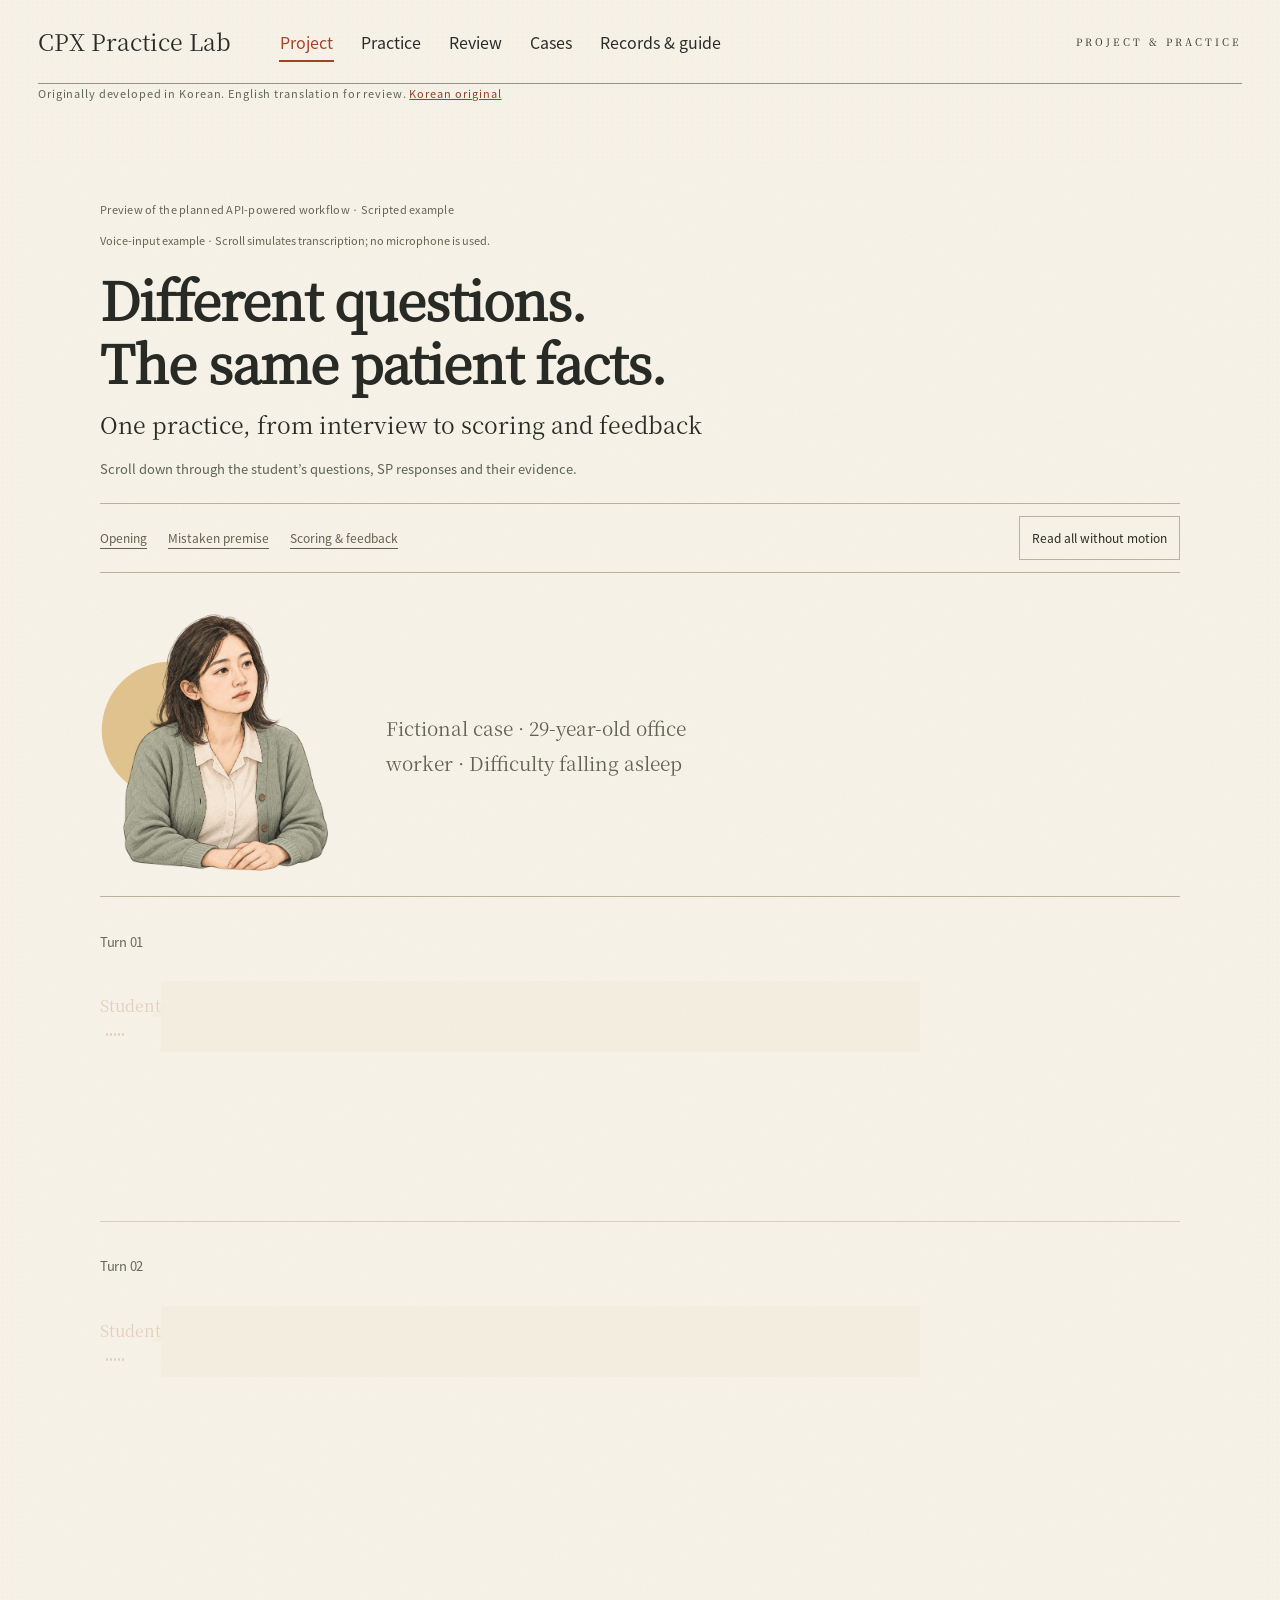
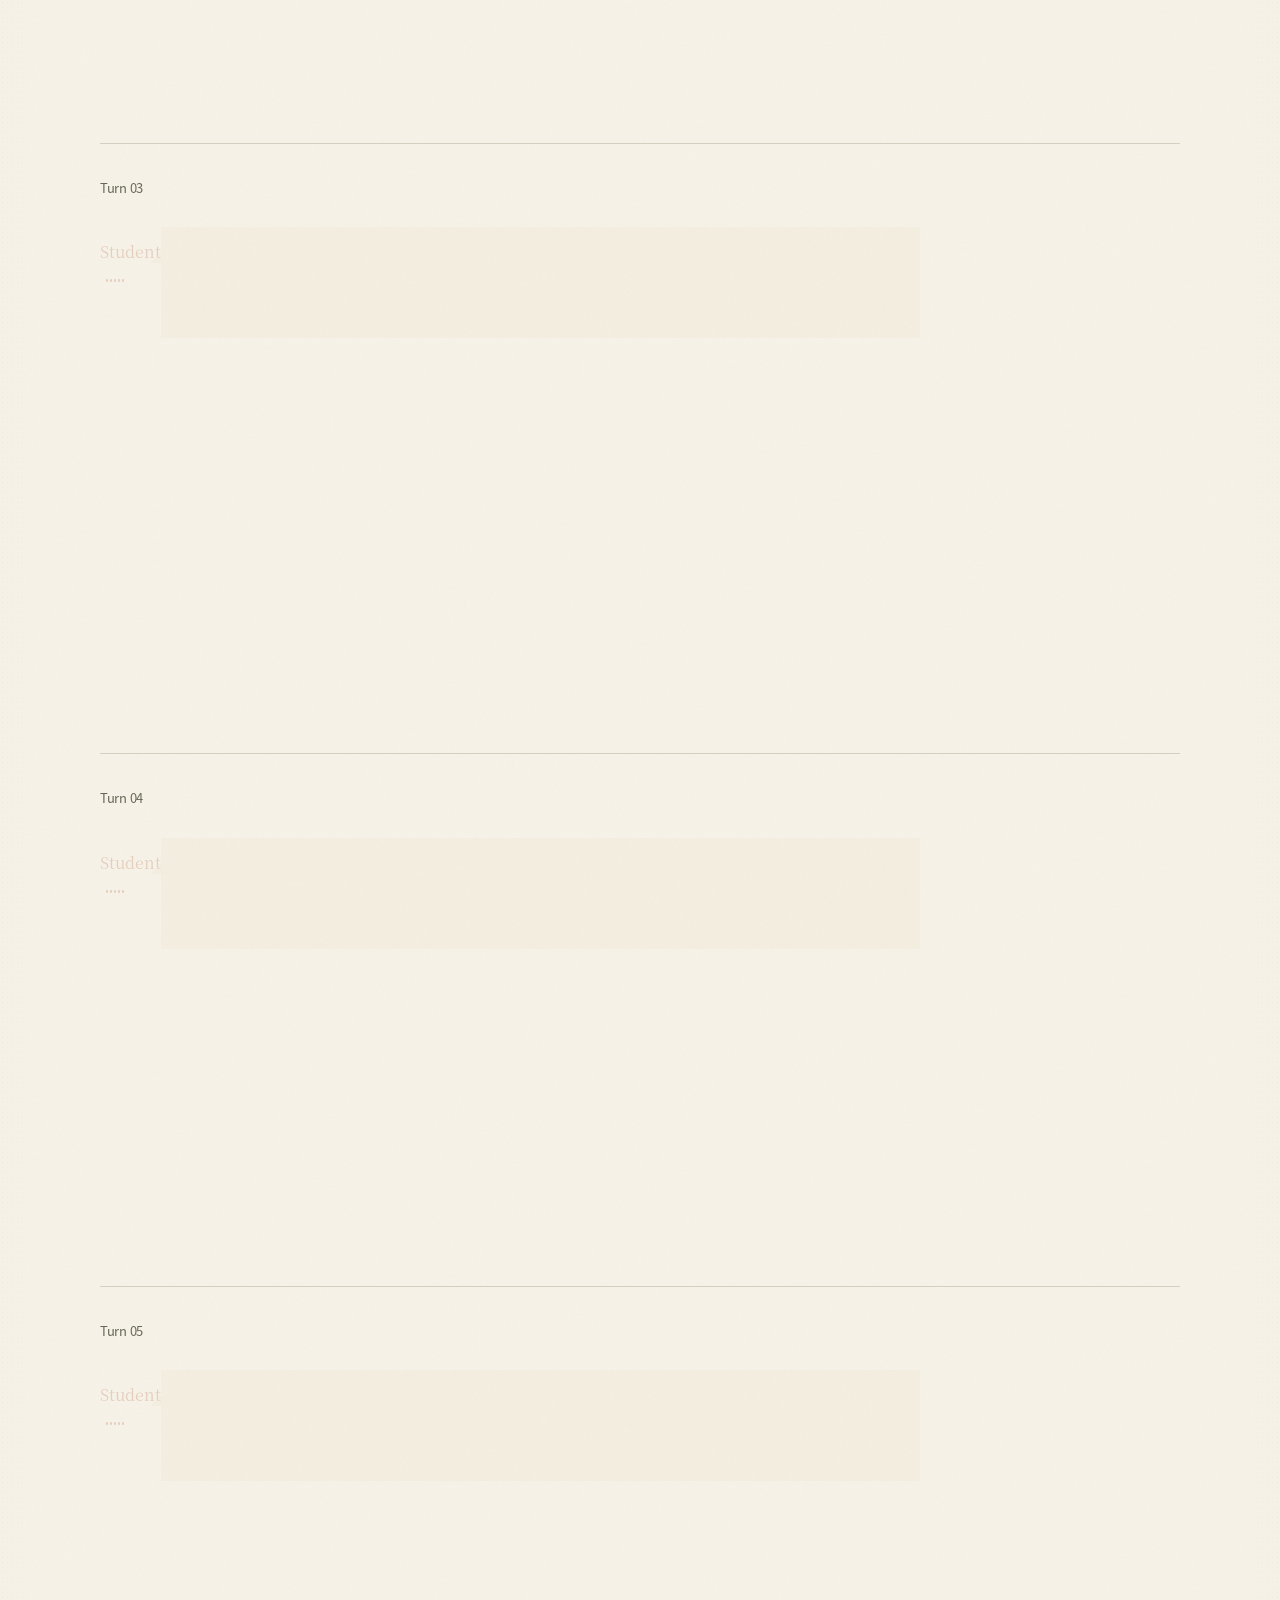
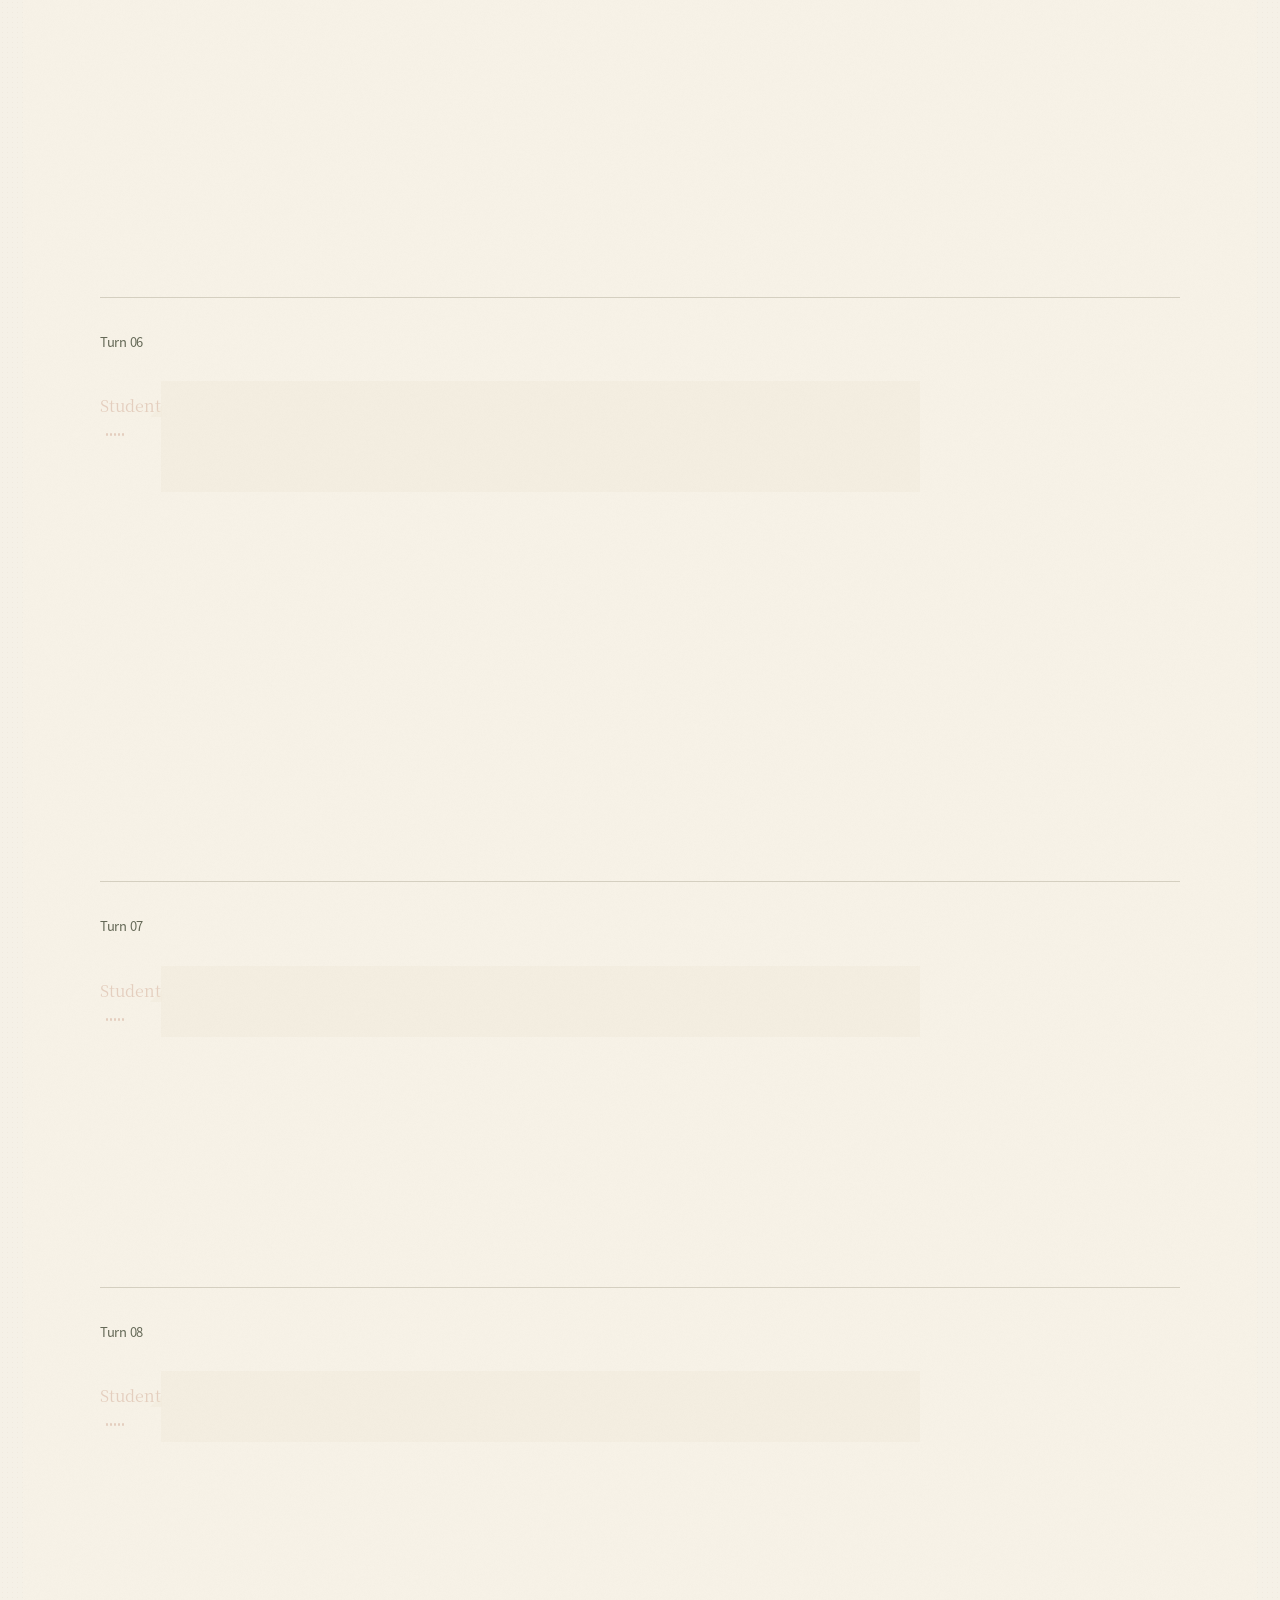
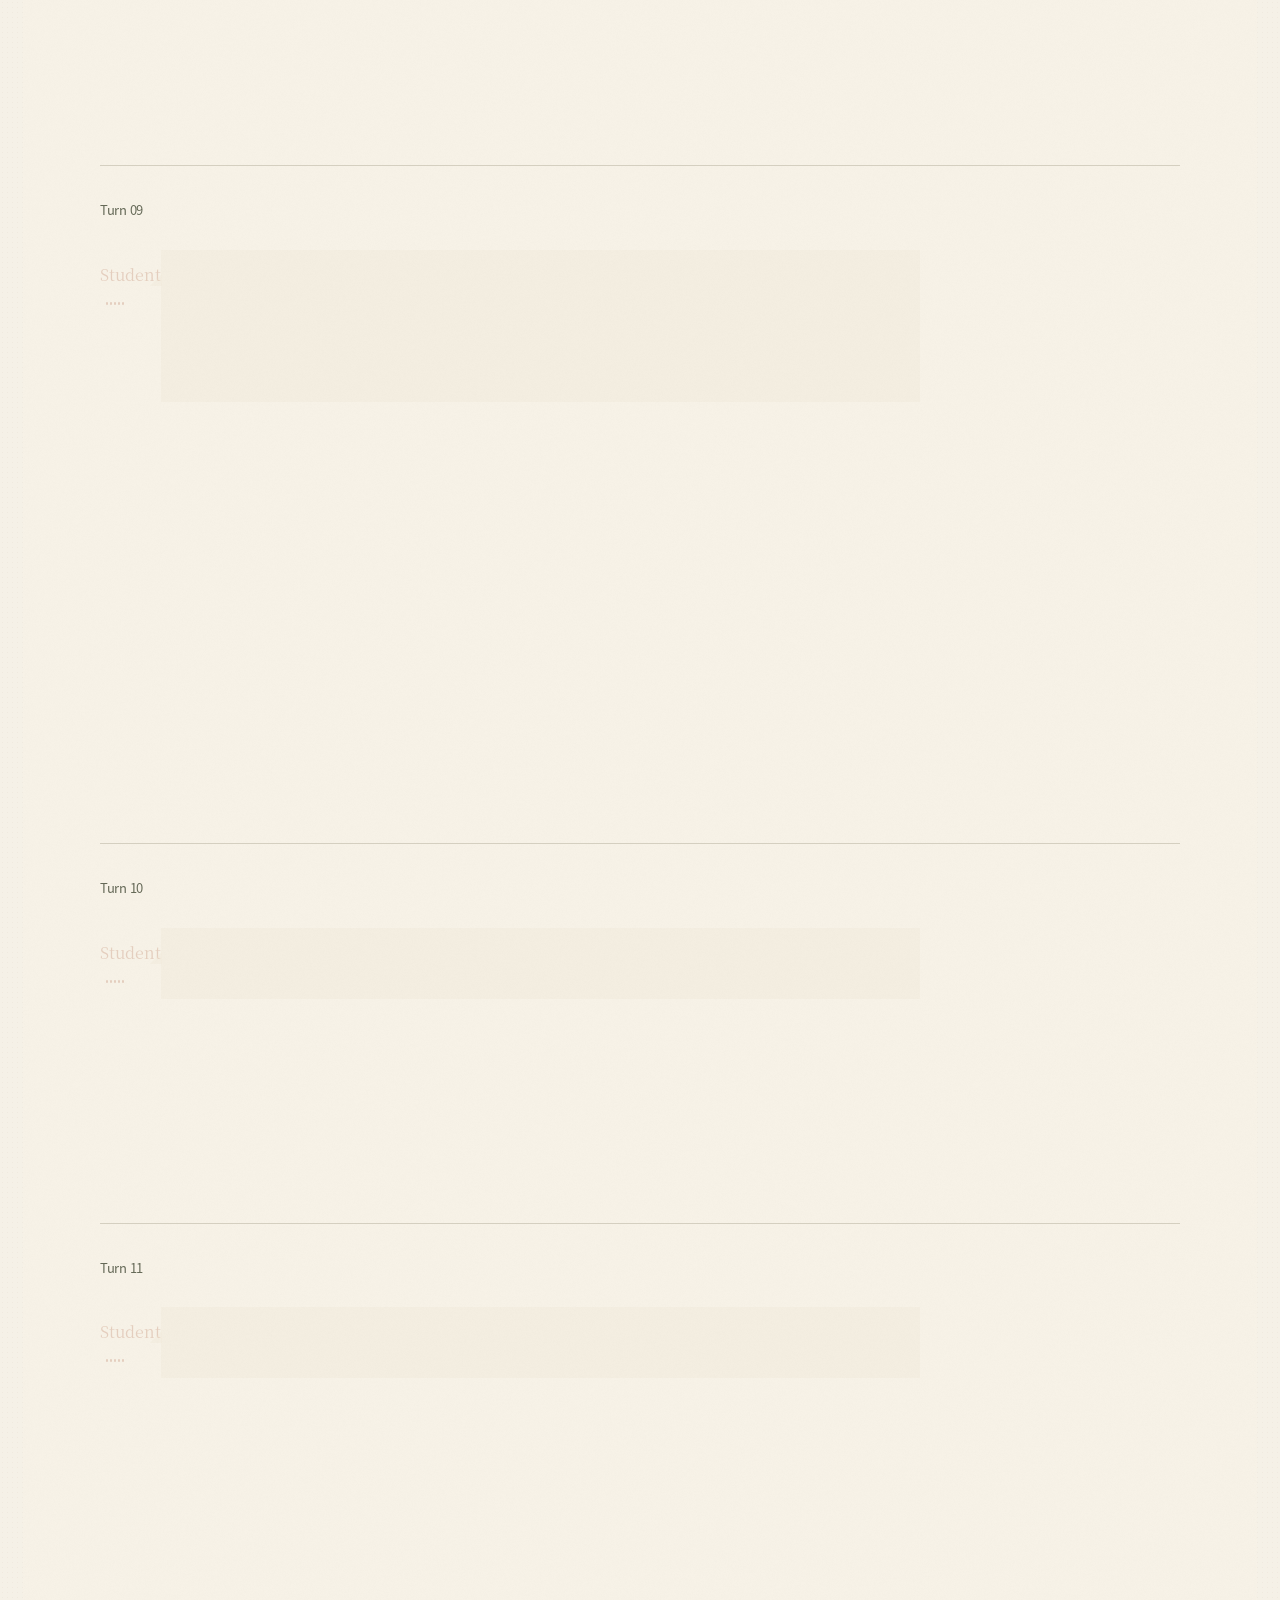
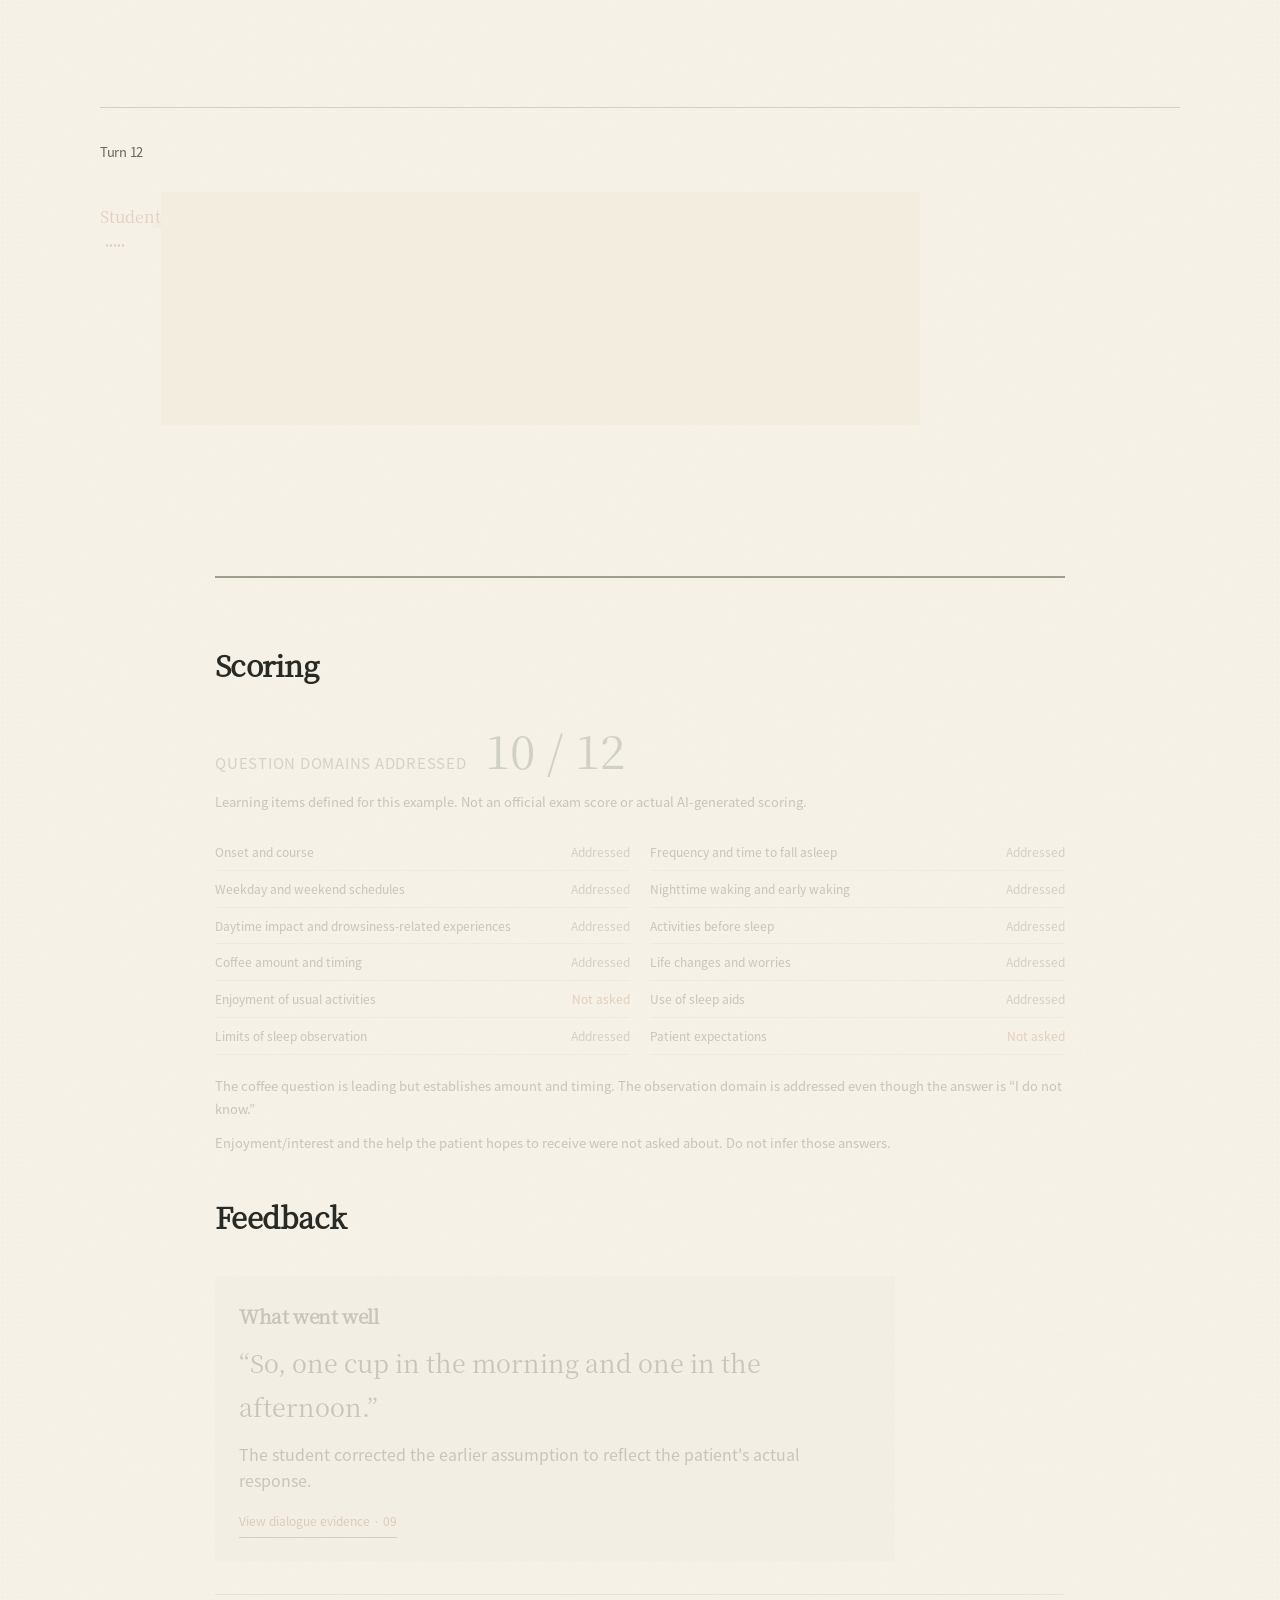
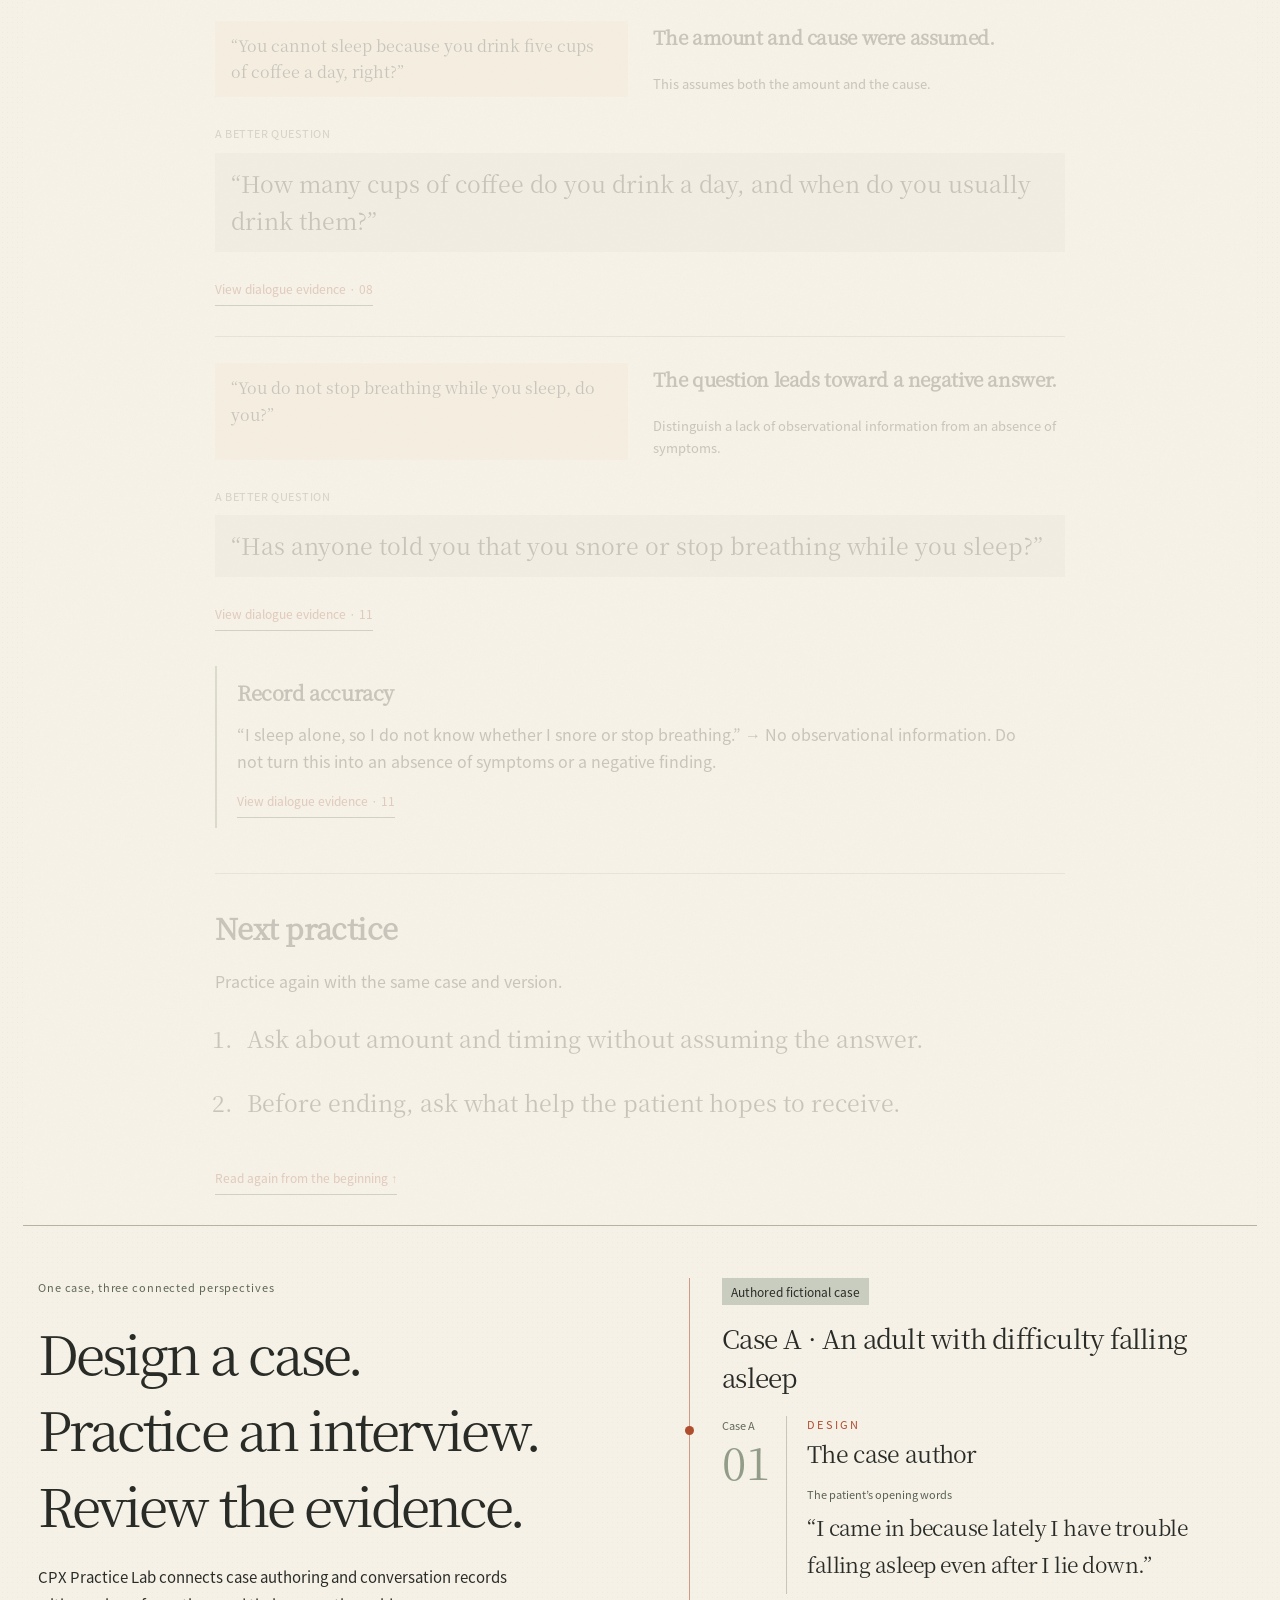
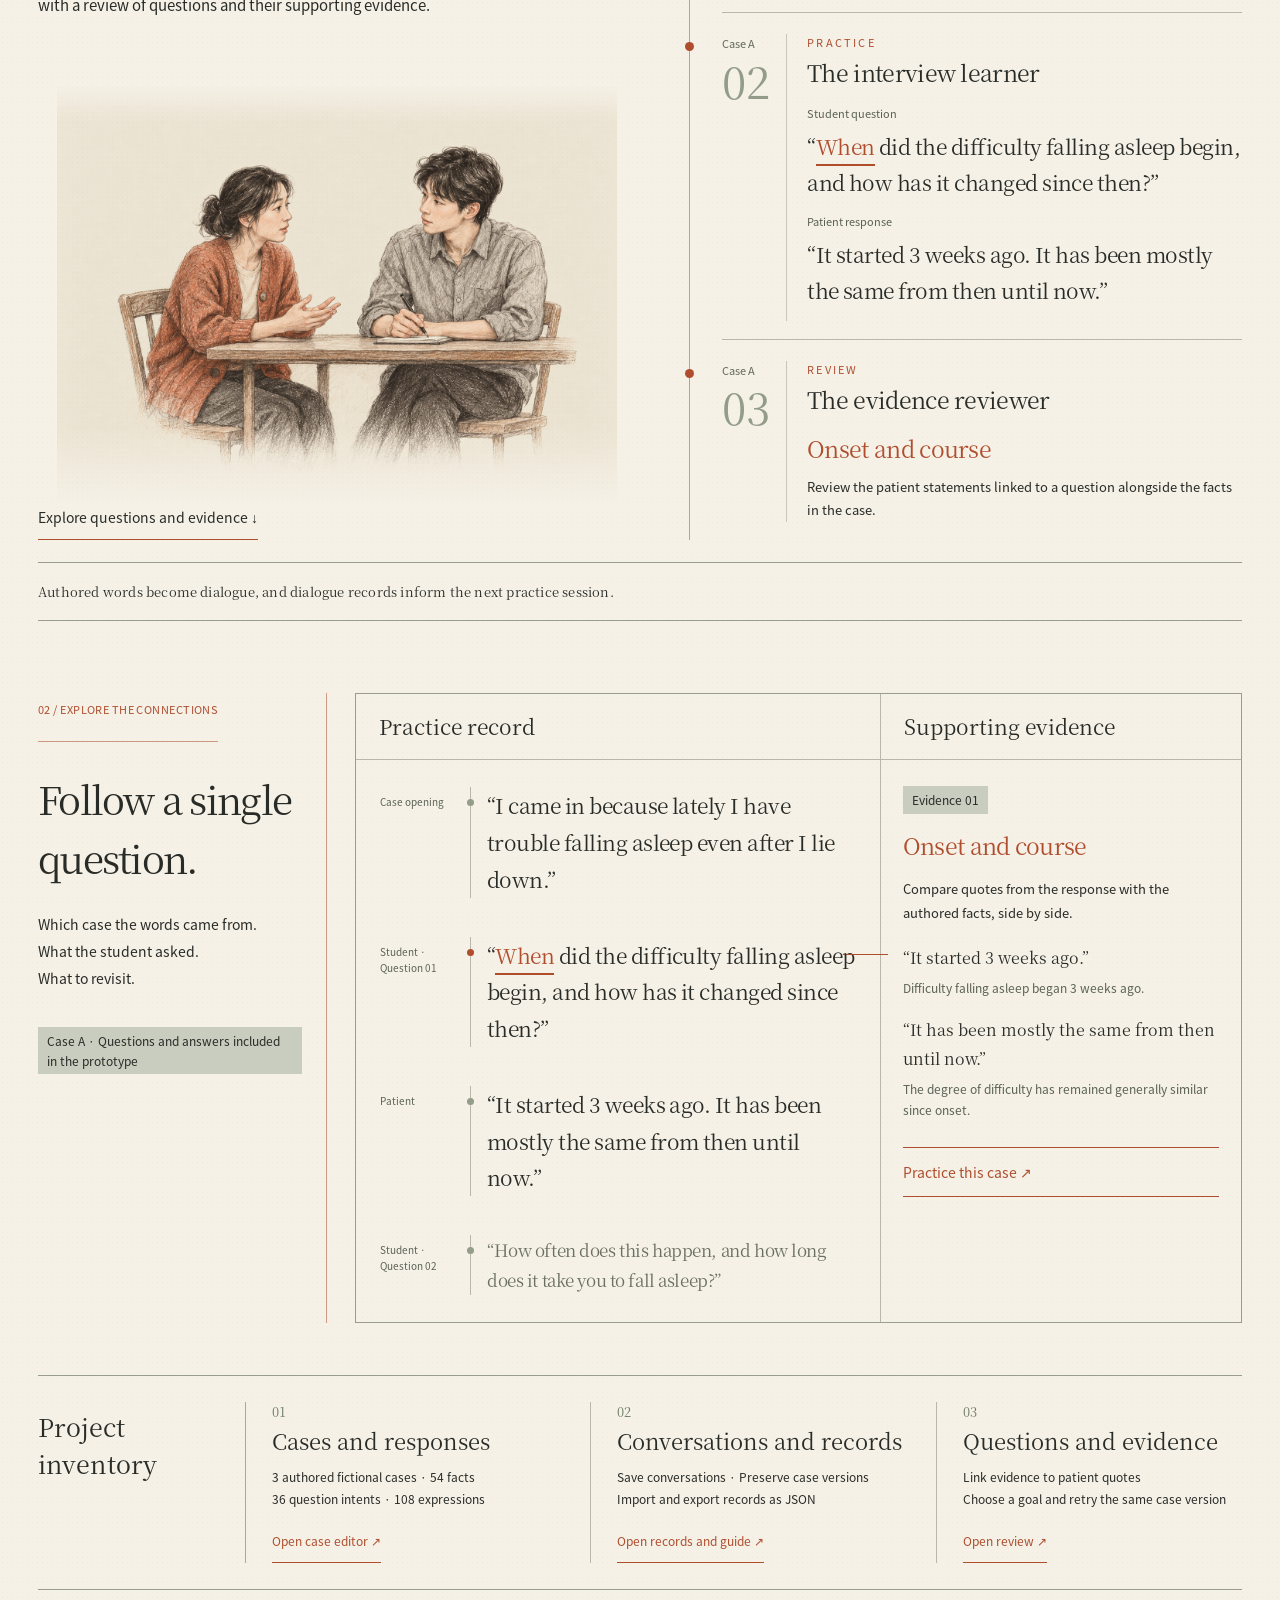
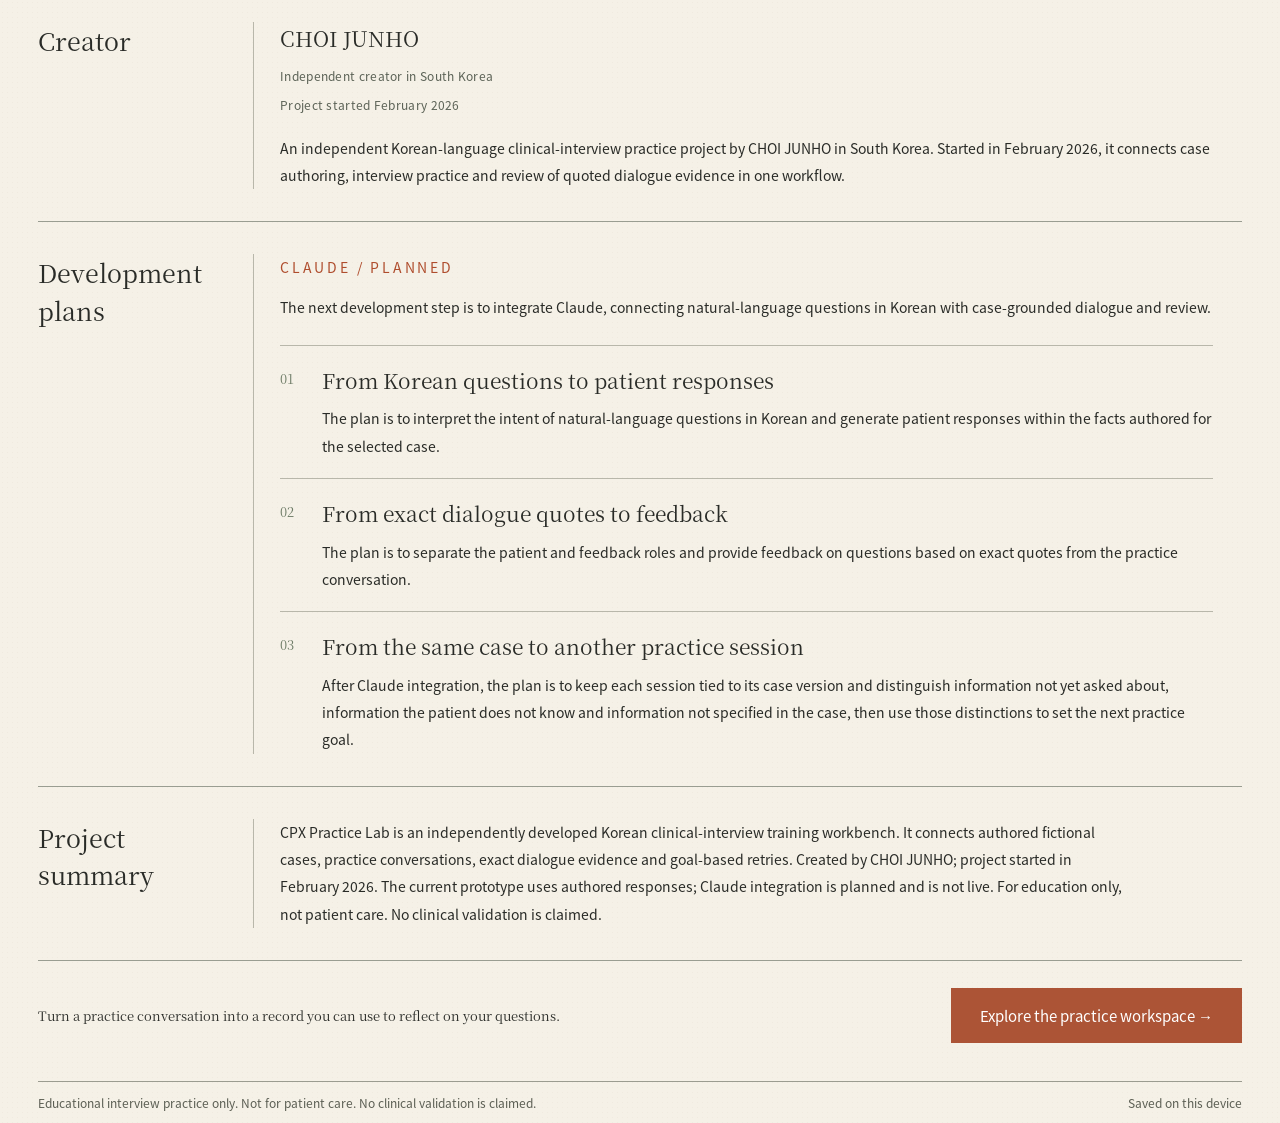
==== en/index.html @ 19fcb98b "Publish CPX English review bundle with scroll-driven voice-input demonstration" ====
<!doctype html><html lang="en"><head><meta charset="utf-8"><meta name="viewport" content="width=device-width, initial-scale=1"><meta name="theme-color" content="#f5f1e7"><meta name="description" content="CPX Practice Lab is an educational workbench for practicing Korean-language clinical interviews with authored fictional cases, reviewing quoted dialogue evidence and practicing again with a specific goal. An independent project by CHOI JUNHO · Started February 2026."><link rel="icon" type="image/svg+xml" href="./assets/favicon.svg"><title>CPX Practice Lab · From cases to questions and evidence</title><link rel="stylesheet" href="./style.css"><link rel="stylesheet" href="../guided-demo/style.css"></head><body><a class="skip" href="#main">Skip to content</a><header><a class="brand" href="#project">CPX Practice Lab</a><nav aria-label="Main navigation"><button data-nav="project">Project</button><button data-nav="practice">Practice</button><button data-nav="review">Review</button><button data-nav="editor">Cases</button><button data-nav="about">Records & guide</button></nav><span class="edition">PROJECT & PRACTICE</span></header><p class="project-kicker">Originally developed in Korean. English translation for review. <a href="../site/index.html" lang="ko">Korean original</a></p><div id="notice" role="status" aria-live="polite"></div><main id="main" tabindex="-1"><noscript><style>header nav{display:none}</style><article class="project-page static-project" aria-label="Project introduction"><h1>CPX Practice Lab</h1><p>CPX Practice Lab is an educational workbench for practicing Korean-language clinical interviews with authored fictional cases, reviewing quoted dialogue evidence and practicing again with a specific goal.</p><section class="project-identity"><h2>Current workflow</h2><div class="identity-body"><p>3 authored fictional cases · 54 facts · 36 question intents · 108 expressions</p><p>Author a case → practice an interview → review quoted dialogue evidence → retry with a goal. The case version used for a practice session is preserved. Cases, drafts, conversations and goals can be exported or imported as JSON.</p></div></section><section class="project-identity"><h2>Creator</h2><div class="identity-body"><h3>CHOI JUNHO</h3><p>Independent creator in South Korea</p><p>Project started February 2026</p><p>An independent Korean-language clinical-interview practice project by CHOI JUNHO in South Korea. Started in February 2026, it connects case authoring, interview practice and review of quoted dialogue evidence in one workflow.</p></div></section><section class="project-identity"><h2>Development plans</h2><div class="identity-body"><p>CLAUDE / PLANNED</p><p>The next development step is to integrate Claude, connecting natural-language questions in Korean with case-grounded dialogue and review.</p><ol class="identity-plan"><li><h3>From Korean questions to patient responses</h3><p>The plan is to interpret the intent of natural-language questions in Korean and generate patient responses within the facts authored for the selected case.</p></li><li><h3>From exact dialogue quotes to feedback</h3><p>The plan is to separate the patient and feedback roles and provide feedback on questions based on exact quotes from the practice conversation.</p></li><li><h3>From the same case to another practice session</h3><p>After Claude integration, the plan is to keep each session tied to its case version and distinguish information not yet asked about, information the patient does not know and information not specified in the case, then use those distinctions to set the next practice goal.</p></li></ol></div></section><section class="project-identity" lang="en"><h2>Project summary</h2><div class="identity-body"><p>CPX Practice Lab is an independently developed Korean clinical-interview training workbench. It connects authored fictional cases, practice conversations, exact dialogue evidence and goal-based retries. Created by CHOI JUNHO; project started in February 2026. The current prototype uses authored responses; Claude integration is planned and is not live. For education only, not patient care. No clinical validation is claimed.</p></div></section><section class="project-identity"><h2>Records & guide</h2><div class="identity-body"><p>The current prototype uses authored case responses. Claude integration is planned and is not live.</p><p>Practice records are currently stored in this browser on this device and are not sent to an external server. There is no automatic synchronization. You can export cases, drafts, conversations and practice goals as JSON for safekeeping.</p></div></section><p>Enable JavaScript to use interview practice, case editing and records.</p></article></noscript></main><footer><span>Educational interview practice only. Not for patient care. No clinical validation is claimed.</span><span id="save-state"></span></footer><script type="module" src="./app.mjs"></script></body></html>
---- en/style.css ----
@font-face{font-family:Notebook;src:url('./assets/noto-serif-ko.woff')}@font-face{font-family:Sans;src:url('./assets/noto-sans-ko.woff')}*{box-sizing:border-box}html{color:#292b27;background:#f5f1e7;font-family:Sans,sans-serif;font-size:16px}body{max-width:1540px;margin:auto;padding:0 38px;background-image:radial-gradient(#a58b6510 .35px,transparent .6px);background-size:5px 5px;min-height:100vh}button,input,textarea,select{font:inherit;color:inherit}button{cursor:pointer;border:1px solid #a7a398;background:transparent;padding:11px 17px;min-height:44px}button:hover{background:#e9e2d5}button:disabled{opacity:.55;cursor:not-allowed}button.primary{background:#ac5436;color:#fff;border-color:#ac5436}button.primary:hover{background:#934329}a{color:#934329}button:focus-visible,a:focus-visible,input:focus-visible,textarea:focus-visible,select:focus-visible,summary:focus-visible{outline:3px solid #735b31;outline-offset:4px}header{display:flex;align-items:center;gap:44px;min-height:84px;border-bottom:1px solid #93948a}.brand{font-family:Notebook,serif;font-size:23px;white-space:nowrap;text-decoration:none;color:inherit}nav{display:flex;gap:18px}nav button{border:0;padding:10px 5px;position:relative}nav button.active{color:#a34324}nav button.active:after{content:'';height:2px;background:#a34324;position:absolute;bottom:2px;left:4px;right:4px}.edition{margin-left:auto;font:10px Notebook;letter-spacing:3px;white-space:nowrap}h1,h2,h3,p{margin-top:0}h1,h2,h3{font-family:Notebook,serif;font-weight:600}h1{font-size:38px;line-height:1.45;margin-bottom:8px;letter-spacing:-1px}h2{font-size:25px;line-height:1.5}h3{font-size:20px}p{line-height:1.75}small,.small{font-size:12px;line-height:1.65;color:#5b5e53}.muted{color:#595c52}.layout{display:grid;grid-template-columns:210px minmax(0,1fr);gap:30px}.rail{border-right:1px solid #c5c0b4;padding:30px 20px 30px 0}.rail h2{font-size:23px}.case-button{display:block;text-align:left;width:100%;border:0;border-bottom:1px solid #c5c0b4;padding:22px 10px 22px 14px;line-height:1.6}.case-button .case-letter{font-family:Notebook;font-size:24px;display:block}.case-button.active{border-left:3px solid #ac5436;background:#b1643a0d;color:#843f29}.workspace{min-width:0;padding-top:26px}.intro{position:relative;min-height:190px;padding:0 32% 18px 0;border-bottom:1px solid #c5c0b4}.intro img{position:absolute;right:0;bottom:0;width:30%;max-height:188px;object-fit:contain;mix-blend-mode:multiply}.intro h1{font-size:36px}.intro .case-title{font-size:21px;margin:18px 0 6px}.badge{font-family:Sans;font-size:12px;border:1px solid #909384;padding:3px 9px;display:inline-block;margin-bottom:8px}.session-actions{display:flex;gap:10px;align-items:center;flex-wrap:wrap;margin:16px 0}.transcript{max-height:48vh;min-height:180px;overflow:auto;scrollbar-color:#bcb5a6 transparent;padding-right:12px}.turn{padding:19px 0;border-bottom:1px solid #c5c0b4;scroll-margin-top:16px}.turn.selected{background:#b85d3010}.utterance{display:grid;grid-template-columns:52px 1fr;gap:13px;margin:10px 0}.role{font:14px Sans;color:#53564c;padding-top:3px}.speech{font:19px/1.85 Notebook,serif;white-space:pre-wrap;overflow-wrap:anywhere;margin:0}.system-line{font-size:14px;line-height:1.75;margin:12px 0 4px 65px;color:#6a4938}.turn-meta{font-size:12px;color:#636557;margin-left:65px}.composer{border-top:1px solid #999a8f;border-bottom:1px solid #999a8f;padding:15px 0;margin:14px 0 22px}.composer label{font-family:Notebook;font-weight:600}.composer-row{display:flex;gap:12px;margin-top:10px;align-items:stretch}input,textarea,select{background:#faf8f24d;border:1px solid #9c9d91;border-radius:0;padding:11px 12px;width:100%;font-size:16px}textarea{resize:vertical;min-height:72px;line-height:1.65}.composer textarea{flex:1;min-height:70px}.composer button{white-space:nowrap}.help{margin-top:15px}summary{cursor:pointer;padding:8px 0;min-height:44px}.intent-options{display:flex;flex-wrap:wrap;gap:8px;margin:12px 0}.intent-options button{font-size:14px;text-align:left}.review-head{padding:30px 0 20px;border-bottom:1px solid #bbb8ae}.review-row{display:grid;grid-template-columns:63% 37%;border-bottom:1px solid #c5c0b4}.review-row .turn{border:0;padding-right:25px}.margin-note{border-left:1px solid #c5c0b4;padding:22px 0 20px 25px;min-width:0}.evidence-link{border:0;border-bottom:1px solid #b46544;text-align:left;padding:4px 0;min-height:32px;font-size:14px}.evidence-quote{font:16px/1.9 Notebook;margin:12px 0;white-space:pre-wrap}.evidence-label{font-size:12px;background:#d7dbcd;padding:3px 7px;display:inline-block}.selected .evidence-label{background:#ac5436;color:white}.goals{padding:25px 0}.goal-options{display:grid;grid-template-columns:repeat(3,1fr);gap:10px;margin-bottom:20px}.goal-options label{display:flex;gap:9px;align-items:flex-start;padding:8px 0;font-size:14px}.goal-options input{width:auto;margin-top:5px;accent-color:#a44d32}.comparison{border-top:1px solid #c5c0b4;padding-top:20px}.comparison p{font-size:14px}.editor-layout{display:grid;grid-template-columns:minmax(0,1.6fr) minmax(240px,1fr);gap:30px}.editor-form{padding-bottom:25px}.editor-form h2{margin:30px 0 14px;border-bottom:1px solid #999b90}.field{display:grid;grid-template-columns:105px minmax(0,1fr);gap:14px;margin:16px 0;align-items:start}.field label{font-size:14px;padding-top:11px}.editor-preview{border-left:1px solid #c5c0b4;padding-left:25px}.editor-preview img{width:100%;max-height:240px;object-fit:contain;mix-blend-mode:multiply}.editor-preview .speech{font-size:17px}.editor-sticky{position:sticky;top:20px}.form-actions{display:flex;gap:12px;flex-wrap:wrap;border-top:1px solid #aaa99d;padding:20px 0}.errors{white-space:pre-wrap;color:#943c29;font-size:14px;line-height:1.7}.empty{padding:35px 0;font:19px/1.8 Notebook}.info{max-width:800px;padding:35px 0}.info section{padding:20px 0;border-bottom:1px solid #c5c0b4}.session-list button{display:block;width:100%;text-align:left;border:0;border-bottom:1px solid #c5c0b4}.status-row{display:flex;gap:10px;flex-wrap:wrap;align-items:center}#notice:not(:empty){padding:13px 0;color:#843f29;border-bottom:1px solid #c5c0b4;font-size:14px;white-space:pre-wrap}footer{border-top:1px solid #9b9c90;font-size:12px;color:#5b5e53;padding:12px 0;display:flex;justify-content:space-between;gap:15px}.skip{position:absolute;top:-80px;background:#fff;padding:12px;z-index:4}.skip:focus{top:4px}@media(min-width:1400px){.speech{font-size:21px}.intro{min-height:215px}.intro img{max-height:210px}}@media(max-width:1000px){body{padding:0 22px}header{gap:22px}.edition{display:none}.layout{grid-template-columns:170px minmax(0,1fr);gap:22px}.intro{padding-right:28%;min-height:195px}.intro img{width:28%}.intro h1{font-size:30px}.editor-layout{grid-template-columns:1fr}.editor-preview{border:0;border-top:1px solid #c5c0b4;padding:22px 0}.editor-preview img{max-width:280px}.goal-options{grid-template-columns:repeat(2,1fr)}}@media(max-width:680px){body{padding:0 16px}header{display:block;padding-top:15px}.brand{font-size:22px}nav{gap:24px;margin-top:9px}nav button{font-size:14px}.layout{display:block}.rail{border:0;padding:16px 0 0;display:flex;gap:8px;overflow:auto}.rail h2,.rail>p{display:none}.case-button{min-width:145px;padding:10px;flex:1;font-size:12px;border:1px solid #c5c0b4}.case-button .case-letter{font-size:17px}.workspace{padding-top:20px}.intro{padding-right:0;min-height:160px}.intro h1{font-size:29px}.intro>p{font-size:14px;max-width:70%}.intro img{width:29%;max-height:112px;bottom:50px}.intro .case-title{font-size:19px;max-width:70%}.transcript{max-height:44vh;padding-right:4px}.speech{font-size:17px}.utterance{grid-template-columns:35px 1fr;gap:10px}.role{font-size:12px}.turn-meta,.system-line{margin-left:45px}.composer-row{flex-wrap:wrap}.composer textarea{flex-basis:100%}.composer button{flex:1;padding:10px 8px}.review-row{display:block}.review-row .turn{padding-right:0}.margin-note{border-left:3px solid #b45c3d;padding:12px 16px;margin:0 0 22px 45px;background:#b1643a08}.review-head h1{font-size:30px}.goal-options{grid-template-columns:1fr}.editor-layout{display:block}.field{display:block}.field label{display:block;padding:0;margin-bottom:6px}.editor-form h1{font-size:29px}.session-actions button{font-size:14px}footer{font-size:11px}.review-head select{max-width:100%}}@media(prefers-reduced-motion:reduce){*{scroll-behavior:auto!important;transition:none!important}}

.intro img,.editor-preview img{mask-image:linear-gradient(to bottom,transparent 0%,black 14%,black 78%,transparent 100%)}

mark{color:inherit;background:#be78592b;border-bottom:1px solid #ac5436}.review-row.selected .margin-note{position:relative}.review-row.selected .margin-note:before{content:'';position:absolute;left:-20px;top:40px;width:40px;border-top:1px solid #ac5436}
/* Project presentation: two connected paper spreads. */
.project-main{padding-top:32px}.project-page{--accent:#af4d2d;--rule:#b8b7aa;--sage:#c8cdbf}.project-opening{display:grid;grid-template-columns:1.08fr 1fr;gap:54px;padding-bottom:22px}.project-lead{min-width:0;display:flex;flex-direction:column;align-items:flex-start;position:relative}.project-kicker{font-size:11px;letter-spacing:.08em;color:#616756;margin:0 0 18px}.project-title{font-size:clamp(36px,4.15vw,62px);font-weight:500;line-height:1.43;letter-spacing:-.055em;margin:0 0 20px;width:100%}.project-title span{display:block;white-space:nowrap}.project-summary{font-size:15px;line-height:1.85;white-space:pre-line;position:relative;z-index:1;margin-bottom:0}.project-illustration{display:block;width:100%;max-height:420px;object-fit:contain;mix-blend-mode:multiply;margin-top:auto;mask-image:linear-gradient(to bottom,transparent 0%,black 9%,black 82%,transparent 100%)}.project-link{border:0;border-bottom:1px solid var(--accent);padding:8px 0;min-height:44px;font-size:14px;font-weight:500;text-align:left;color:var(--accent);background:transparent}.project-link:hover{background:transparent;color:#713d2e;border-bottom-width:2px}.project-lead>.project-link{color:#292b27;margin-top:-8px}.project-tag{display:inline-block;font-size:12px;line-height:1.6;background:var(--sage);padding:4px 9px;align-self:flex-start}.project-trail{border-left:1px solid #af4d2d88;padding-left:32px;position:relative}.project-case-title{font-size:26px;font-weight:500;letter-spacing:-.03em;margin:13px 0 16px}.project-step{display:grid;grid-template-columns:65px 1fr;gap:20px;border-top:1px solid var(--rule);padding:21px 0 18px;position:relative}.project-step:first-of-type{border-top:0;padding-top:4px}.project-step:before{content:'';position:absolute;left:-37px;top:29px;border-radius:50%;background:var(--accent);width:9px;height:9px}.project-step:first-of-type:before{top:14px}.project-step-index{border-right:1px solid #c7c6ba;padding-right:13px}.project-step-index p{font-size:11px;color:#626958;margin:0}.project-step-index>span{font:44px/1.2 Notebook,serif;color:#929c88}.project-eyebrow{font:11px/1.5 Sans,sans-serif;letter-spacing:.2em;color:var(--accent);margin-bottom:5px}.project-step-content h3{font-size:23px;font-weight:500;letter-spacing:-.03em;margin:0 0 16px}.project-label{font-size:11px;color:#5b6256;line-height:1.6;margin:0 0 5px}.project-quote{font:21px/1.75 Notebook,serif;letter-spacing:-.025em;word-break:keep-all;overflow-wrap:anywhere;margin:0 0 12px}.question-key{color:var(--accent);border-bottom:2px solid var(--accent);padding-bottom:3px}.project-emphasis{font:500 23px/1.5 Notebook,serif;color:var(--accent);letter-spacing:-.03em;margin:0 0 10px}.project-review-line{font-size:13px;margin:0}.project-divider{border-top:1px solid #999d91;border-bottom:1px solid #999d91;padding:17px 0;margin:0;font:13px/1.8 Notebook,serif;letter-spacing:.015em}.project-detail{display:grid;grid-template-columns:24% 1fr;gap:28px;padding:72px 0 52px;scroll-margin-top:20px}.detail-intro{border-right:1px solid #af4d2d88;padding:8px 24px 0 0}.detail-intro>.project-eyebrow{letter-spacing:.04em;padding-bottom:23px;margin-bottom:27px;border-bottom:1px solid #af4d2d88;width:max-content}.detail-intro h2{font-size:clamp(30px,3vw,42px);font-weight:500;line-height:1.55;letter-spacing:-.045em;white-space:pre-line;margin-bottom:23px}.detail-intro>p:not(.project-eyebrow){font-size:14px;line-height:1.95;white-space:pre-line;margin-bottom:35px}.project-spread{display:grid;grid-template-columns:1.45fr 1fr;border:1px solid #999d91;min-width:0}.project-record,.project-evidence{min-width:0}.spread-heading{font:500 21px/1.4 Notebook;margin:0;padding:18px 23px;border-bottom:1px solid var(--rule)}.project-evidence{border-left:1px solid var(--rule);padding-bottom:24px}.project-record-row{position:relative;margin:0 24px;display:grid;grid-template-columns:70px 1fr;gap:20px;padding:27px 0 12px}.project-record-row>.project-label{padding-top:7px;font-size:10px}.project-record-row>.project-quote{font-size:21px;position:relative;padding-left:16px;border-left:1px solid var(--rule);margin:0}.project-record-row>.project-quote:before{content:'';position:absolute;left:-4px;top:12px;width:7px;height:7px;background:#939d87;border-radius:50%}.project-record-row.focused>.project-quote:before{background:var(--accent)}.project-record-row.focused:after{content:'';position:absolute;right:-32px;top:44px;width:42px;border-top:1px solid var(--accent);z-index:1}.project-record-row.next-question{padding-bottom:27px}.project-record-row.next-question .project-quote{color:#6a6f62;font-size:17px}.project-evidence>.project-tag{margin:26px 22px 15px}.project-evidence>.project-emphasis{margin:0 22px 14px}.project-evidence>p{margin:0 22px 20px;font-size:13px;line-height:1.8}.project-fact{margin:0 22px 18px}.fact-quote{font:16px/1.8 Notebook;margin:0 0 4px}.fact-description{font-size:12px;color:#5b6256;line-height:1.8;margin:0}.project-evidence>.project-link{margin:8px 22px 0;border-top:1px solid var(--accent);width:calc(100% - 44px);padding:14px 0}.project-ledger{display:grid;grid-template-columns:.65fr 1.15fr 1.15fr 1.1fr;gap:26px;border-top:1px solid #999d91;border-bottom:1px solid #999d91;padding:26px 0}.project-ledger>h2{font-size:25px;font-weight:500;margin:6px 0}.ledger-entry{border-left:1px solid var(--rule);padding-left:26px}.ledger-entry:first-of-type{border-color:#af4d2d88}.ledger-number{font:13px Notebook;color:#6b7964;margin:0 0 4px}.ledger-entry h3{font-size:22px;font-weight:500;margin:0 0 10px}.ledger-entry>p:not(.ledger-number){font-size:12px;line-height:1.9;white-space:pre-line;margin-bottom:8px}.ledger-entry>.project-link{font-size:12px}.project-end{display:flex;justify-content:space-between;align-items:center;gap:25px;padding:27px 0 38px}.project-end p{font:13px/1.8 Notebook;margin:0}.project-end button{padding:16px 28px;font-size:15px}.project-main+footer{margin-top:0}
@media(min-width:1500px){.project-title{font-size:63px}.project-opening{gap:68px}.project-summary{font-size:17px}.project-illustration{max-height:460px}.project-quote{font-size:23px}.project-step{padding-bottom:22px}.project-step-content h3{font-size:26px}}
@media(max-width:1100px){.project-opening{gap:32px;grid-template-columns:1.05fr 1fr}.project-trail{padding-left:22px}.project-step:before{left:-27px}.project-step{grid-template-columns:46px 1fr;gap:14px}.project-step-index>span{font-size:36px}.project-case-title{font-size:22px}.project-step-content h3{font-size:21px}.project-quote{font-size:18px}.project-summary{font-size:13px}.project-detail{grid-template-columns:21% 1fr;gap:20px}.detail-intro{padding-right:15px}.detail-intro h2{font-size:31px}.project-record-row{margin:0 16px;grid-template-columns:53px 1fr;gap:10px}.project-record-row>.project-quote{font-size:18px;padding-left:12px}.project-ledger{gap:18px}.ledger-entry{padding-left:18px}.ledger-entry h3{font-size:19px}}
@media(max-width:820px){header{gap:24px}nav{gap:12px}.project-title{font-size:34px}.project-title span{white-space:normal}.project-opening{gap:25px}.project-summary{white-space:normal}.project-step{grid-template-columns:37px 1fr;gap:12px}.project-step-index>span{font-size:30px}.project-step-content h3{font-size:18px}.project-case-title{font-size:20px}.project-detail{grid-template-columns:1fr;padding-top:44px}.detail-intro{display:grid;grid-template-columns:1fr 1.2fr;gap:8px 24px;border-right:0}.detail-intro>.project-eyebrow{grid-column:1/-1;margin:0 0 10px;padding-bottom:10px}.detail-intro h2{grid-row:2/4;font-size:33px;margin-bottom:0}.detail-intro>p:not(.project-eyebrow){margin:0;font-size:13px}.detail-intro .project-tag{justify-self:start}.project-ledger{grid-template-columns:1fr 1fr 1fr}.project-ledger>h2{grid-column:1/-1;margin:0}.ledger-entry{padding-left:15px}.project-end p{max-width:45%}}
@media(max-width:600px){nav{justify-content:space-between;gap:6px}nav button{font-size:13px}.project-main{padding-top:24px}.project-opening{display:flex;flex-direction:column;gap:38px}.project-kicker{font-size:10px;margin-bottom:16px}.project-title{font-size:clamp(32px,8.7vw,48px);line-height:1.45;margin-bottom:16px}.project-title span{white-space:nowrap}.project-summary{font-size:13px;max-width:340px}.project-illustration{max-height:300px;margin:9px 0 0}.project-lead>.project-link{font-size:13px;margin-top:-3px}.project-trail{margin-left:5px;padding-left:22px}.project-case-title{font-size:24px;margin-bottom:12px}.project-step{grid-template-columns:47px 1fr;gap:16px;padding:21px 0}.project-step-index>span{font-size:36px}.project-step-content h3{font-size:22px}.project-quote{font-size:20px}.project-divider{font-size:11px}.project-detail{padding:35px 0 30px;gap:26px}.detail-intro{grid-template-columns:1fr;gap:0;padding:0}.detail-intro h2{grid-row:auto;white-space:normal;font-size:31px;margin-bottom:13px}.detail-intro>p:not(.project-eyebrow){white-space:normal;margin-bottom:16px;max-width:310px}.detail-intro>.project-eyebrow{margin-bottom:17px}.project-spread{grid-template-columns:1fr}.project-evidence{border-left:0;border-top:1px solid #999d91}.spread-heading{font-size:20px;padding:16px 20px}.project-record-row{grid-template-columns:61px 1fr;margin:0 20px;gap:13px;padding:22px 0 10px}.project-record-row>.project-quote{font-size:19px}.project-record-row.focused:after{display:none}.project-record-row.focused>.project-quote{border-color:var(--accent)}.project-evidence>.project-tag{margin-top:21px}.project-evidence>.project-emphasis{font-size:25px}.project-fact{border-left:1px solid #af4d2d88;padding-left:15px}.project-ledger{grid-template-columns:1fr;gap:0;padding:23px 0 5px}.project-ledger>h2{font-size:25px;margin-bottom:20px}.ledger-entry{padding:0 0 18px 19px;margin-bottom:21px}.ledger-entry h3{font-size:22px}.ledger-entry>p:not(.ledger-number){font-size:13px}.project-end{display:block;padding:22px 0 30px}.project-end p{max-width:none;font-size:12px;margin-bottom:19px}.project-end button{width:100%;font-size:15px}}

/* Project identity extends the existing ruled-paper layout. */
.project-identity{display:grid;grid-template-columns:.65fr 3.4fr;gap:26px;padding:32px 0;border-bottom:1px solid #999d91}.project-identity>h2{font:500 25px/1.5 Notebook,serif;margin:0}.identity-body{min-width:0;border-left:1px solid #b8b7aa;padding-left:26px;max-width:960px}.identity-body h3{font:500 21px/1.6 Notebook,serif;margin:0 0 8px}.identity-body p,.project-english>p{font-size:14px;line-height:1.95;margin:0 0 12px;overflow-wrap:anywhere}.identity-body p:last-child{margin-bottom:0}.identity-body .identity-context{font-size:12px;letter-spacing:.025em;color:#5b6256;margin:0 0 6px}.identity-body .identity-context+p:not(.identity-context){margin-top:18px}.identity-plan{margin:24px 0 0;padding:0;list-style:none;counter-reset:plan}.identity-plan li{counter-increment:plan;position:relative;padding:18px 0 18px 42px;border-top:1px solid #b8b7aa}.identity-plan li:before{content:'0' counter(plan);position:absolute;left:0;top:23px;font:13px Notebook,serif;color:#6b7964}.identity-plan li:last-child{padding-bottom:0}.project-english>p{margin:0;max-width:880px}.static-project{padding:36px 0}.static-project>h1{font:500 38px/1.5 Notebook,serif}.static-project>p{max-width:900px;line-height:1.9}.static-project .project-ledger{margin-top:32px}
@media(max-width:820px){.project-identity{grid-template-columns:1fr;gap:18px}.identity-body{padding-left:18px}.project-identity>h2{font-size:24px}}
@media(max-width:600px){.project-identity{padding:26px 0}.identity-body{padding-left:19px}.identity-body h3{font-size:20px}.identity-body p,.project-english>p{font-size:13px}.identity-plan li{padding-left:30px}.static-project>h1{font-size:30px}}
---- guided-demo/style.css ----
.guided-demo{--gd-ink:#282a25;--gd-green:#52654c;--gd-rust:#a65332;--gd-line:#b8b29f;--gd-paper:#f4f0e5;color:var(--gd-ink);background:var(--gd-paper);background-image:url('./assets/paper-background.svg');background-size:900px auto;padding:35px 28px 20px;margin:12px -15px 52px;border-bottom:1px solid var(--gd-line);font:16px/1.65 Sans,Arial,sans-serif;position:relative;isolation:isolate}.guided-demo *{box-sizing:border-box}.guided-demo p{margin:0 0 12px;line-height:1.65}.guided-demo h2,.guided-demo h3,.guided-demo h4{font-family:Notebook,ReportSerif,Georgia,serif;color:var(--gd-ink);letter-spacing:-.02em}.guided-demo button,.guided-demo select,.guided-demo summary{font:14px/1.5 Sans,Arial,sans-serif;color:var(--gd-ink);cursor:pointer;min-height:44px}.guided-demo button{background:transparent;padding:9px 13px;border:1px solid var(--gd-line);border-radius:0}.guided-demo button:hover{background:#ded7c780}.guided-demo button:disabled{opacity:.45;cursor:default}.guided-demo button:focus-visible,.guided-demo select:focus-visible,.guided-demo summary:focus-visible{outline:3px solid var(--gd-rust);outline-offset:3px}.gd-head{margin-left:28%;margin-bottom:24px}.guided-demo .gd-notice{font-size:11px;letter-spacing:.025em;color:#656559;margin-bottom:20px}.guided-demo .gd-title{font-size:clamp(36px,4.1vw,62px);line-height:1.2;white-space:pre-line;margin:0 0 14px;font-weight:600}.guided-demo .gd-subtitle{font:23px/1.5 Notebook,ReportSerif,Georgia,serif;margin-bottom:8px}.gd-stage{display:grid;grid-template-columns:25% minmax(0,1fr) 25%;gap:3%;align-items:start;min-height:390px}.gd-person{margin:-115px 0 0;align-self:end;position:relative}.gd-person img{width:100%;height:auto;display:block;object-fit:contain;mix-blend-mode:multiply}.gd-person figcaption{font-size:12px;line-height:1.6;margin:12px 8px 0;max-width:230px;color:#616353}.gd-content{min-width:0;padding-top:7px}.guided-demo .gd-eyebrow{font-size:11px;letter-spacing:.05em;text-transform:uppercase;color:#636454;margin-bottom:16px}.gd-speech{display:grid;grid-template-columns:48px minmax(0,1fr);gap:13px;margin:0 0 23px;align-items:start}.guided-demo .gd-role{font:16px/1.5 Notebook,ReportSerif,Georgia,serif;color:var(--gd-rust);padding-top:13px}.guided-demo .gd-bubble{font:21px/1.65 Notebook,ReportSerif,Georgia,serif;padding:15px 18px;margin:0;background:#d4b78640;position:relative;overflow-wrap:anywhere}.gd-bubble:before{content:'';position:absolute;left:-11px;top:24px;width:0;height:0;border-bottom:12px solid #d4b78640;border-left:12px solid transparent}.gd-patient .gd-role{color:var(--gd-green)}.gd-patient .gd-bubble{background:#98a4843a}.gd-patient .gd-bubble:before{border-bottom-color:#98a4843a}.guided-demo .gd-listening{padding:24px 0 0 62px;color:#65715c;font-size:14px;min-height:100px}.gd-ledger{border:1px solid var(--gd-line);border-right:0;padding:16px 0 10px 18px;position:relative;min-width:0;margin-top:28px}.gd-ledger:before{content:'';position:absolute;left:-23px;top:100px;width:23px;border-top:1px solid var(--gd-green)}.gd-ledger h3{font-size:21px;margin:0 0 15px;padding-bottom:10px;border-bottom:1px solid var(--gd-green);line-height:1.4}.gd-fact{border-bottom:1px solid #b8b29f66;margin-bottom:13px;padding-bottom:10px}.guided-demo .gd-fact-topic{font-size:12px;color:var(--gd-green);margin-bottom:4px}.gd-fact p{font:16px/1.7 Notebook,ReportSerif,Georgia,serif;margin:0 0 5px}.guided-demo .gd-fact-status{font:11px/1.5 Sans,Arial,sans-serif;color:#656559}.guided-demo .gd-case-note{font-size:12px;line-height:1.7;color:#57644f;margin:15px 0 5px}.gd-controls{border-top:1px solid var(--gd-line);margin-top:20px;padding-top:14px;clear:both}.guided-demo .gd-phase{font-family:Notebook,ReportSerif,Georgia,serif;font-size:15px;word-spacing:7px;margin-bottom:10px}.gd-progress{height:2px;background:#c7c1b0;margin-bottom:16px;overflow:hidden}.gd-progress>span{height:2px;display:block;background:var(--gd-rust);transition:width .35s ease}.gd-actionbar{display:flex;gap:8px;align-items:center;flex-wrap:wrap}.gd-actionbar select{width:auto;max-width:230px;padding:9px 28px 9px 12px;border:1px solid var(--gd-line);background:#f7f4eb;margin-left:auto}.guided-demo .gd-status{font-size:11px;color:#5b6053;margin:12px 0 3px}.guided-demo .gd-duration{font-size:11px;color:#5b6053;margin:0}.gd-transcript{border-top:1px solid var(--gd-line);margin-top:15px}.gd-transcript summary{padding:14px 0}.gd-transcript-body{max-width:900px;margin:auto;padding-top:20px}.gd-transcript-turn{padding:18px 0;border-bottom:1px solid var(--gd-line)}.gd-transcript-turn h3{font-size:17px}.gd-transcript-turn p{font-size:16px;line-height:1.9}.gd-full-evaluation{padding-top:30px}.gd-section-title{font-size:29px;margin:0 0 16px}.guided-demo .gd-score{font:68px/1.1 Notebook,ReportSerif,Georgia,serif;color:var(--gd-green);margin-bottom:15px}.guided-demo .gd-fine{font-size:13px;line-height:1.75;overflow-wrap:anywhere}.gd-domains{list-style:none;padding:0;margin:20px 0;display:grid;grid-template-columns:1fr 1fr;gap:0 20px}.gd-domains li{padding:8px 0;border-bottom:1px solid #b8b29f77;font-size:12px;display:flex;gap:10px;justify-content:space-between}.gd-domains li span:last-child{white-space:nowrap;color:var(--gd-green)}.gd-domains .gd-missing span:last-child{color:var(--gd-rust)}.gd-feedback-item{margin:22px 0;padding:18px 0 0;border-top:1px solid var(--gd-line)}.gd-feedback-item h4,.gd-good h4{font-size:19px;margin:0 0 10px}.guided-demo .gd-original,.guided-demo .gd-better{font-family:Notebook,ReportSerif,Georgia,serif;padding:12px 16px;background:#d4b78640}.guided-demo .gd-better{background:#98a4843a}.guided-demo .gd-source{border:0;border-bottom:1px solid var(--gd-green);font-size:12px;padding:4px 0;min-height:32px;text-align:left}.gd-goals{padding-left:24px;font:23px/1.9 Notebook,ReportSerif,Georgia,serif}.gd-goals li{padding-left:8px;margin-bottom:20px}.guided-demo[data-kind='feedback'] .gd-content,.guided-demo[data-kind='score'] .gd-content,.guided-demo[data-kind='goals'] .gd-content{grid-column:2/4}.guided-demo[data-kind='feedback'] .gd-ledger,.guided-demo[data-kind='score'] .gd-ledger,.guided-demo[data-kind='goals'] .gd-ledger{display:none}.gd-full-evaluation .gd-feedback-item{max-width:750px}.gd-full-evaluation .gd-section-title{margin-top:35px}
@media(min-width:1400px){.gd-stage{min-height:425px}.guided-demo .gd-bubble{font-size:24px}}
@media(max-width:1000px){.guided-demo{padding:28px 18px 18px}.gd-head{margin-left:23%}.gd-stage{grid-template-columns:20% minmax(0,1fr) 25%;gap:3%}.gd-person{margin-top:0}.guided-demo .gd-bubble{font-size:19px;padding:12px}.gd-speech{grid-template-columns:40px minmax(0,1fr);gap:12px}.gd-ledger h3{font-size:18px}.gd-fact p{font-size:14px}.guided-demo .gd-subtitle{font-size:20px}}
@media(max-width:720px){.guided-demo{margin:8px -10px 35px;padding:24px 15px 16px}.gd-head{margin-left:0;margin-bottom:20px}.guided-demo .gd-title{font-size:36px;line-height:1.25}.guided-demo .gd-subtitle{font-size:18px}.guided-demo .gd-notice{font-size:10px;margin-bottom:15px}.gd-stage{grid-template-columns:85px minmax(0,1fr);gap:14px;min-height:440px;align-content:start}.gd-person{grid-column:1;grid-row:1;margin:0;align-self:start}.gd-person img{height:138px;object-fit:cover;object-position:top}.gd-person figcaption{font-size:10px;margin:8px 0}.gd-content{grid-column:2;grid-row:1;padding:0}.gd-speech{display:block;margin-bottom:18px}.guided-demo .gd-role{padding:0;font-size:13px;margin-bottom:6px}.guided-demo .gd-bubble{font-size:17px;line-height:1.7;padding:12px}.gd-bubble:before{display:none}.guided-demo .gd-listening{padding:15px 0;font-size:12px}.gd-ledger{grid-column:2;grid-row:2;margin-top:0;padding:10px 0 8px 12px}.gd-ledger:before{left:-15px;width:15px;top:35px}.gd-ledger h3{font-size:16px}.gd-fact p{font-size:14px}.gd-fact .gd-fact-topic{font-size:11px}.gd-actionbar{gap:6px}.gd-actionbar button{font-size:12px;padding:8px 9px}.gd-actionbar select{margin-left:0;width:100%;max-width:none;font-size:13px}.guided-demo .gd-phase{font-size:12px;word-spacing:0}.guided-demo[data-kind='feedback'] .gd-content,.guided-demo[data-kind='score'] .gd-content,.guided-demo[data-kind='goals'] .gd-content{grid-column:1/3;grid-row:2}.guided-demo[data-kind='feedback'] .gd-person,.guided-demo[data-kind='score'] .gd-person,.guided-demo[data-kind='goals'] .gd-person{display:none}.gd-domains{grid-template-columns:1fr}.gd-section-title{font-size:26px}.gd-goals{font-size:21px}}
@media(prefers-reduced-motion:reduce){.guided-demo *{animation:none!important;transition:none!important;scroll-behavior:auto!important}}
@media print{.guided-demo .gd-controls,.guided-demo .gd-stage,.guided-demo summary{display:none}.gd-transcript:not([open])>div{display:block}.gd-transcript-body{display:block!important}.guided-demo{margin:0;padding:15px;background:#fff}.gd-head{margin:0}.gd-title{font-size:30px!important}.gd-transcript{display:block}.gd-full-evaluation .gd-source,.gd-full-evaluation button{display:none}}

/* Production assets from the accepted design set; all lettering remains DOM text. */
.gd-person:before{content:"";position:absolute;left:3%;top:17%;width:60%;aspect-ratio:1;background:url("./assets/ochre-disc.svg") center/contain no-repeat;z-index:-1}.gd-person{z-index:0}.gd-person img{mix-blend-mode:normal}.gd-toggle{padding-left:34px!important;background-image:url("./assets/pause.svg")!important;background-repeat:no-repeat!important;background-size:14px!important;background-position:12px center!important}.guided-demo[data-playing="false"] .gd-toggle{background-image:none!important;padding-left:13px!important}

.gd-stage{position:relative}.gd-connector{position:absolute;inset:0;overflow:visible;pointer-events:none;z-index:2}.gd-connector path{fill:none;stroke:#617254;stroke-width:1;opacity:.85}.gd-ledger:before{display:none}.gd-assumption{border-bottom:2px solid var(--gd-rust);padding-bottom:2px}.guided-demo .gd-prior-quote{font:13px/1.75 Notebook,ReportSerif,Georgia,serif;color:#5b6952;margin:20px 0 0 61px;padding-left:13px;border-left:2px solid #829075}.gd-prior-facts{border-top:1px solid var(--gd-line);margin-top:12px}.guided-demo .gd-prior-facts summary{font-size:11px}.gd-prior-facts p{border-bottom:1px solid #b8b29f55;padding-bottom:8px}
@media(max-width:720px){.guided-demo .gd-prior-quote{margin-left:0;font-size:12px}.gd-connector{display:none}.gd-ledger{border-left:2px solid var(--gd-green)}}
/* Faster full walkthrough: stable portrait and controls; focused feedback beats. */
.gd-stage{min-height:550px}.gd-person{align-self:start;margin-top:0}.guided-demo .gd-prior-quote{font-size:12px}.guided-demo[data-kind='feedback'] .gd-content{max-width:850px}.gd-feedback-item{display:grid;grid-template-columns:1fr 1fr;gap:10px 25px;margin-top:15px}.gd-feedback-item h4{grid-column:2;grid-row:1}.gd-feedback-item .gd-original{grid-column:1;grid-row:1/3}.gd-feedback-item .gd-fine{grid-column:2;grid-row:2}.gd-feedback-item .gd-eyebrow{grid-column:1/3;margin-top:5px;margin-bottom:0}.gd-feedback-item .gd-better{grid-column:1/3;font-size:23px}.gd-feedback-item .gd-source{grid-column:1/3;justify-self:start}.gd-good{max-width:680px;padding:24px;background:#98a48424}.gd-good p:first-of-type{font:25px/1.75 Notebook,ReportSerif,Georgia,serif}.gd-full-evaluation .gd-feedback-item{display:block}.gd-full-evaluation .gd-good{padding:15px}.gd-duration{max-width:100%}
@media(max-width:720px){.guided-demo{display:flex;flex-direction:column}.gd-head{order:0}.gd-controls{order:1;position:sticky;top:0;z-index:5;background:#f6f1e6;padding:8px 0;margin:0 0 20px;border-bottom:1px solid #b8b29f}.gd-phase,.gd-duration{display:none}.gd-actionbar{gap:5px}.gd-actionbar button{font-size:11px;min-height:37px;padding:6px 8px}.gd-actionbar select{width:auto;flex:1;max-width:100%;min-width:115px;font-size:12px;min-height:37px;padding:6px}.guided-demo .gd-status{margin:5px 0 0;font-size:10px}.gd-progress{margin-bottom:8px}.gd-stage{order:2;min-height:660px;grid-template-columns:65px minmax(0,1fr);gap:12px;display:grid}.gd-person{grid-column:1/3;grid-row:1;margin:0;display:flex;gap:12px;align-items:center}.gd-person img{width:65px;height:85px}.gd-person figcaption{max-width:none;font-size:11px}.gd-person:before{display:none}.gd-content{grid-column:1/3;grid-row:2}.gd-ledger{grid-column:1/3;grid-row:3;margin-bottom:20px}.gd-transcript{order:3}.gd-feedback-item{display:block}.gd-feedback-item .gd-better{font-size:20px}.gd-good{padding:18px}.gd-good p:first-of-type{font-size:22px}.guided-demo[data-kind='feedback'] .gd-content,.guided-demo[data-kind='score'] .gd-content,.guided-demo[data-kind='goals'] .gd-content{grid-row:1;grid-column:1/3}.gd-domains{grid-template-columns:1fr 1fr;gap:0 12px}.gd-domains li{display:block;font-size:11px}.gd-domains li span{display:block}.gd-person img{object-fit:cover;object-position:top}}
/* Native-scroll edition: continuous readable history, no timed playback. */
.gd-scroll-demo{display:block!important}.gd-scroll-demo .gd-head{margin-left:29%;margin-bottom:25px}.guided-demo .gd-scroll-hint{font-size:13px;color:#5c6354;margin:15px 0}.gd-scroll-nav{display:flex;flex-wrap:wrap;align-items:center;gap:10px 21px;border-top:1px solid var(--gd-line);border-bottom:1px solid var(--gd-line);padding:12px 0;margin-bottom:35px}.gd-scroll-nav a{font-size:12px;color:#655f4e;text-underline-offset:5px}.guided-demo .gd-read-mode{margin-left:auto;font-size:12px;padding:7px 12px}.gd-scroll-shell{display:grid;grid-template-columns:25% minmax(0,1fr);gap:6%;align-items:start}.gd-scroll-sidebar{min-width:0;align-self:stretch}.gd-scroll-sticky{position:sticky;top:25px}.gd-scroll-demo .gd-person{margin:0;display:block;position:relative}.gd-scroll-demo .gd-person img{width:100%;height:auto;object-fit:contain}.gd-scroll-demo .gd-person figcaption{font-size:11px;line-height:1.8}.gd-live-facts{margin:22px 0 0;padding:16px 12px 0 0;border-top:1px solid var(--gd-line)}.gd-live-facts h3{font-size:19px;line-height:1.4;margin:0 0 13px}.guided-demo .gd-scroll-status{font-size:11px;color:var(--gd-rust);margin:0 0 13px}.gd-live-facts .gd-fine{font-size:12px;padding-bottom:10px;border-bottom:1px solid #b8b29f60}.gd-scroll-timeline{min-width:0;max-width:840px}.gd-scroll-turn{padding:28px 0 32px;border-top:1px solid #b8b29f88;scroll-margin-top:25px}.gd-scroll-turn:first-child{border-top:0;padding-top:0}.gd-turn-label{font:13px/1.5 Sans,Arial,sans-serif!important;letter-spacing:.06em;color:#656957!important;margin-bottom:20px}.gd-scroll-demo .gd-speech{margin-bottom:20px;will-change:opacity,transform}.gd-scroll-demo .gd-bubble{font-size:22px;line-height:1.85}.gd-inline-facts{margin:2px 0 0 61px;padding:14px 20px;border-left:2px solid #7d8d70;background:#aab89c15;will-change:opacity,transform;position:relative}.gd-inline-facts:before{content:'';position:absolute;left:-2px;top:-22px;height:20px;width:1px;background:#7d8d70;opacity:var(--scroll-progress,1)}.gd-inline-facts .gd-eyebrow{margin-bottom:10px;font-size:11px}.gd-inline-fact{display:grid;grid-template-columns:90px minmax(0,1fr);gap:3px 15px;padding:8px 0;border-top:1px solid #b8b29f55}.gd-inline-fact p{font:15px/1.75 Notebook,ReportSerif,Georgia,serif;margin:0}.gd-inline-fact .gd-fact-topic{font:12px/1.8 Sans,Arial,sans-serif;color:#5a7050}.gd-inline-fact .gd-fact-status{grid-column:2;font:10px/1.65 Sans,Arial,sans-serif;color:#69705f}.gd-scroll-demo .gd-case-note{font-size:12px;margin:12px 0 0;color:#556b49}.gd-scroll-evaluation{padding:42px 0 20px;border-top:2px solid #9c9f8a;scroll-margin-top:25px}.gd-scroll-evaluation>.gd-section-title{margin:15px 0 25px}.gd-score-block{margin-bottom:48px}.gd-scroll-evaluation .gd-good{margin-bottom:32px}.gd-scroll-evaluation .gd-feedback-item{margin:30px 0;padding-top:26px}.gd-scroll-accuracy{border-left:2px solid #7d8d70;padding:10px 20px;margin:35px 0}.gd-scroll-accuracy h4{font-size:20px;margin:0 0 12px}.gd-scroll-accuracy p{font-size:16px}.gd-scroll-goals{margin-top:45px;border-top:1px solid var(--gd-line);padding-top:30px}.gd-scroll-demo a:focus-visible{outline:3px solid var(--gd-rust);outline-offset:5px}.gd-scroll-demo .gd-source{display:inline-block;text-decoration:none;line-height:1.8}.gd-scroll-goals .gd-source{margin-top:15px}
@media(max-width:1000px){.gd-scroll-demo .gd-head{margin-left:0}.gd-scroll-shell{grid-template-columns:22% minmax(0,1fr);gap:5%}.gd-scroll-demo .gd-bubble{font-size:20px}.gd-live-facts h3{font-size:17px}.gd-inline-fact{grid-template-columns:65px 1fr;gap:3px 10px}.gd-inline-fact p{font-size:14px}}
@media(max-width:720px){.gd-scroll-demo .gd-head{margin-left:0}.gd-scroll-nav{gap:10px 14px;margin-bottom:22px;padding:10px 0}.gd-scroll-nav a{font-size:11px}.guided-demo .gd-read-mode{margin-left:0;font-size:11px;min-height:36px}.gd-scroll-shell{display:block}.gd-scroll-sidebar{margin-bottom:25px;border-bottom:1px solid var(--gd-line);padding-bottom:18px}.gd-scroll-sticky{position:static}.gd-scroll-demo .gd-person{display:flex;gap:15px;align-items:center}.gd-scroll-demo .gd-person img{width:78px;height:95px;object-fit:cover;object-position:top}.gd-scroll-demo .gd-person figcaption{font-size:12px;max-width:220px}.gd-live-facts{display:none}.gd-scroll-turn{padding:25px 0 27px}.gd-turn-label{font-size:11px!important;margin-bottom:15px}.gd-scroll-demo .gd-speech{display:block}.gd-scroll-demo .gd-role{font-size:13px;padding:0;margin-bottom:7px}.gd-scroll-demo .gd-bubble{font-size:18px;line-height:1.85;padding:14px 16px}.gd-inline-facts{margin-left:0;padding:12px 15px}.gd-inline-fact{grid-template-columns:65px minmax(0,1fr)}.gd-inline-fact p{font-size:14px}.gd-inline-facts:before{height:14px;top:-16px}.gd-scroll-evaluation{padding-top:30px}.gd-scroll-demo .gd-title{font-size:34px}.gd-scroll-demo .gd-feedback-item .gd-better{font-size:20px}.gd-scroll-accuracy{padding:10px 15px}.gd-scroll-accuracy p{font-size:15px}}
@media(prefers-reduced-motion:reduce){.gd-scroll-demo .gd-speech,.gd-scroll-demo .gd-inline-facts,.gd-scroll-evaluation>div{opacity:1!important;transform:none!important}}
@media print{.gd-scroll-nav,.gd-scroll-sidebar{display:none}.gd-scroll-shell{display:block}.gd-scroll-demo *{opacity:1!important;transform:none!important}.gd-scroll-turn{break-inside:avoid}.gd-scroll-timeline{max-width:none}.gd-head{margin-left:0!important}}
/* Approved scroll sheet 05: the entrance portrait exits naturally; facts sit beside each SP reply. */
.gd-scroll-demo .gd-head{max-width:1080px;margin:0 auto 24px}.gd-scroll-nav{max-width:1080px;margin-left:auto;margin-right:auto}.gd-scroll-shell{display:block;max-width:1080px;margin:auto}.gd-scroll-sidebar{margin:0 0 35px;padding:0 0 25px;border-bottom:1px solid var(--gd-line)}.gd-scroll-sticky{position:static}.gd-scroll-demo .gd-person{display:flex;align-items:center;gap:38px;max-width:750px;margin:0}.gd-scroll-demo .gd-person img{width:240px;height:auto}.gd-scroll-demo .gd-person figcaption{max-width:340px;font:19px/1.85 Notebook,ReportSerif,Georgia,serif}.gd-scroll-demo .gd-person:before{width:140px;left:0;top:20%}.gd-live-facts{display:none}.gd-scroll-timeline{max-width:none}.gd-scroll-turn{display:grid;grid-template-columns:minmax(0,1fr) 230px;gap:0 30px;padding-top:34px;padding-bottom:45px}.gd-turn-label{grid-column:1/3;grid-row:1}.gd-scroll-turn>.gd-student{grid-column:1;grid-row:2}.gd-scroll-turn>.gd-patient{grid-column:1;grid-row:3;margin-bottom:0}.gd-scroll-turn>.gd-inline-facts{grid-column:2;grid-row:3;margin:0;align-self:start;padding:10px 0 12px 15px;background:transparent}.gd-inline-facts:before{left:-31px;top:28px;width:30px;height:1px;background:#7d8d70}.gd-inline-fact{display:block}.gd-inline-fact .gd-fact-topic{margin-bottom:4px}.gd-inline-fact .gd-fact-status{margin-top:4px}.gd-scroll-evaluation{max-width:850px;margin:25px auto 0;padding-top:48px}.gd-scroll-evaluation .gd-score{font-size:46px;display:inline-block}.gd-scroll-evaluation .gd-score-block>.gd-eyebrow{display:inline-block;margin-right:18px;font-size:15px}.gd-scroll-evaluation .gd-score-block>.gd-fine{clear:both}
@media(max-width:1000px){.gd-scroll-turn{grid-template-columns:minmax(0,1fr) 185px;gap:0 22px}.gd-inline-facts:before{left:-23px;width:22px}.gd-scroll-demo .gd-person img{width:210px}.gd-scroll-demo .gd-person figcaption{font-size:17px}}
@media(max-width:720px){.gd-scroll-demo .gd-head{margin:0 0 22px}.gd-scroll-sidebar{margin-bottom:25px;padding-bottom:20px}.gd-scroll-demo .gd-person{gap:20px}.gd-scroll-demo .gd-person img{width:112px;height:148px;object-fit:cover;object-position:top}.gd-scroll-demo .gd-person figcaption{font:14px/1.85 Notebook,ReportSerif,Georgia,serif}.gd-scroll-demo .gd-person:before{display:none}.gd-scroll-turn{display:block;padding:28px 0 34px}.gd-scroll-turn>.gd-patient{margin-bottom:18px}.gd-scroll-turn>.gd-inline-facts{padding:12px 15px;background:#aab89c15}.gd-inline-facts:before{left:-2px;top:-19px;width:1px;height:18px}.gd-inline-fact{display:grid;grid-template-columns:65px minmax(0,1fr)}.gd-inline-fact .gd-fact-status{grid-column:2}.gd-scroll-evaluation{margin-top:20px;padding-top:35px}.gd-scroll-evaluation .gd-score{font-size:42px}.gd-scroll-evaluation .gd-score-block>.gd-eyebrow{font-size:13px}}
/* Student-only scroll-driven voice transcription. Full text reserves the final layout. */
.guided-demo .gd-voice-notice{font-size:11px;color:#666653;line-height:1.7;margin:-7px 0 18px}.gd-transcribing{position:relative}.gd-transcription-source{display:block;color:transparent;white-space:pre-wrap}.gd-transcription-source .gd-assumption{border-bottom-color:transparent}.gd-transcription-source.gd-show-source .gd-assumption{border-bottom-color:var(--gd-rust)}.gd-transcription-source::selection,.gd-transcription-source *::selection{color:#292b27;background:#d9cca7}.gd-transcription-layer{position:absolute;inset:15px 18px;white-space:pre-wrap;pointer-events:none;user-select:none}.gd-transcription-caret{display:inline-block;width:1.5px;height:.95em;background:var(--gd-rust);vertical-align:-.08em;margin-left:3px}.gd-voice-wave{display:flex;align-items:center;justify-content:center;gap:2px;height:18px;margin-top:7px;max-width:29px}.gd-voice-wave i{display:block;width:2px;height:3px;background:var(--gd-rust);border-radius:1px}.gd-scroll-demo .gd-transcription-layer{inset:15px 18px}.gd-show-source{color:inherit!important}
@media(max-width:1000px){.gd-scroll-demo .gd-transcription-layer{inset:12px}}
@media(max-width:720px){.gd-scroll-demo .gd-transcription-layer{inset:14px 16px}.gd-scroll-demo .gd-student .gd-role{display:flex;align-items:center;gap:10px}.gd-voice-wave{margin-top:0;height:15px}.guided-demo .gd-voice-notice{font-size:10px;margin-bottom:15px}}
@media(prefers-reduced-motion:reduce){.gd-transcription-layer{display:none!important}.gd-transcription-source{color:inherit!important}.gd-transcription-source .gd-assumption{border-bottom-color:var(--gd-rust)}.gd-voice-wave i{height:3px!important}}
@media print{.gd-transcription-layer{display:none!important}.gd-transcription-source{color:inherit!important}.gd-voice-wave{display:none}}
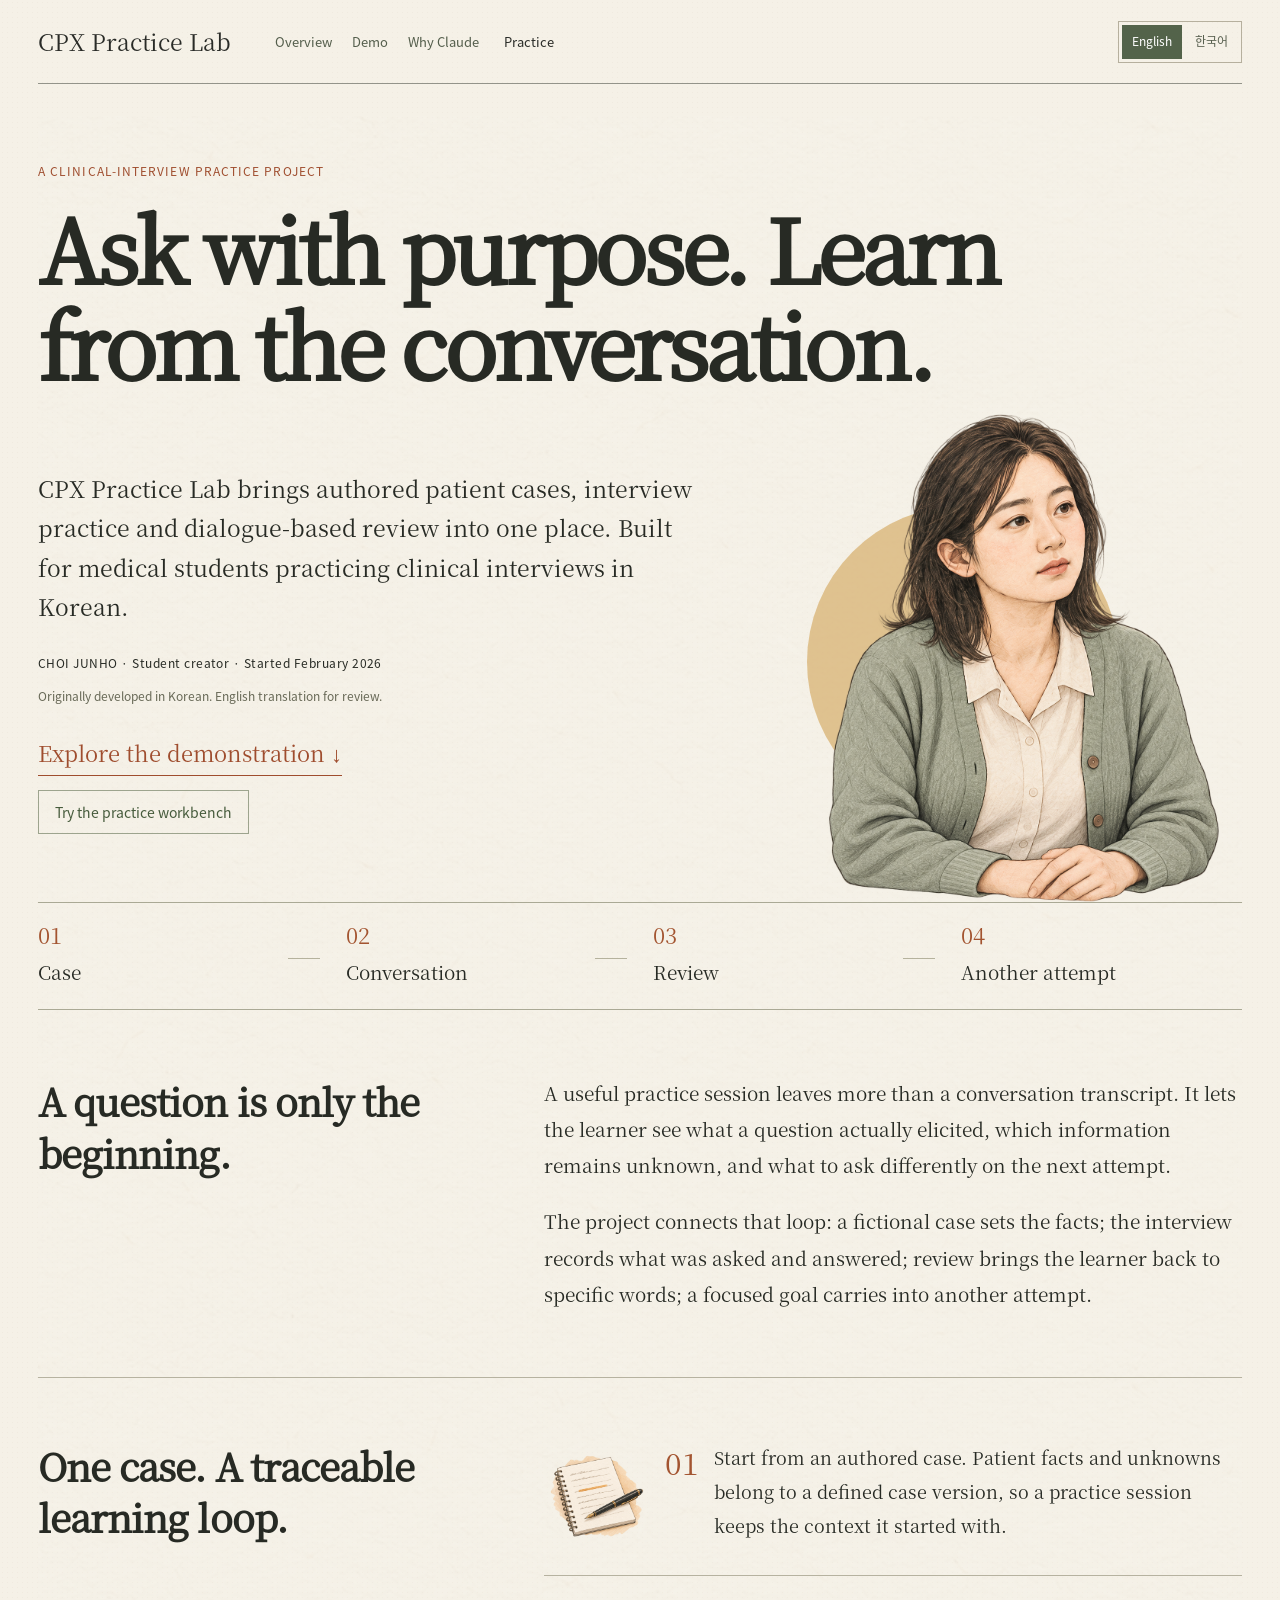
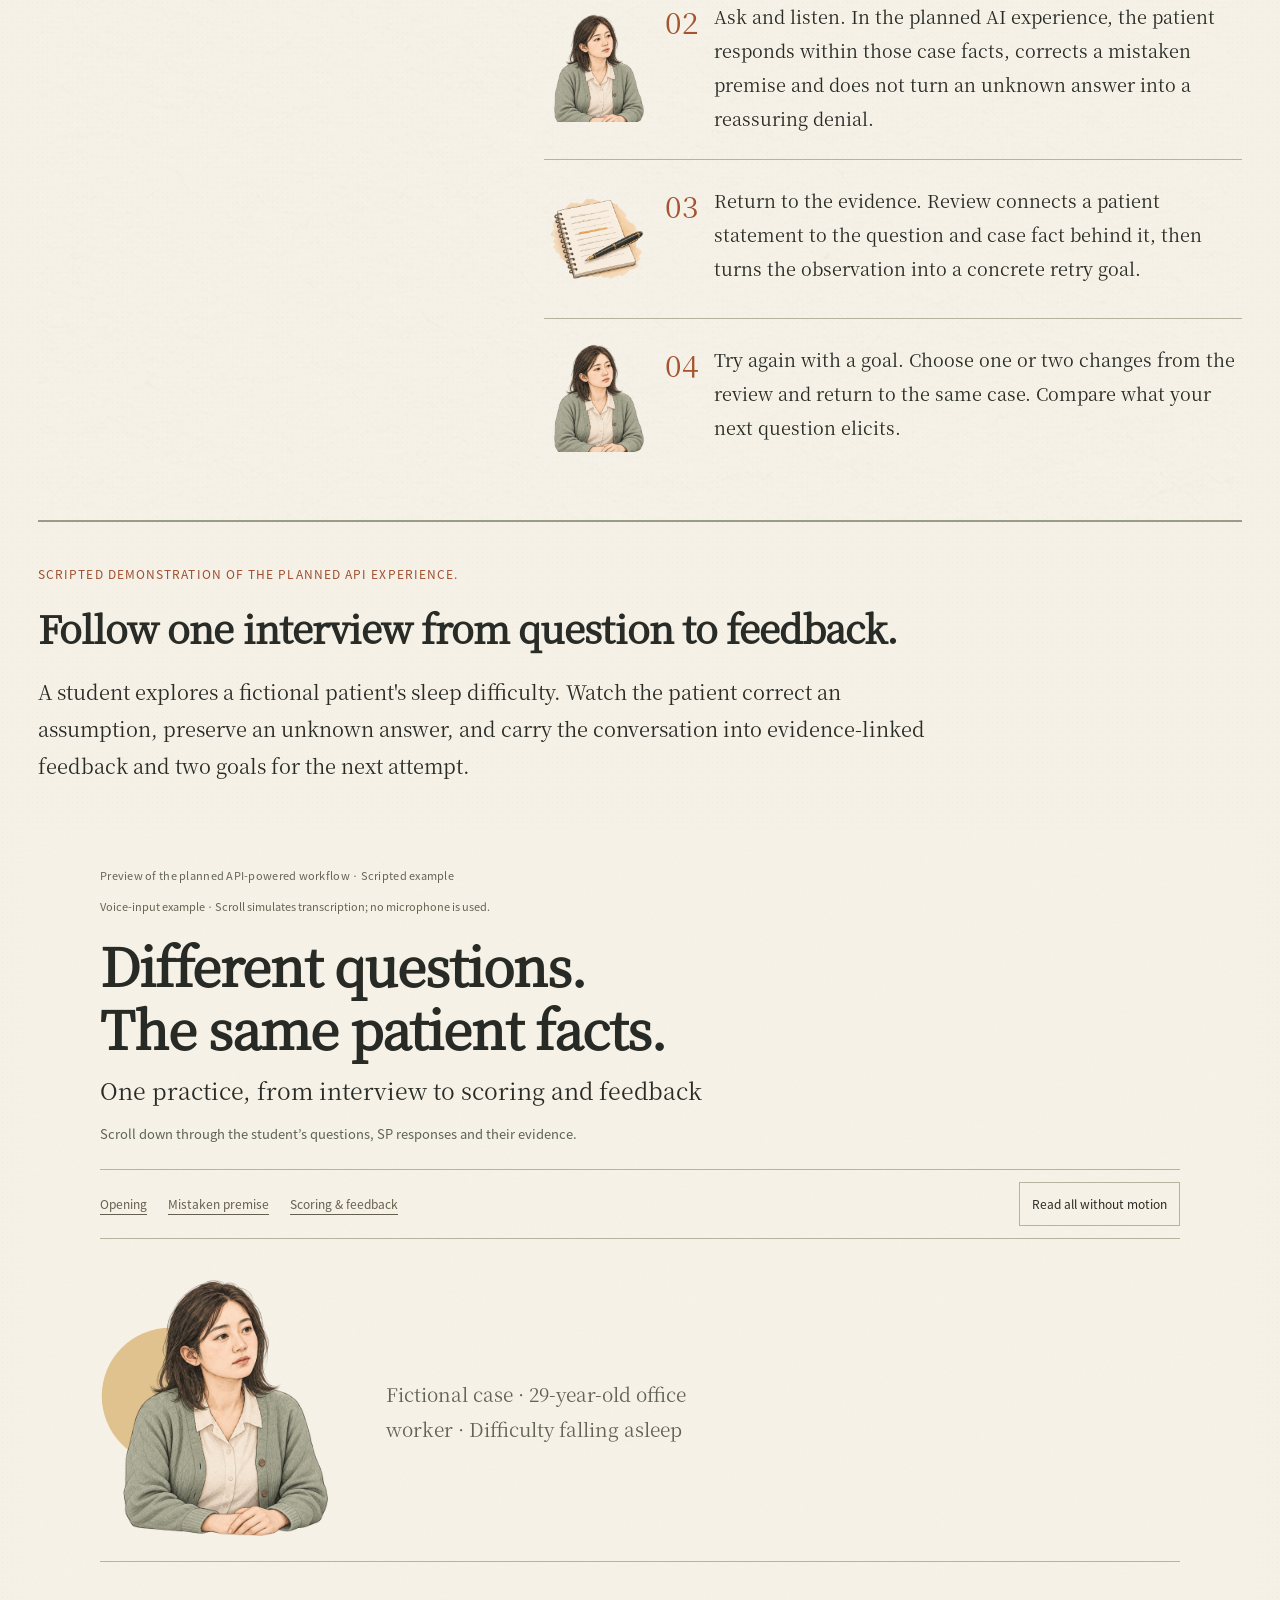
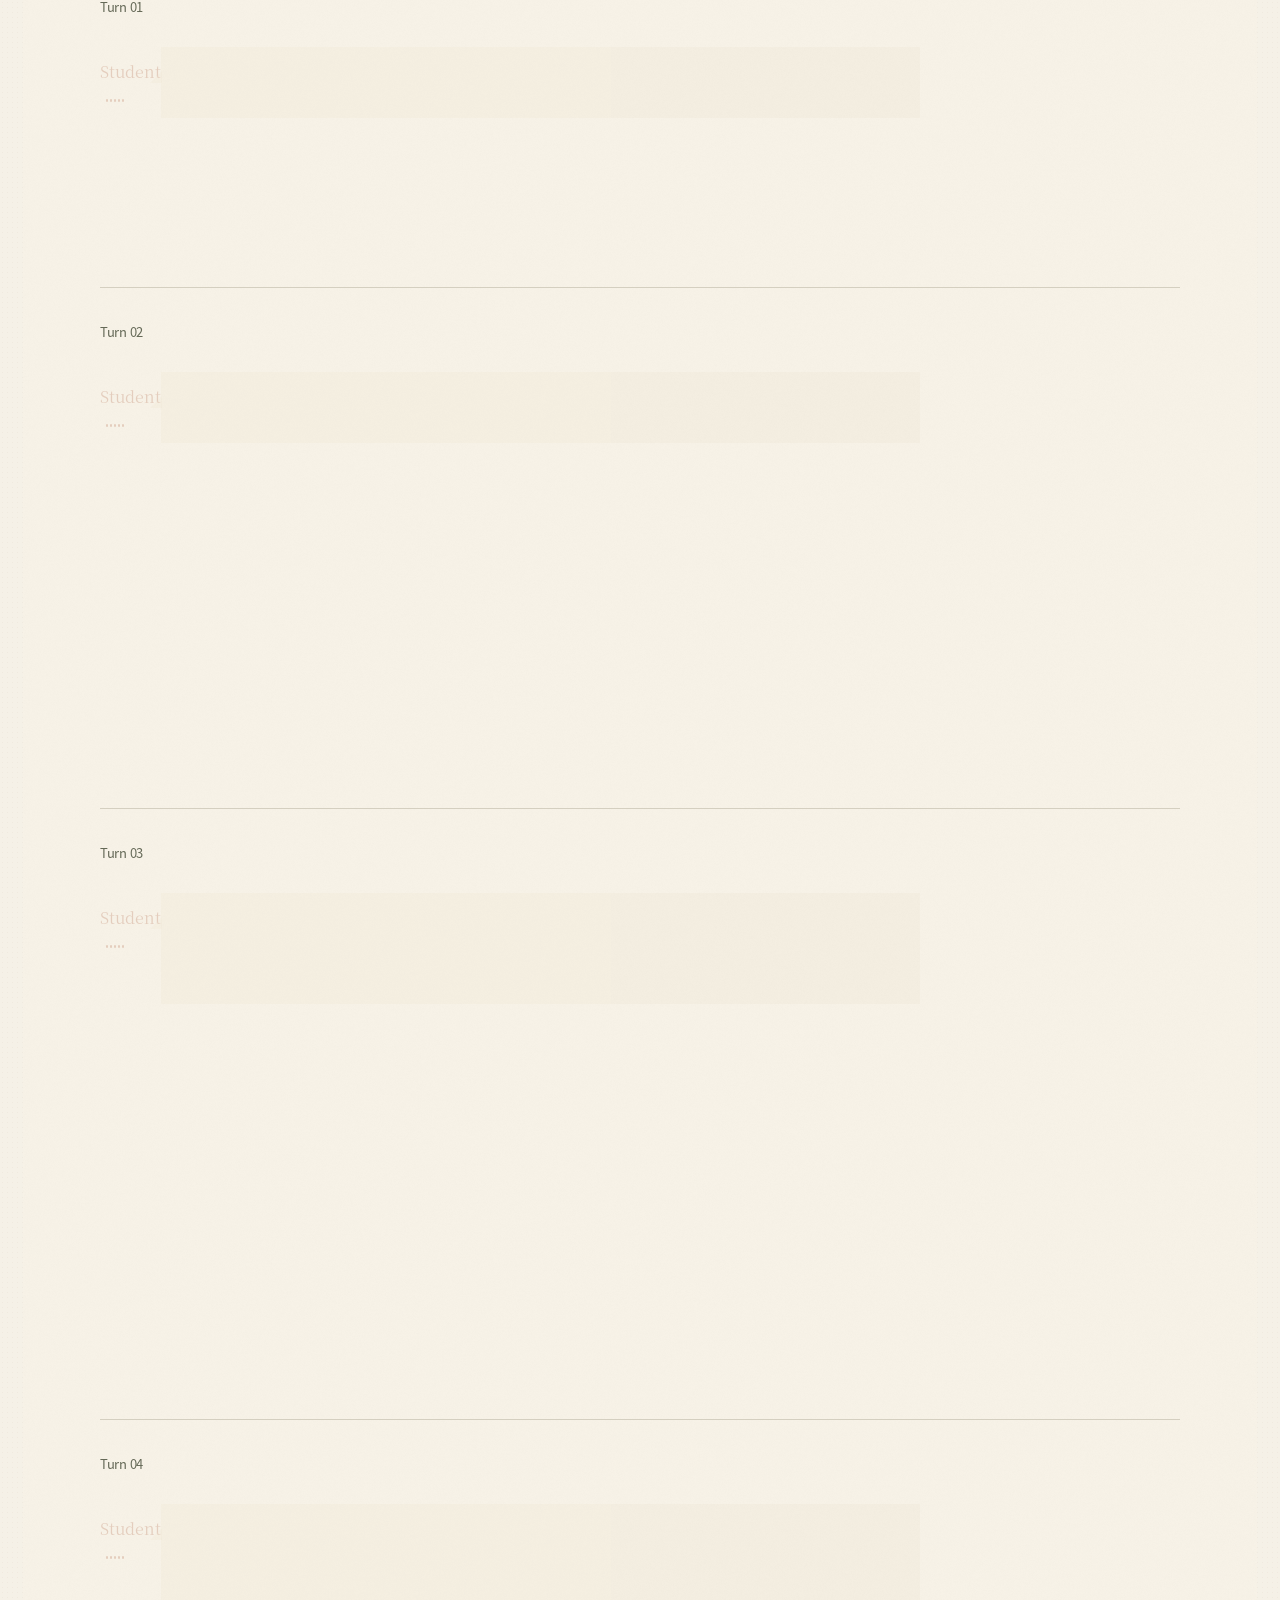
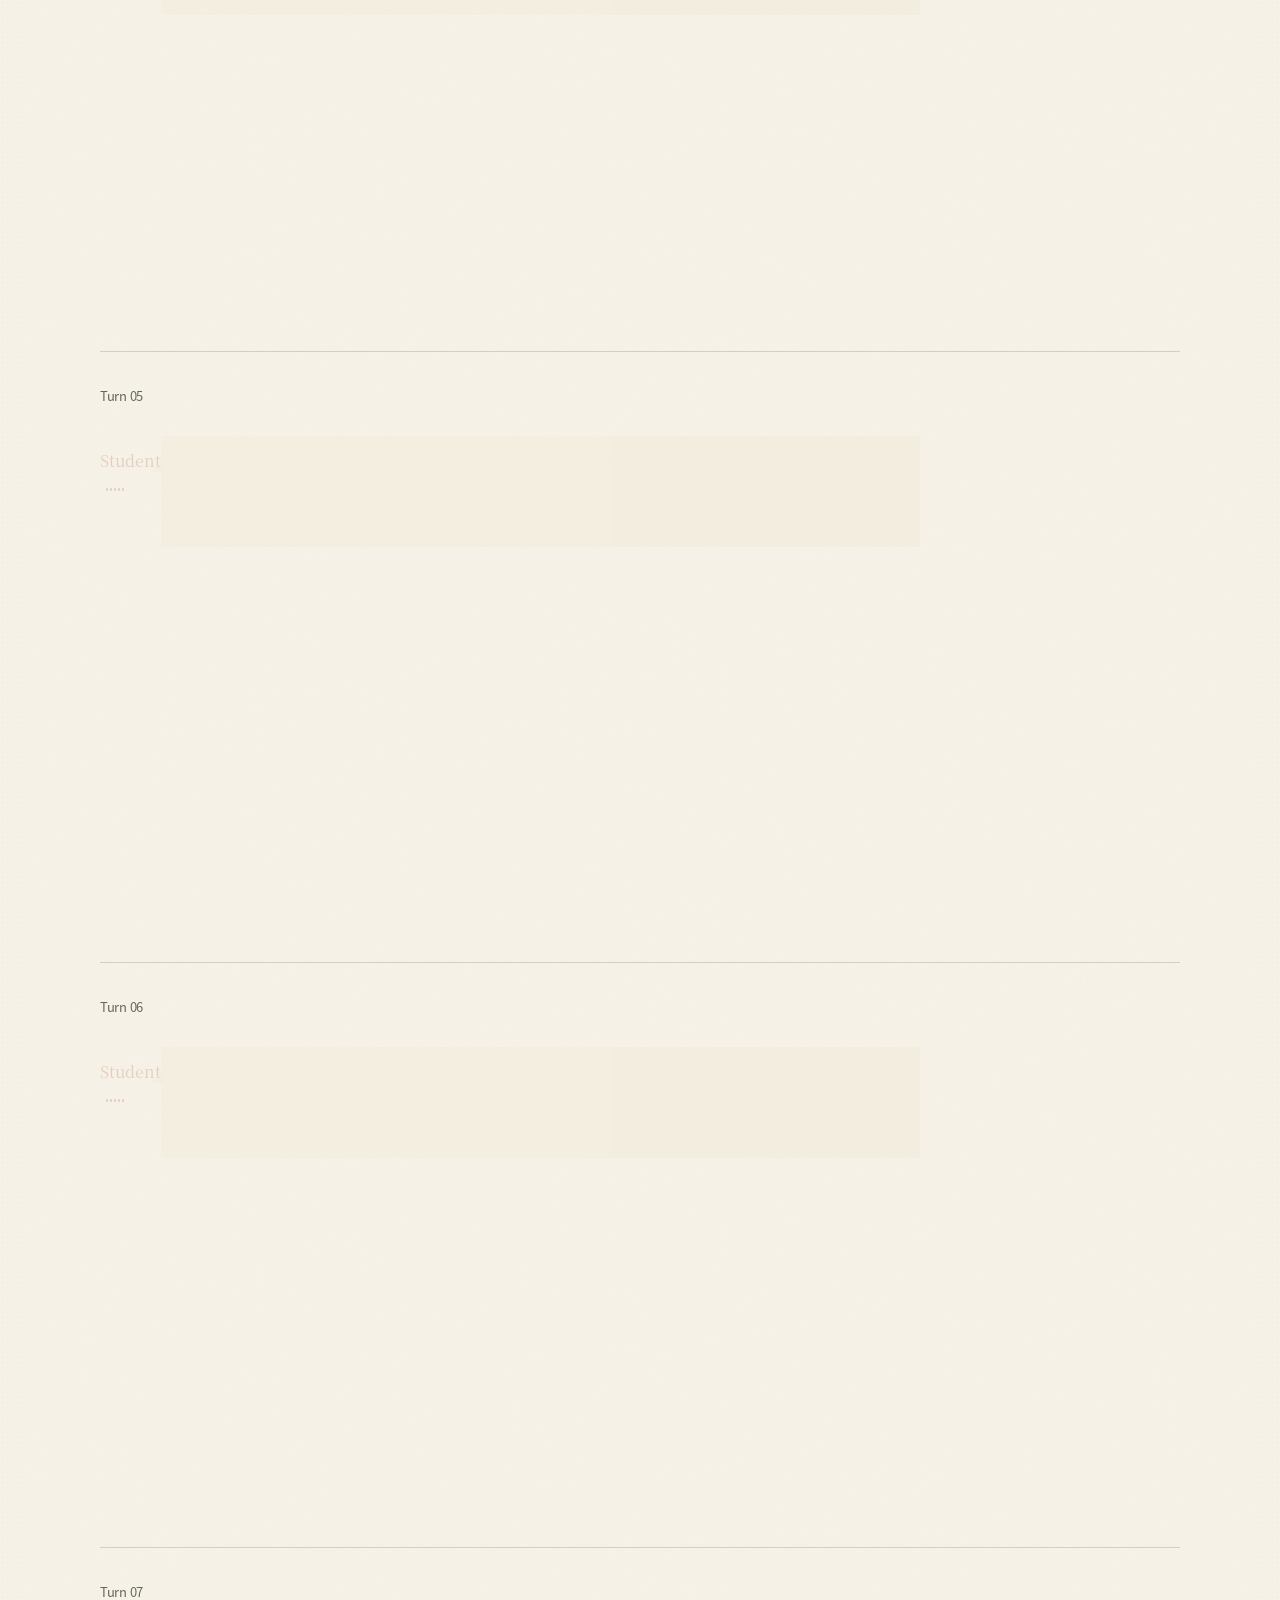
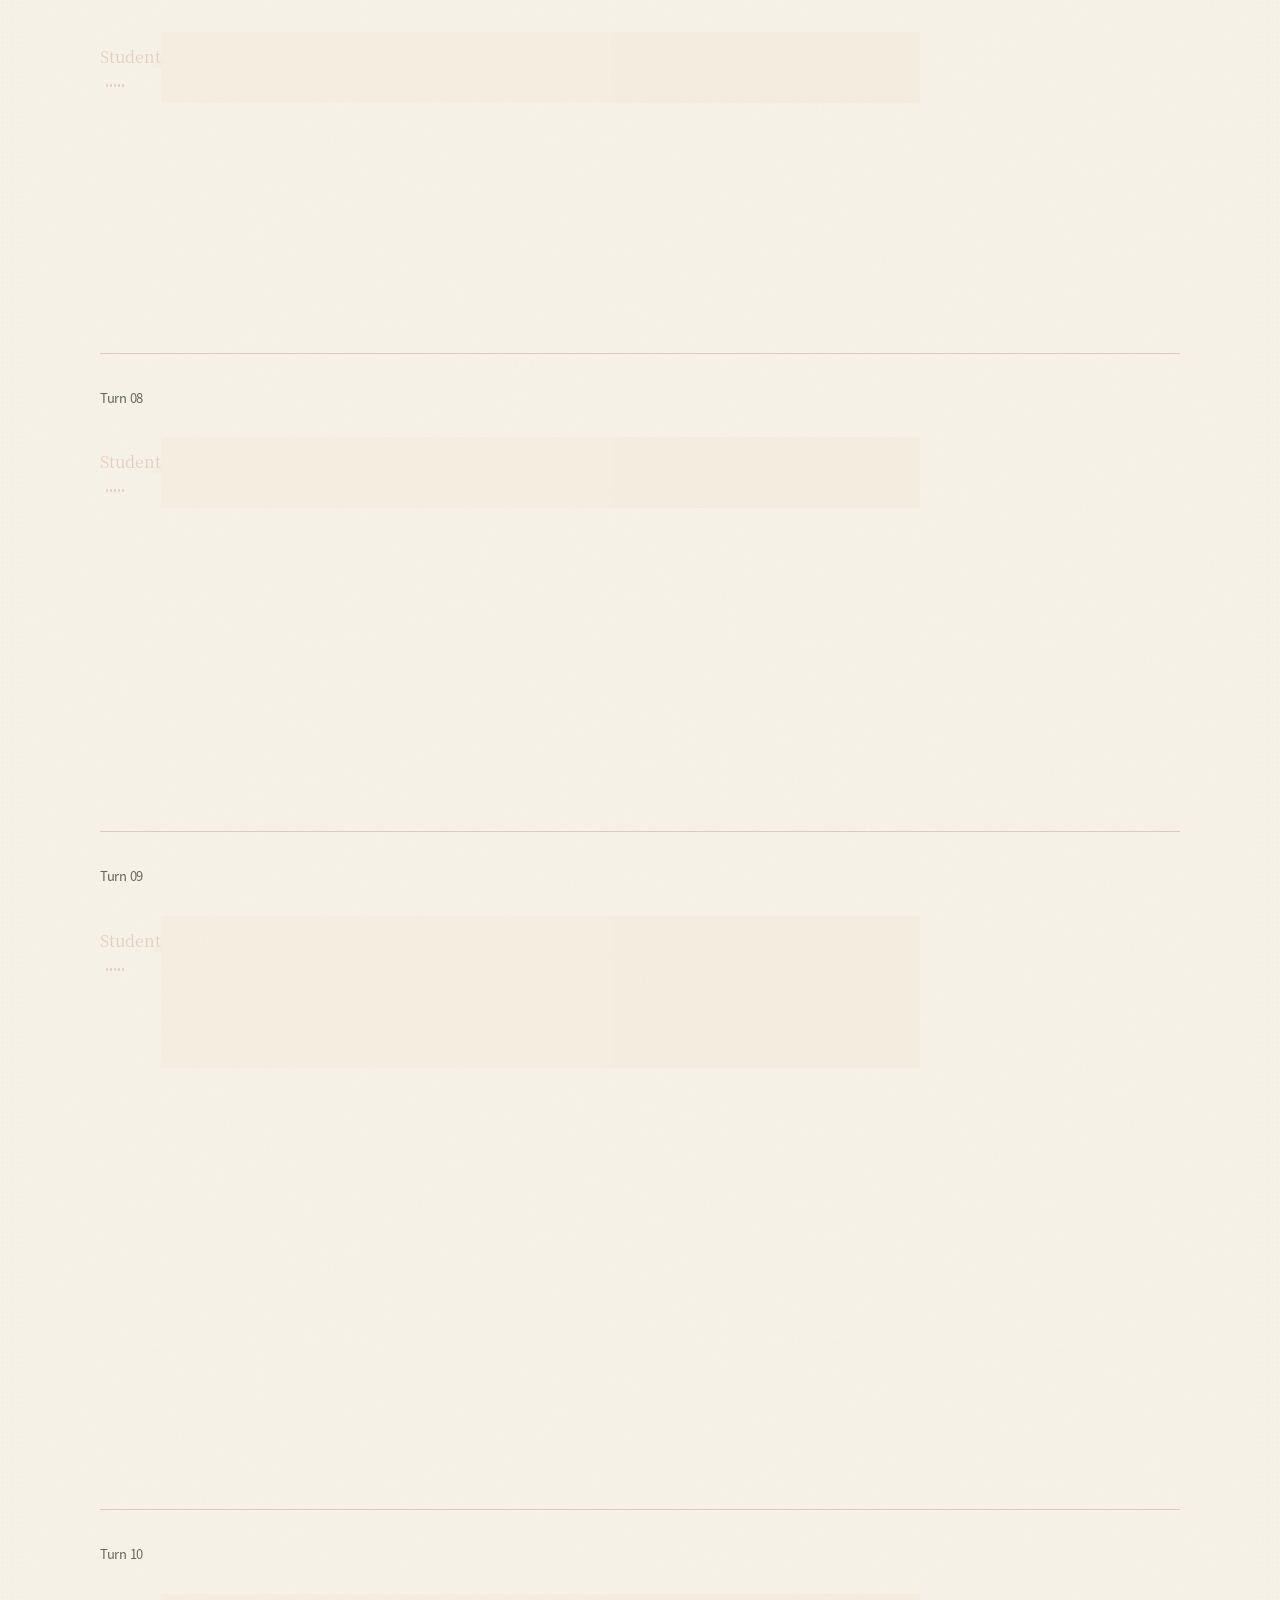
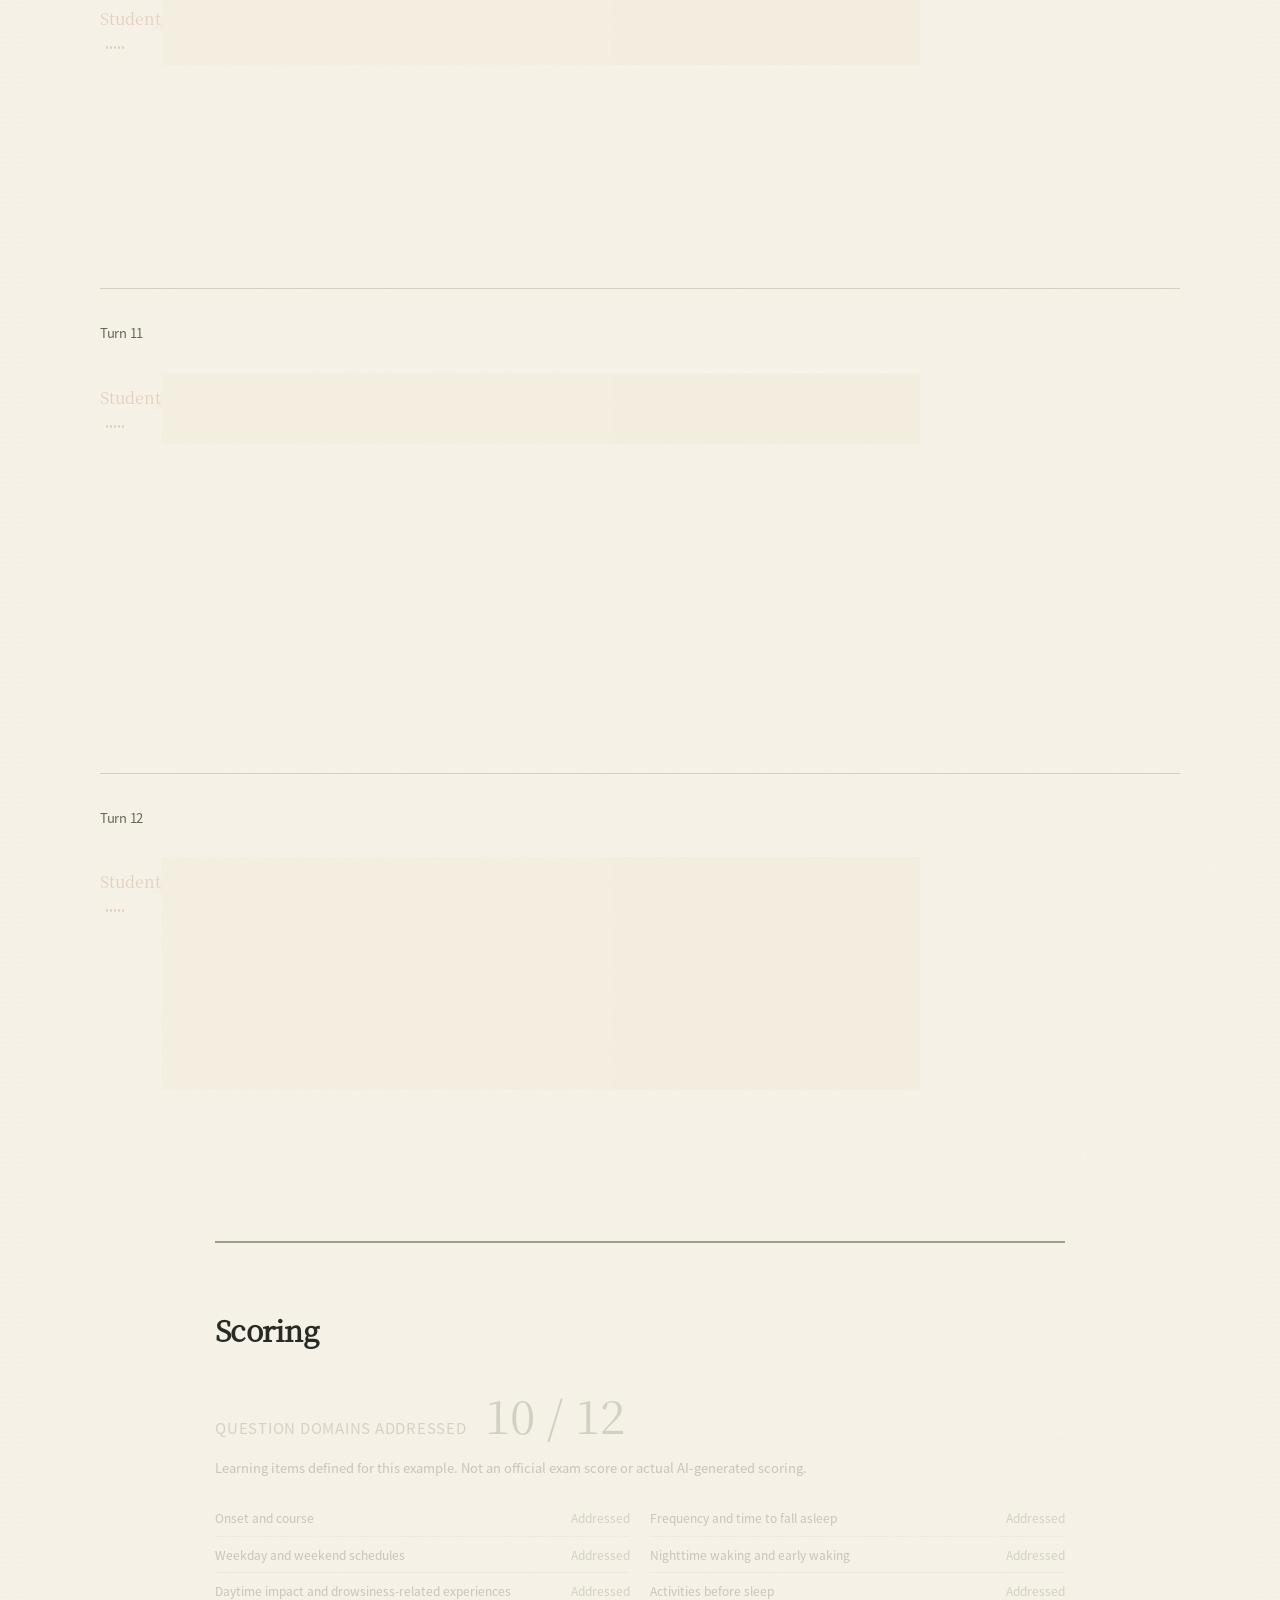
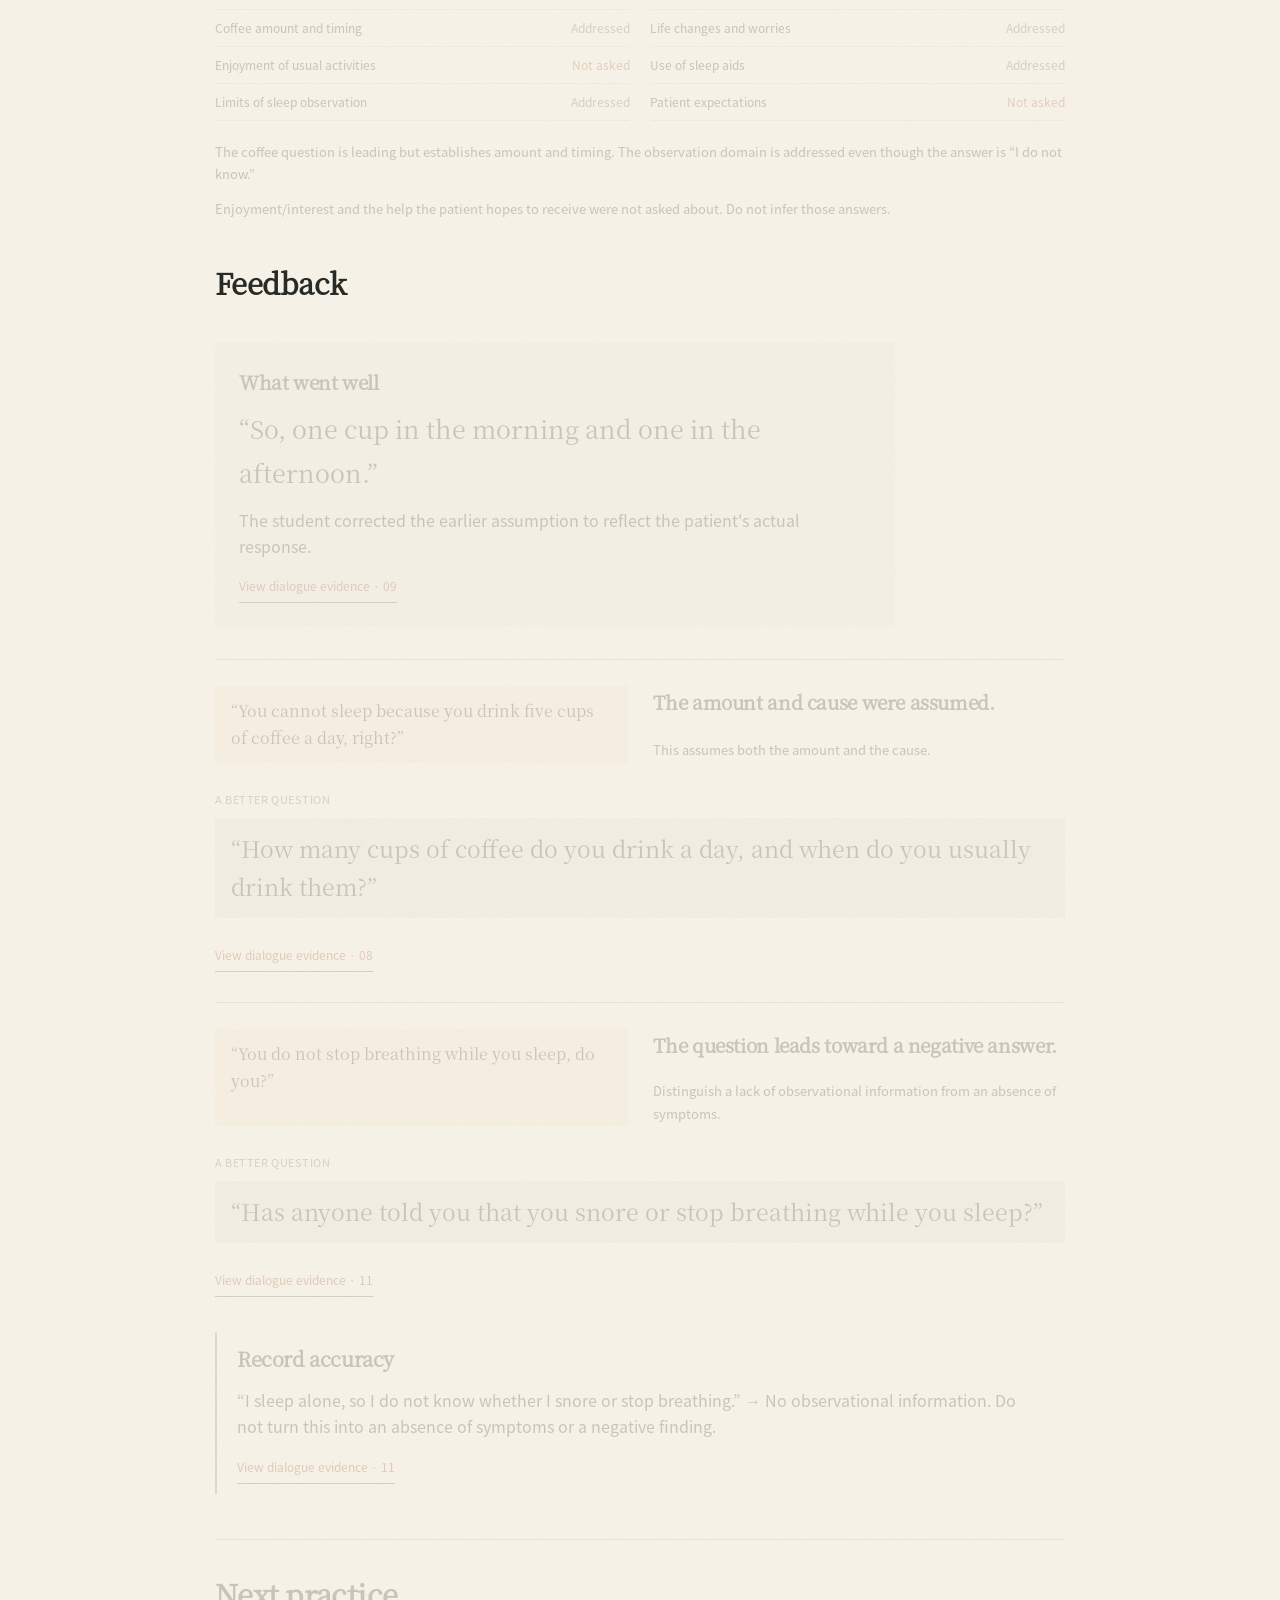
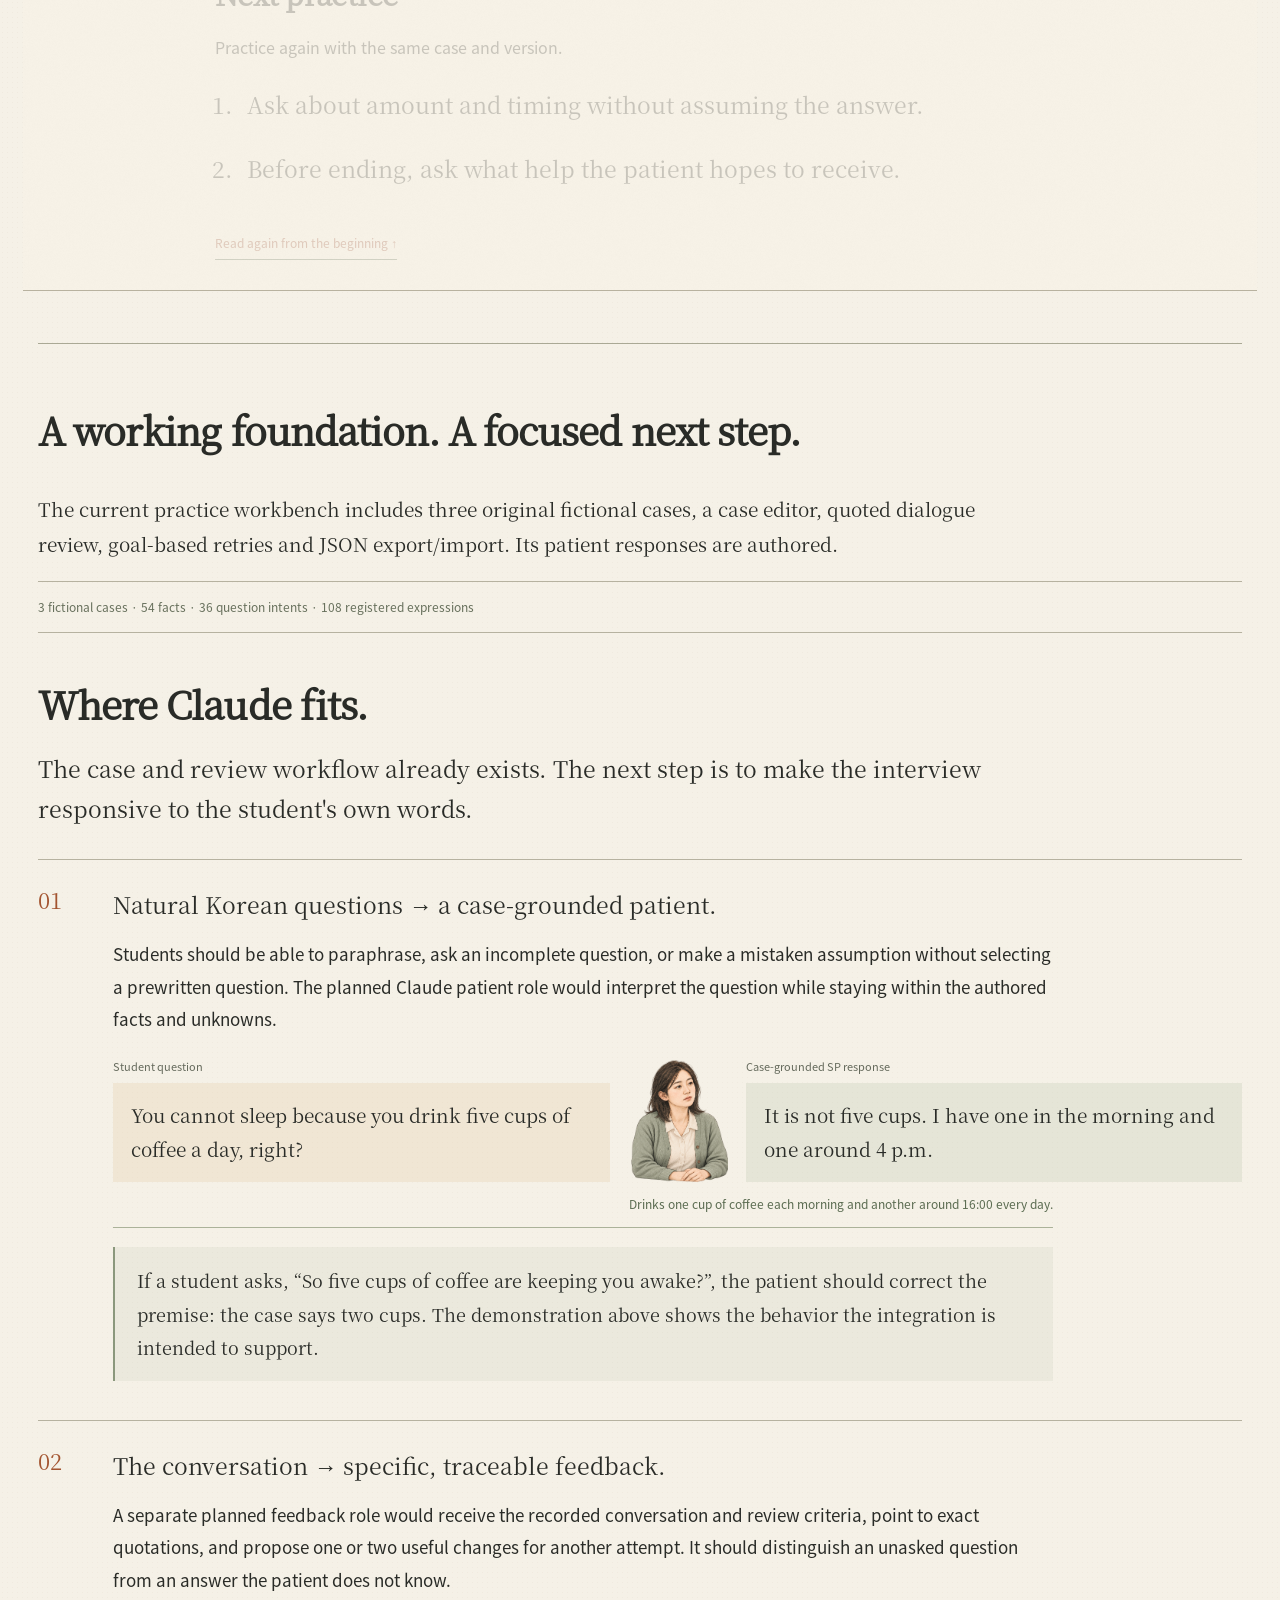
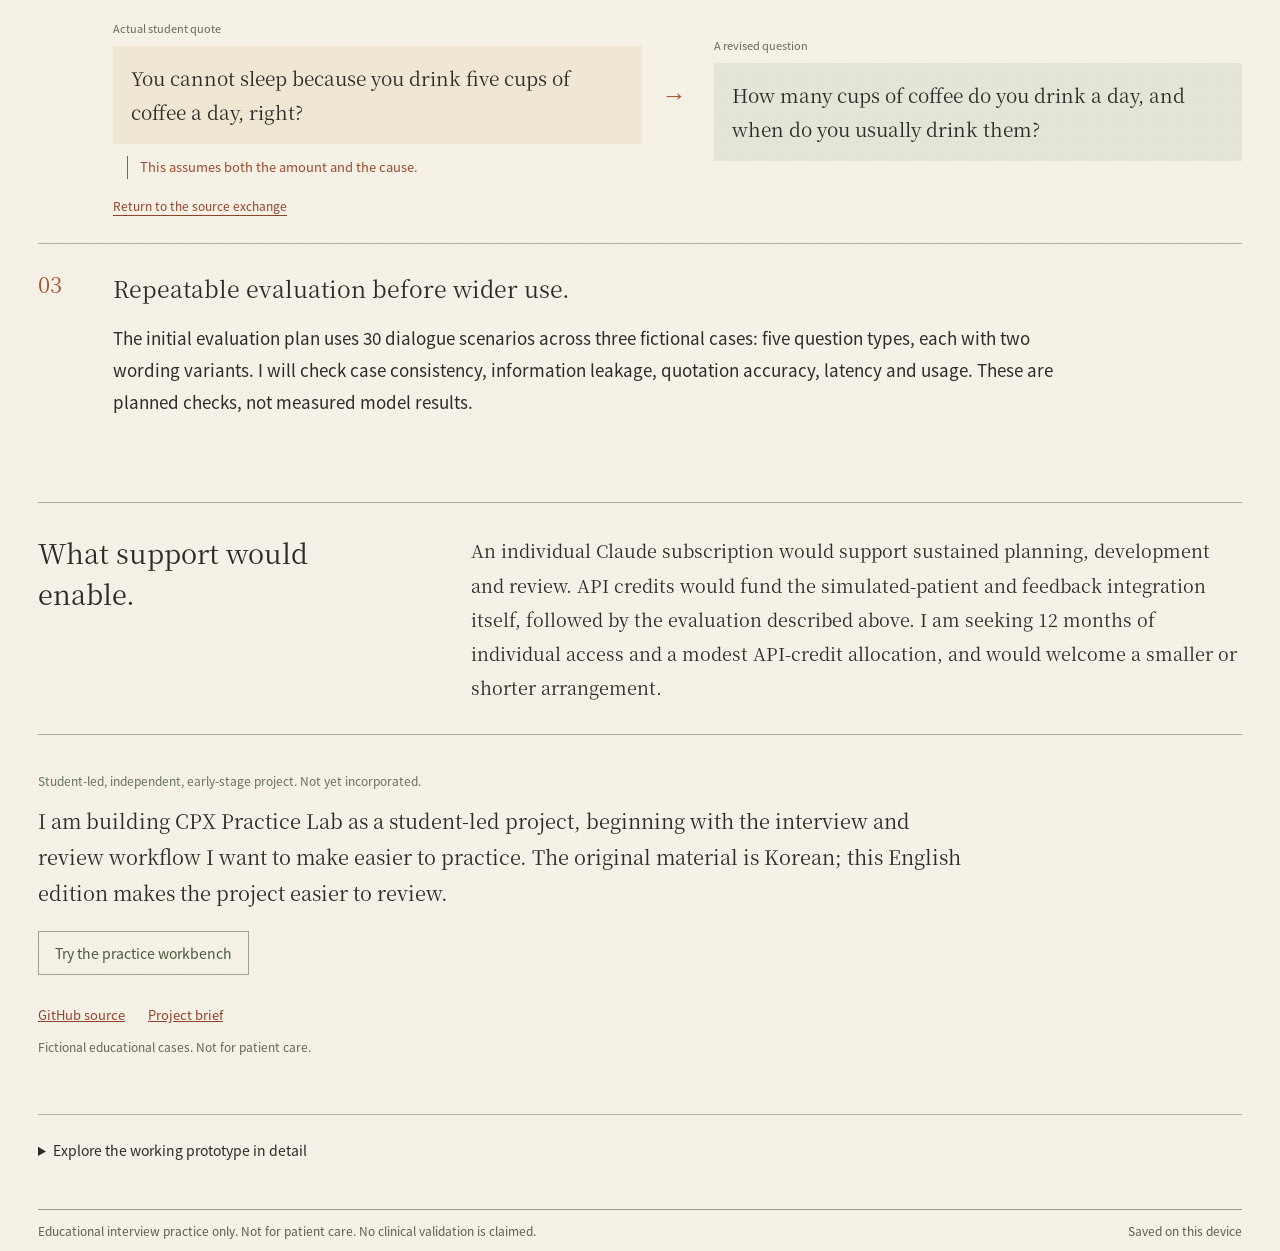
==== commit a3c0d24e: "Add bilingual project portfolio and Claude integration review before guided demo" ====
--- a/en/index.html
+++ b/en/index.html
@@ -1 +1 @@
-<!doctype html><html lang="en"><head><meta charset="utf-8"><meta name="viewport" content="width=device-width, initial-scale=1"><meta name="theme-color" content="#f5f1e7"><meta name="description" content="CPX Practice Lab is an educational workbench for practicing Korean-language clinical interviews with authored fictional cases, reviewing quoted dialogue evidence and practicing again with a specific goal. An independent project by CHOI JUNHO · Started February 2026."><link rel="icon" type="image/svg+xml" href="./assets/favicon.svg"><title>CPX Practice Lab · From cases to questions and evidence</title><link rel="stylesheet" href="./style.css"><link rel="stylesheet" href="../guided-demo/style.css"></head><body><a class="skip" href="#main">Skip to content</a><header><a class="brand" href="#project">CPX Practice Lab</a><nav aria-label="Main navigation"><button data-nav="project">Project</button><button data-nav="practice">Practice</button><button data-nav="review">Review</button><button data-nav="editor">Cases</button><button data-nav="about">Records & guide</button></nav><span class="edition">PROJECT & PRACTICE</span></header><p class="project-kicker">Originally developed in Korean. English translation for review. <a href="../site/index.html" lang="ko">Korean original</a></p><div id="notice" role="status" aria-live="polite"></div><main id="main" tabindex="-1"><noscript><style>header nav{display:none}</style><article class="project-page static-project" aria-label="Project introduction"><h1>CPX Practice Lab</h1><p>CPX Practice Lab is an educational workbench for practicing Korean-language clinical interviews with authored fictional cases, reviewing quoted dialogue evidence and practicing again with a specific goal.</p><section class="project-identity"><h2>Current workflow</h2><div class="identity-body"><p>3 authored fictional cases · 54 facts · 36 question intents · 108 expressions</p><p>Author a case → practice an interview → review quoted dialogue evidence → retry with a goal. The case version used for a practice session is preserved. Cases, drafts, conversations and goals can be exported or imported as JSON.</p></div></section><section class="project-identity"><h2>Creator</h2><div class="identity-body"><h3>CHOI JUNHO</h3><p>Independent creator in South Korea</p><p>Project started February 2026</p><p>An independent Korean-language clinical-interview practice project by CHOI JUNHO in South Korea. Started in February 2026, it connects case authoring, interview practice and review of quoted dialogue evidence in one workflow.</p></div></section><section class="project-identity"><h2>Development plans</h2><div class="identity-body"><p>CLAUDE / PLANNED</p><p>The next development step is to integrate Claude, connecting natural-language questions in Korean with case-grounded dialogue and review.</p><ol class="identity-plan"><li><h3>From Korean questions to patient responses</h3><p>The plan is to interpret the intent of natural-language questions in Korean and generate patient responses within the facts authored for the selected case.</p></li><li><h3>From exact dialogue quotes to feedback</h3><p>The plan is to separate the patient and feedback roles and provide feedback on questions based on exact quotes from the practice conversation.</p></li><li><h3>From the same case to another practice session</h3><p>After Claude integration, the plan is to keep each session tied to its case version and distinguish information not yet asked about, information the patient does not know and information not specified in the case, then use those distinctions to set the next practice goal.</p></li></ol></div></section><section class="project-identity" lang="en"><h2>Project summary</h2><div class="identity-body"><p>CPX Practice Lab is an independently developed Korean clinical-interview training workbench. It connects authored fictional cases, practice conversations, exact dialogue evidence and goal-based retries. Created by CHOI JUNHO; project started in February 2026. The current prototype uses authored responses; Claude integration is planned and is not live. For education only, not patient care. No clinical validation is claimed.</p></div></section><section class="project-identity"><h2>Records & guide</h2><div class="identity-body"><p>The current prototype uses authored case responses. Claude integration is planned and is not live.</p><p>Practice records are currently stored in this browser on this device and are not sent to an external server. There is no automatic synchronization. You can export cases, drafts, conversations and practice goals as JSON for safekeeping.</p></div></section><p>Enable JavaScript to use interview practice, case editing and records.</p></article></noscript></main><footer><span>Educational interview practice only. Not for patient care. No clinical validation is claimed.</span><span id="save-state"></span></footer><script type="module" src="./app.mjs"></script></body></html>
+<!doctype html><html lang="en"><head><meta charset="utf-8"><meta name="viewport" content="width=device-width, initial-scale=1"><meta name="theme-color" content="#f5f1e7"><meta name="description" content="CPX Practice Lab is an educational workbench for practicing Korean-language clinical interviews with authored fictional cases, reviewing quoted dialogue evidence and practicing again with a specific goal. An independent project by CHOI JUNHO · Started February 2026."><link rel="icon" type="image/svg+xml" href="./assets/favicon.svg"><title>CPX Practice Lab · From cases to questions and evidence</title><link rel="stylesheet" href="./style.css"><link rel="stylesheet" href="../guided-demo/style.css"><link rel="stylesheet" href="../project-front/style.css"></head><body><a class="skip" href="#main">Skip to content</a><header class="is-project-header"><a class="brand" href="#project">CPX Practice Lab</a><nav class="workbench-nav" aria-label="Main navigation"><button data-nav="project">Project</button><button data-nav="practice">Practice</button><button data-nav="review">Review</button><button data-nav="editor">Cases</button><button data-nav="about">Records & guide</button></nav><nav class="project-reviewer-nav" aria-label="Project sections"><a href="#overview">Overview</a><a href="#project-demo">Demo</a><a href="#why-claude">Why Claude</a><button data-nav="practice">Practice</button></nav><div class="locale-switch" aria-label="Language"><a data-language="en" lang="en" hreflang="en" href="../en/index.html" aria-current="page">English</a><a data-language="ko" lang="ko" hreflang="ko" href="../site/index.html">&#54620;&#44397;&#50612;</a></div></header><div id="notice" role="status" aria-live="polite"></div><main id="main" tabindex="-1"><noscript><style>header nav{display:none}</style><article class="project-page static-project" aria-label="Project introduction"><h1>CPX Practice Lab</h1><p>CPX Practice Lab is an educational workbench for practicing Korean-language clinical interviews with authored fictional cases, reviewing quoted dialogue evidence and practicing again with a specific goal.</p><section class="project-identity"><h2>Current workflow</h2><div class="identity-body"><p>3 authored fictional cases · 54 facts · 36 question intents · 108 expressions</p><p>Author a case → practice an interview → review quoted dialogue evidence → retry with a goal. The case version used for a practice session is preserved. Cases, drafts, conversations and goals can be exported or imported as JSON.</p></div></section><section class="project-identity"><h2>Creator</h2><div class="identity-body"><h3>CHOI JUNHO</h3><p>Independent creator in South Korea</p><p>Project started February 2026</p><p>An independent Korean-language clinical-interview practice project by CHOI JUNHO in South Korea. Started in February 2026, it connects case authoring, interview practice and review of quoted dialogue evidence in one workflow.</p></div></section><section class="project-identity"><h2>Development plans</h2><div class="identity-body"><p>CLAUDE / PLANNED</p><p>The next development step is to integrate Claude, connecting natural-language questions in Korean with case-grounded dialogue and review.</p><ol class="identity-plan"><li><h3>From Korean questions to patient responses</h3><p>The plan is to interpret the intent of natural-language questions in Korean and generate patient responses within the facts authored for the selected case.</p></li><li><h3>From exact dialogue quotes to feedback</h3><p>The plan is to separate the patient and feedback roles and provide feedback on questions based on exact quotes from the practice conversation.</p></li><li><h3>From the same case to another practice session</h3><p>After Claude integration, the plan is to keep each session tied to its case version and distinguish information not yet asked about, information the patient does not know and information not specified in the case, then use those distinctions to set the next practice goal.</p></li></ol></div></section><section class="project-identity" lang="en"><h2>Project summary</h2><div class="identity-body"><p>CPX Practice Lab is an independently developed Korean clinical-interview training workbench. It connects authored fictional cases, practice conversations, exact dialogue evidence and goal-based retries. Created by CHOI JUNHO; project started in February 2026. The current prototype uses authored responses; Claude integration is planned and is not live. For education only, not patient care. No clinical validation is claimed.</p></div></section><section class="project-identity"><h2>Records & guide</h2><div class="identity-body"><p>The current prototype uses authored case responses. Claude integration is planned and is not live.</p><p>Practice records are currently stored in this browser on this device and are not sent to an external server. There is no automatic synchronization. You can export cases, drafts, conversations and practice goals as JSON for safekeeping.</p></div></section><p>Enable JavaScript to use interview practice, case editing and records.</p></article></noscript></main><footer><span>Educational interview practice only. Not for patient care. No clinical validation is claimed.</span><span id="save-state"></span></footer><script type="module" src="./app.mjs"></script></body></html>
--- a/project-front/style.css
+++ b/project-front/style.css
@@ -0,0 +1,10 @@
+.locale-switch{display:flex;gap:3px;margin-left:auto;flex-shrink:0;border:1px solid #b6b09e;padding:3px;align-items:center}.locale-switch a{font:12px/1.5 Sans,Arial,sans-serif;color:#575f4e;text-decoration:none;padding:7px 10px;min-height:34px;display:block;white-space:nowrap}.locale-switch a[aria-current='page']{background:#53634a;color:#fff}.locale-switch a:focus-visible{outline:3px solid #9c512f;outline-offset:3px}.project-front{color:#272a24;background:transparent}.front-hero{padding:45px 0 0;border-bottom:1px solid #aaa995}.front-eyebrow{font:12px/1.6 Sans,Arial,sans-serif;color:#9f4d2e;letter-spacing:.09em;text-transform:uppercase;margin:0 0 19px}.front-hero .project-title{font:600 clamp(48px,6.9vw,100px)/1.09 Notebook,Georgia,serif;letter-spacing:-.045em;max-width:1120px;margin:0 0 30px;position:relative;z-index:1}.front-hero-body{display:grid;grid-template-columns:minmax(0,1fr) 38%;gap:7%;align-items:end}.front-hero-words{padding:0 0 68px;max-width:660px}.front-lead{font:23px/1.72 Notebook,Georgia,serif;margin:0 0 26px}.front-byline{font:12px/1.7 Sans,Arial,sans-serif;letter-spacing:.04em;margin:0 0 12px}.front-language-note{font:12px/1.75 Sans,Arial,sans-serif;color:#686957;margin:0 0 30px;max-width:540px}.front-actions{display:flex;flex-direction:column;align-items:start;gap:14px}.front-primary{font:22px/1.55 Notebook,Georgia,serif;color:#9f4d2e;text-decoration:none;border-bottom:1px solid #9f4d2e;padding-bottom:5px}.front-secondary{font:14px/1.5 Sans,Arial,sans-serif;color:#465b3c!important;border:1px solid #9da48e!important;background:transparent!important;min-height:44px;padding:10px 16px!important}.front-portrait{margin:-20px 0 0;position:relative;isolation:isolate;align-self:end}.front-portrait:before{content:'';position:absolute;left:4%;top:20%;width:70%;aspect-ratio:1;background:url('../guided-demo/assets/ochre-disc.svg') center/contain no-repeat;z-index:-1}.front-portrait img{width:100%;height:auto;display:block}.front-loop-rail{list-style:none;display:grid;grid-template-columns:repeat(4,1fr);padding:19px 0 23px;margin:0;border-top:1px solid #aaa995;gap:26px}.front-loop-rail li{font:19px/1.5 Notebook,Georgia,serif;position:relative}.front-number{font:22px/1.2 Notebook,Georgia,serif;color:#a35430;display:block;margin-bottom:9px}.front-loop-rail li:not(:last-child):after{content:'';position:absolute;right:0;top:36px;width:32px;border-top:1px solid #b5b29d}.front-story{display:grid;grid-template-columns:34% 1fr;gap:8%;padding:65px 0;border-bottom:1px solid #b6b2a0}.front-story h2,.front-loop h2,.front-demo-intro h2,.front-foundation h2{font:600 38px/1.35 Notebook,Georgia,serif;letter-spacing:-.025em;margin:0}.front-story p{font:19px/1.9 Notebook,Georgia,serif;margin:0 0 20px}.front-story p:last-child{margin-bottom:0}.front-loop{padding:62px 0 45px;display:grid;grid-template-columns:34% 1fr;gap:8%}.front-loop-list{list-style:none;padding:0;margin:0}.front-loop-list li{display:grid;grid-template-columns:42px minmax(0,1fr);gap:22px;border-top:1px solid #b6b2a0;padding:23px 0}.front-loop-list li:first-child{border-top:0;padding-top:0}.front-loop-list p{font:18px/1.9 Notebook,Georgia,serif;margin:0}.front-loop-list .front-number{font-size:30px;margin-top:4px}.front-demo-intro{padding:42px 0 35px;border-top:2px solid #999d88;max-width:100%;scroll-margin-top:20px}.front-demo-intro h2{max-width:950px;margin-bottom:20px}.front-demo-intro>p:last-child{font:20px/1.85 Notebook,Georgia,serif;max-width:900px;margin:0}.front-foundation{padding:60px 0 45px;border-top:1px solid #aaa995}.front-foundation h2{margin-bottom:35px}.front-foundation-columns{display:grid;grid-template-columns:1fr 1fr;gap:7%}.front-foundation-columns h3{font:22px/1.5 Notebook,Georgia,serif;margin:0 0 14px}.front-foundation-columns p{font:17px/1.9 Sans,Arial,sans-serif;margin:0 0 25px}.front-creator{font:20px/1.8 Notebook,Georgia,serif;max-width:930px;padding:25px 0 0;border-top:1px solid #b6b2a0}.front-footer-links{display:flex;gap:23px;flex-wrap:wrap;margin:30px 0 12px;font-size:13px}.front-safety{font-size:12px;color:#626653}.front-technical{margin:0 0 35px;border-top:1px solid #b6b2a0;padding-top:12px}.front-technical>summary{font:14px/1.6 Sans,Arial,sans-serif;padding:12px 0;cursor:pointer}.front-technical .project-opening h2{font-size:35px}.front-technical .project-title{font-size:40px}.front-preview{max-width:1480px;margin:auto;padding:0 36px}.front-preview-header{display:flex;align-items:center;justify-content:space-between;gap:20px;border-bottom:1px solid #a5a894;padding:20px 0;font:22px/1.5 Notebook,Georgia,serif}.front-preview-header h1{font:inherit;margin:0}.front-preview .locale-switch button{font:12px/1.5 Sans,Arial,sans-serif;border:0;padding:7px 12px;min-height:34px}.front-preview .locale-switch button[aria-pressed='true']{background:#53634a;color:white}.project-front a:focus-visible,.front-foundation a:focus-visible{outline:3px solid #9f4d2e;outline-offset:4px}
+@media(max-width:1100px){.front-hero .project-title{font-size:76px;max-width:100%;margin-bottom:30px}.front-lead{font-size:21px}.front-hero-words{padding-bottom:40px}.front-hero-body{grid-template-columns:58% 1fr;gap:4%}.front-story,.front-loop{grid-template-columns:32% 1fr;gap:6%}.front-story h2,.front-loop h2,.front-demo-intro h2,.front-foundation h2{font-size:32px}body>header{gap:18px}.locale-switch a{padding:6px 8px;font-size:11px}}
+@media(max-width:850px){.front-hero .project-title{font-size:62px}.front-hero-body{grid-template-columns:1fr 34%;gap:4%}.front-portrait{margin:0}.front-lead{font-size:19px}.front-hero-words{padding-bottom:28px}.front-primary{font-size:19px}.front-story,.front-loop{display:block;padding:42px 0}.front-story h2,.front-loop h2{margin-bottom:25px}.front-loop-rail li{font-size:16px}.front-loop-rail li:not(:last-child):after{width:18px}.front-story p{font-size:18px}}
+@media(max-width:600px){.front-preview{padding:0 22px}.front-preview-header{padding:16px 0;font-size:17px}.front-hero{padding-top:30px}.front-eyebrow{font-size:10px;margin-bottom:15px}.front-hero .project-title{font-size:clamp(39px,10.8vw,58px);line-height:1.16;margin-bottom:22px;letter-spacing:-.035em}.front-hero-body{display:flex;flex-direction:column;gap:0;align-items:stretch}.front-hero-words{padding-bottom:0;max-width:none}.front-lead{font-size:19px;line-height:1.8;margin-bottom:21px}.front-byline,.front-language-note{font-size:11px}.front-language-note{margin-bottom:23px}.front-actions{gap:12px}.front-primary{font-size:20px}.front-portrait{width:65%;max-width:280px;margin:24px 0 0 auto}.front-loop-rail{gap:12px;padding:18px 0 22px;grid-template-columns:1fr 1fr}.front-loop-rail li{font-size:16px;padding-right:10px}.front-loop-rail li:after{display:none}.front-number{font-size:20px;margin-bottom:5px}.front-story,.front-loop{padding:36px 0}.front-story h2,.front-loop h2,.front-demo-intro h2,.front-foundation h2{font-size:29px;line-height:1.45}.front-story p,.front-loop-list p{font-size:17px;line-height:1.9}.front-loop-list li{grid-template-columns:33px 1fr;gap:15px;padding:20px 0}.front-loop-list .front-number{font-size:25px}.front-demo-intro{padding:32px 0 25px}.front-demo-intro>p:last-child{font-size:18px}.front-foundation{padding:40px 0 30px}.front-foundation-columns{display:block}.front-foundation-columns h3{font-size:20px}.front-foundation-columns p{font-size:16px}.front-creator{font-size:18px}.locale-switch{margin-left:auto}.locale-switch a{font-size:11px}.front-preview .locale-switch button{font-size:11px;padding:6px 9px}}
+.project-front{position:relative;isolation:isolate}.project-front:before{content:'';position:absolute;inset:0;z-index:-1;background:url('./assets/ivory-paper-texture.png') center/cover no-repeat;opacity:.18;pointer-events:none}.front-loop-list li{grid-template-columns:105px 33px minmax(0,1fr);gap:16px;align-items:start}.front-loop-image{width:100%;height:112px;object-fit:contain;align-self:center}.front-loop-list li:nth-child(2) .front-loop-image,.front-loop-list li:nth-child(4) .front-loop-image{height:110px;object-fit:cover;object-position:top;border-radius:48% 48% 8px 8px}.front-working{font:19px/1.85 Notebook,Georgia,serif;max-width:960px;margin:0 0 20px}.front-facts-strip{font:12px/1.8 Sans,Arial,sans-serif;color:#67705c;padding:14px 0;border-top:1px solid #b6b2a0;border-bottom:1px solid #b6b2a0;margin-bottom:45px}.front-api{margin:45px 0}.front-api h2{margin-bottom:20px}.front-api-lead{font:23px/1.75 Notebook,Georgia,serif;max-width:950px;margin:0 0 30px}.front-api-role{display:grid;grid-template-columns:55px minmax(0,1fr);gap:20px;padding:27px 0;border-top:1px solid #b6b2a0}.front-api-role h3{font:23px/1.6 Notebook,Georgia,serif;margin:0 0 14px}.front-api-role p{font:17px/1.9 Sans,Arial,sans-serif;max-width:940px;margin:0 0 12px}.front-api-role .front-api-example{font:18px/1.85 Notebook,Georgia,serif;background:#a9b79924;padding:17px 22px;border-left:2px solid #8b987d;margin-top:19px}.front-support{border-top:1px solid #a6aa98;border-bottom:1px solid #a6aa98;padding:30px 0;margin:20px 0 35px;display:grid;grid-template-columns:29% 1fr;gap:7%}.front-support h3{font:27px/1.5 Notebook,Georgia,serif;margin:0}.front-support p{font:18px/1.9 Notebook,Georgia,serif;margin:0}.front-stage{font-size:12px;color:#65715c;margin-bottom:12px}.front-creator{border-top:0;padding-top:0}
+@media(max-width:1000px){.front-loop-list li{grid-template-columns:75px 28px minmax(0,1fr);gap:13px}.front-loop-image{height:90px}.front-loop-list li:nth-child(2) .front-loop-image,.front-loop-list li:nth-child(4) .front-loop-image{height:90px}}
+@media(max-width:600px){.front-loop-list li{grid-template-columns:52px 24px minmax(0,1fr);gap:10px}.front-loop-image{height:75px}.front-loop-list li:nth-child(2) .front-loop-image,.front-loop-list li:nth-child(4) .front-loop-image{height:75px}.front-loop-list .front-number{font-size:21px}.front-working{font-size:17px}.front-facts-strip{font-size:11px}.front-api-lead{font-size:20px}.front-api-role{grid-template-columns:32px 1fr;gap:14px}.front-api-role h3{font-size:21px}.front-api-role p{font-size:16px}.front-api-role .front-api-example{font-size:17px;padding:14px 16px}.front-support{display:block;padding:25px 0}.front-support h3{font-size:25px;margin-bottom:17px}.front-support p{font-size:17px}}
+.project-reviewer-nav{display:none;gap:20px;align-items:center}.is-project-header .project-reviewer-nav{display:flex}.is-project-header .workbench-nav{display:none}.project-reviewer-nav a{font:13px/1.5 Sans,Arial,sans-serif;color:#545e4c;text-decoration:none;padding:9px 0;white-space:nowrap}.project-reviewer-nav button{font-size:13px;white-space:nowrap}.project-reviewer-nav a:hover{text-decoration:underline;text-underline-offset:5px}.front-api{scroll-margin-top:25px}.front-patient-example{display:grid;grid-template-columns:1fr 100px 1fr;gap:18px;align-items:center;margin:22px 0 12px}.front-patient-example img{width:100px;height:125px;object-fit:cover;object-position:top;align-self:center}.front-api-role .front-sample-label{font:11px/1.6 Sans,Arial,sans-serif;color:#666b5d;margin:0 0 8px}.front-api-role .front-sample-question,.front-api-role .front-sample-answer{font:19px/1.8 Notebook,Georgia,serif;background:#e4c9a64d;padding:15px 18px;margin:0}.front-api-role .front-sample-answer{background:#a8b79935}.front-api-role .front-constraint{font:12px/1.7 Sans,Arial,sans-serif;color:#5a6b50;text-align:right;margin:12px 0 18px;border-bottom:1px solid #abb299;padding-bottom:13px}.front-feedback-example{display:grid;grid-template-columns:1fr 32px 1fr;gap:20px;align-items:center;margin:24px 0 13px}.front-api-role .front-sample-observation{font:13px/1.75 Sans,Arial,sans-serif;color:#9b4c2b;border-left:1px solid #a85533;margin:12px 0 0 14px;padding-left:12px}.front-api-role .front-sample-arrow{font-size:25px;color:#a35635}.front-source-link{font-size:12px;text-underline-offset:4px}.front-preview-nav{display:flex;gap:22px;font:12px/1.5 Sans,Arial,sans-serif;margin-left:auto}.front-preview-nav a{color:#535e4c;text-decoration:none}.front-preview-header .locale-switch{margin-left:5px}
+@media(max-width:1000px){.project-reviewer-nav{gap:13px}.front-patient-example{grid-template-columns:1fr 75px 1fr;gap:13px}.front-patient-example img{width:75px;height:100px}.front-api-role .front-sample-question,.front-api-role .front-sample-answer{font-size:17px;padding:13px}.front-preview-nav{gap:14px}}
+@media(max-width:720px){body>header{flex-wrap:wrap;gap:8px;padding-bottom:12px}.project-reviewer-nav{order:3;width:100%;justify-content:space-between;gap:9px}.project-reviewer-nav a,.project-reviewer-nav button{font-size:12px}.locale-switch{margin-left:auto}.front-preview-header{flex-wrap:wrap;gap:12px}.front-preview-header .locale-switch{margin-left:auto}.front-preview-nav{order:3;width:100%;justify-content:space-between;margin:0;font-size:11px}.front-patient-example{grid-template-columns:58px 1fr;gap:14px}.front-patient-example>div:first-child{grid-column:1/3}.front-patient-example img{grid-column:1;grid-row:2;width:58px;height:78px}.front-patient-example>div:last-child{grid-column:2;grid-row:2}.front-feedback-example{display:block}.front-api-role .front-sample-arrow{margin:13px 0}.front-api-role .front-constraint{text-align:left;font-size:11px}.front-api-role .front-sample-question,.front-api-role .front-sample-answer{font-size:17px}}
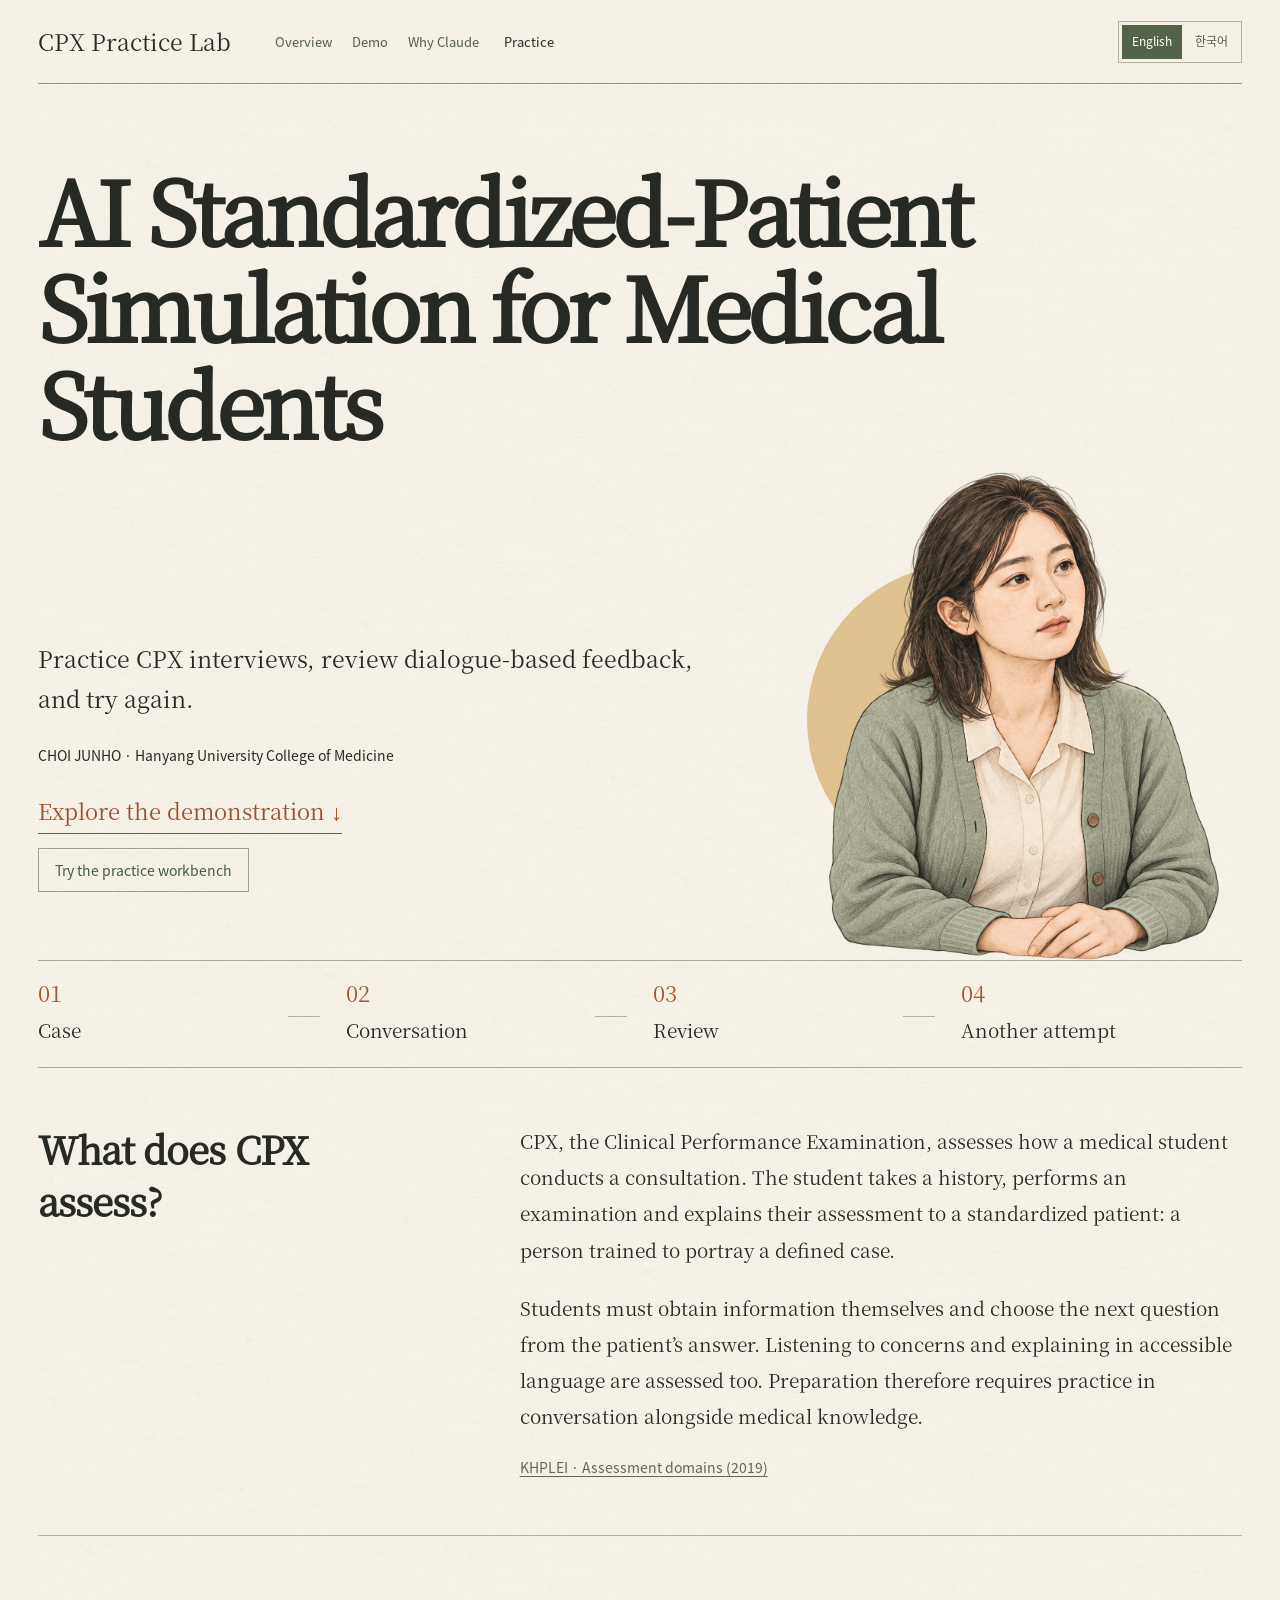
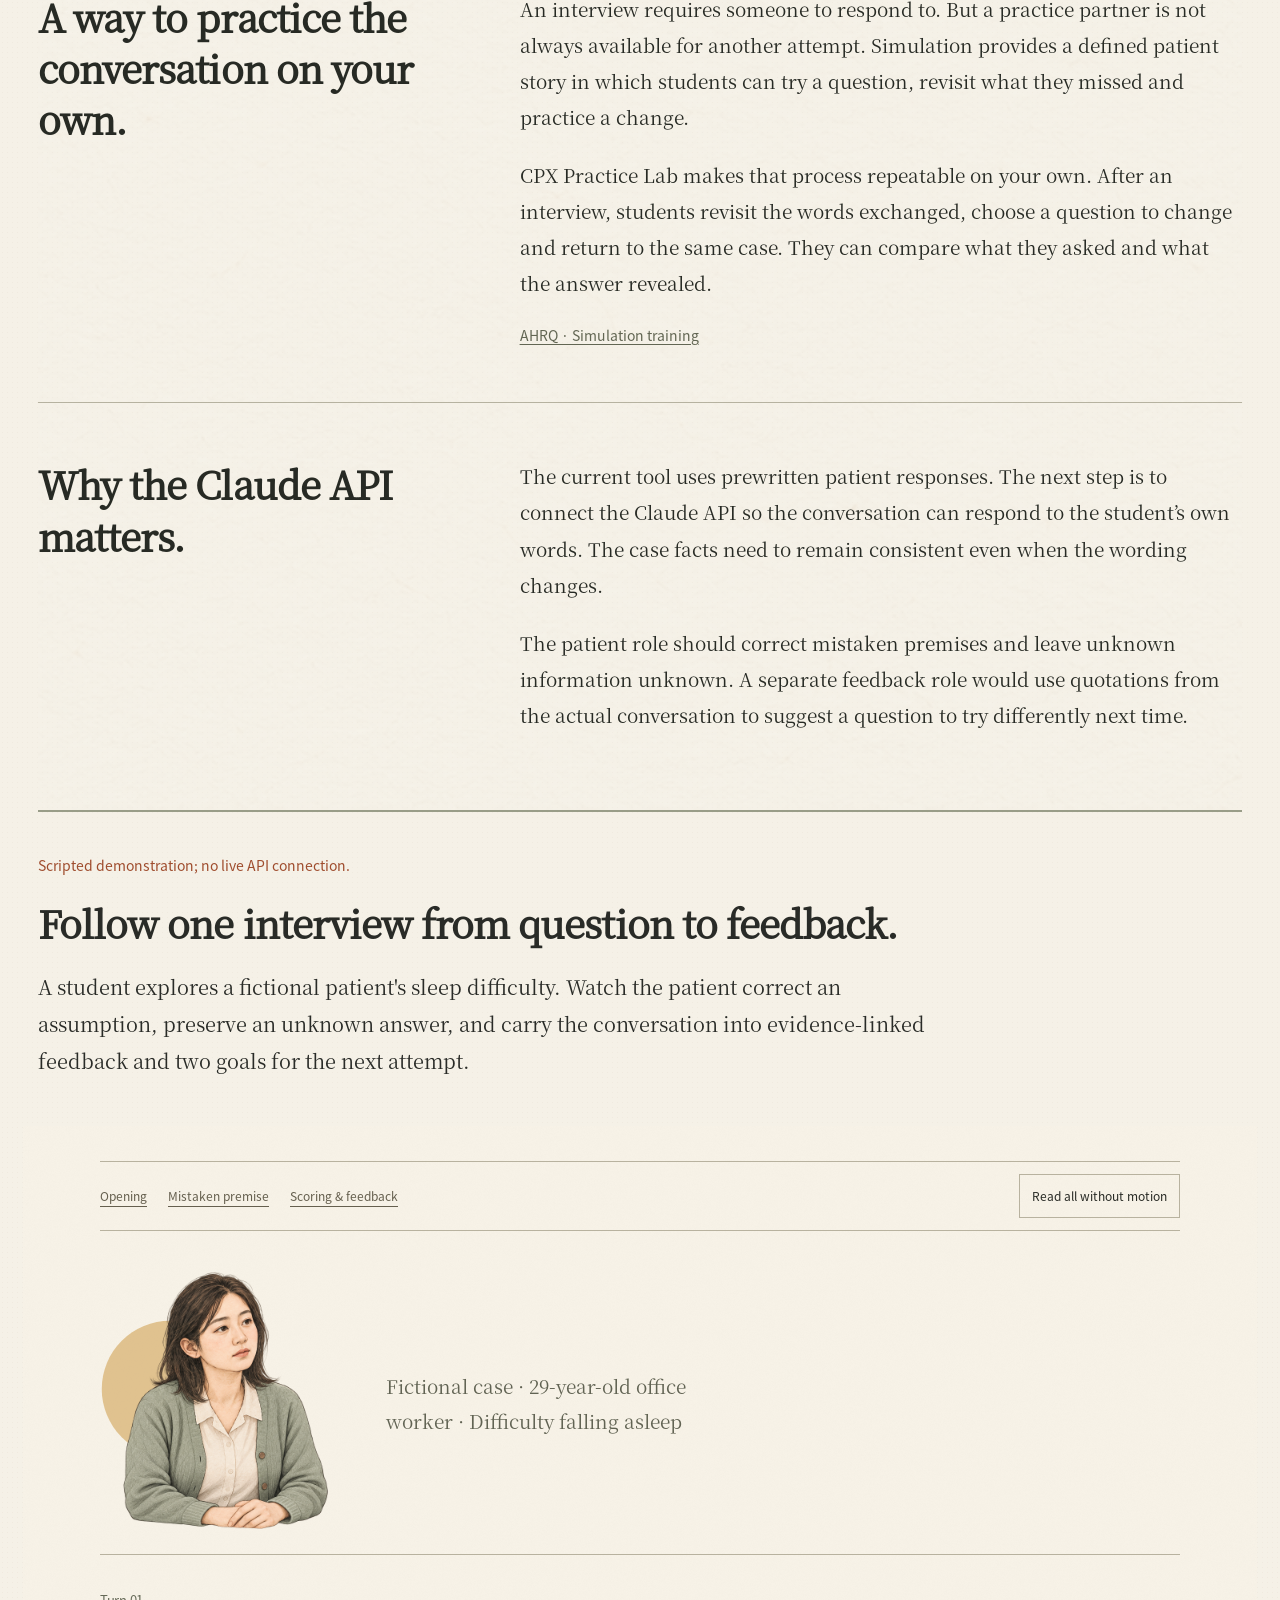
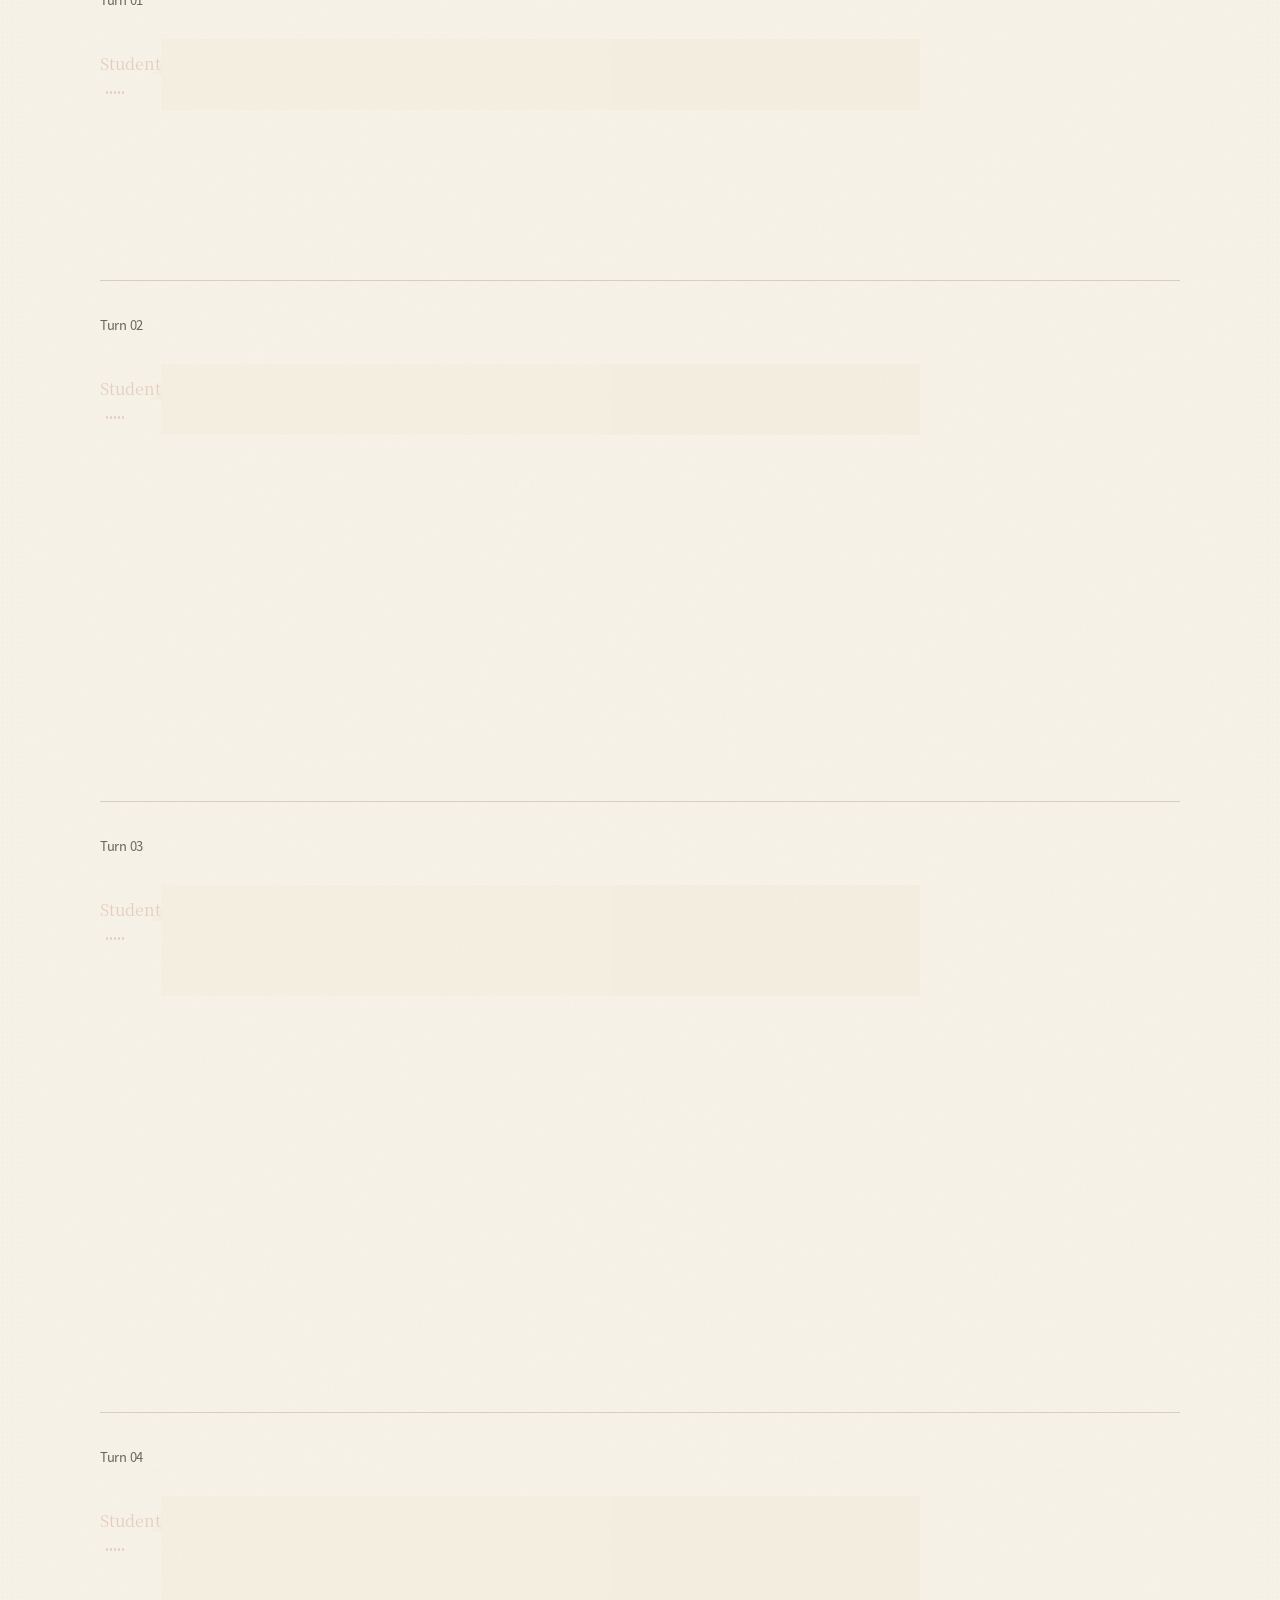
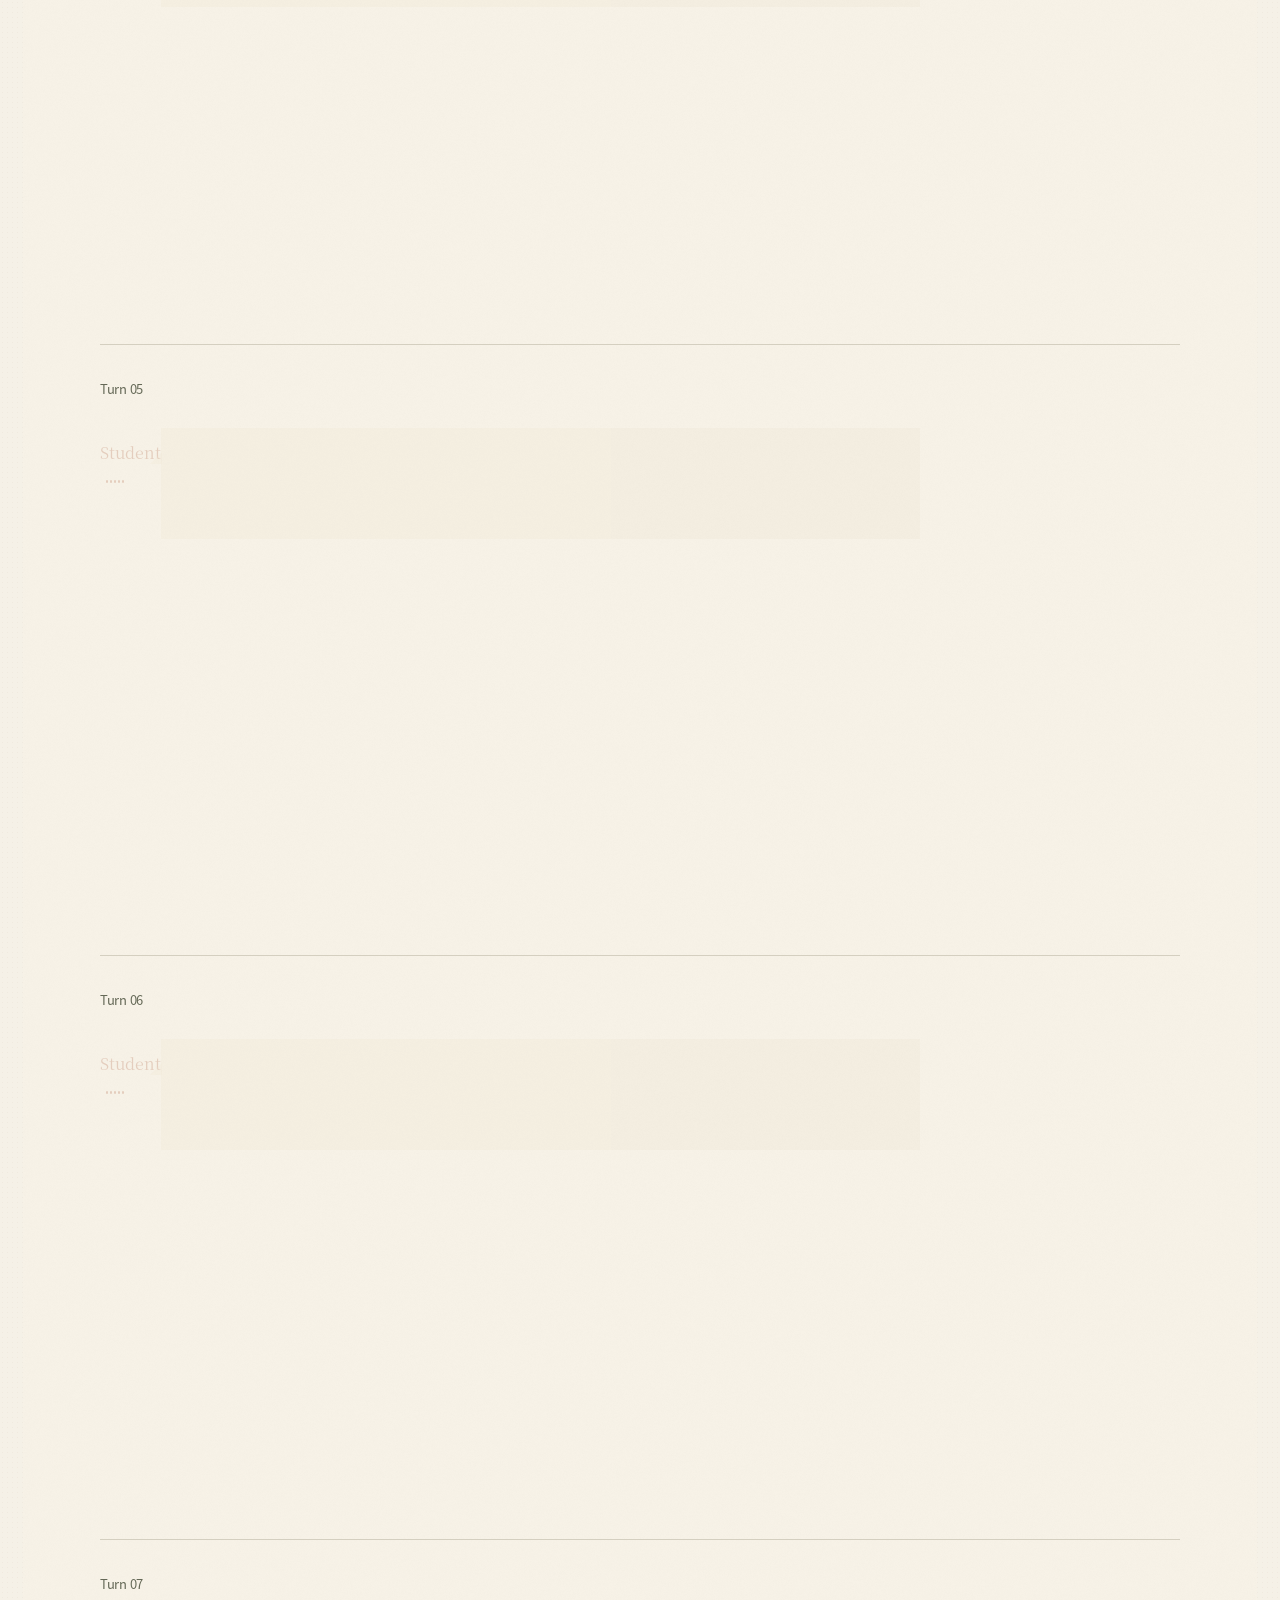
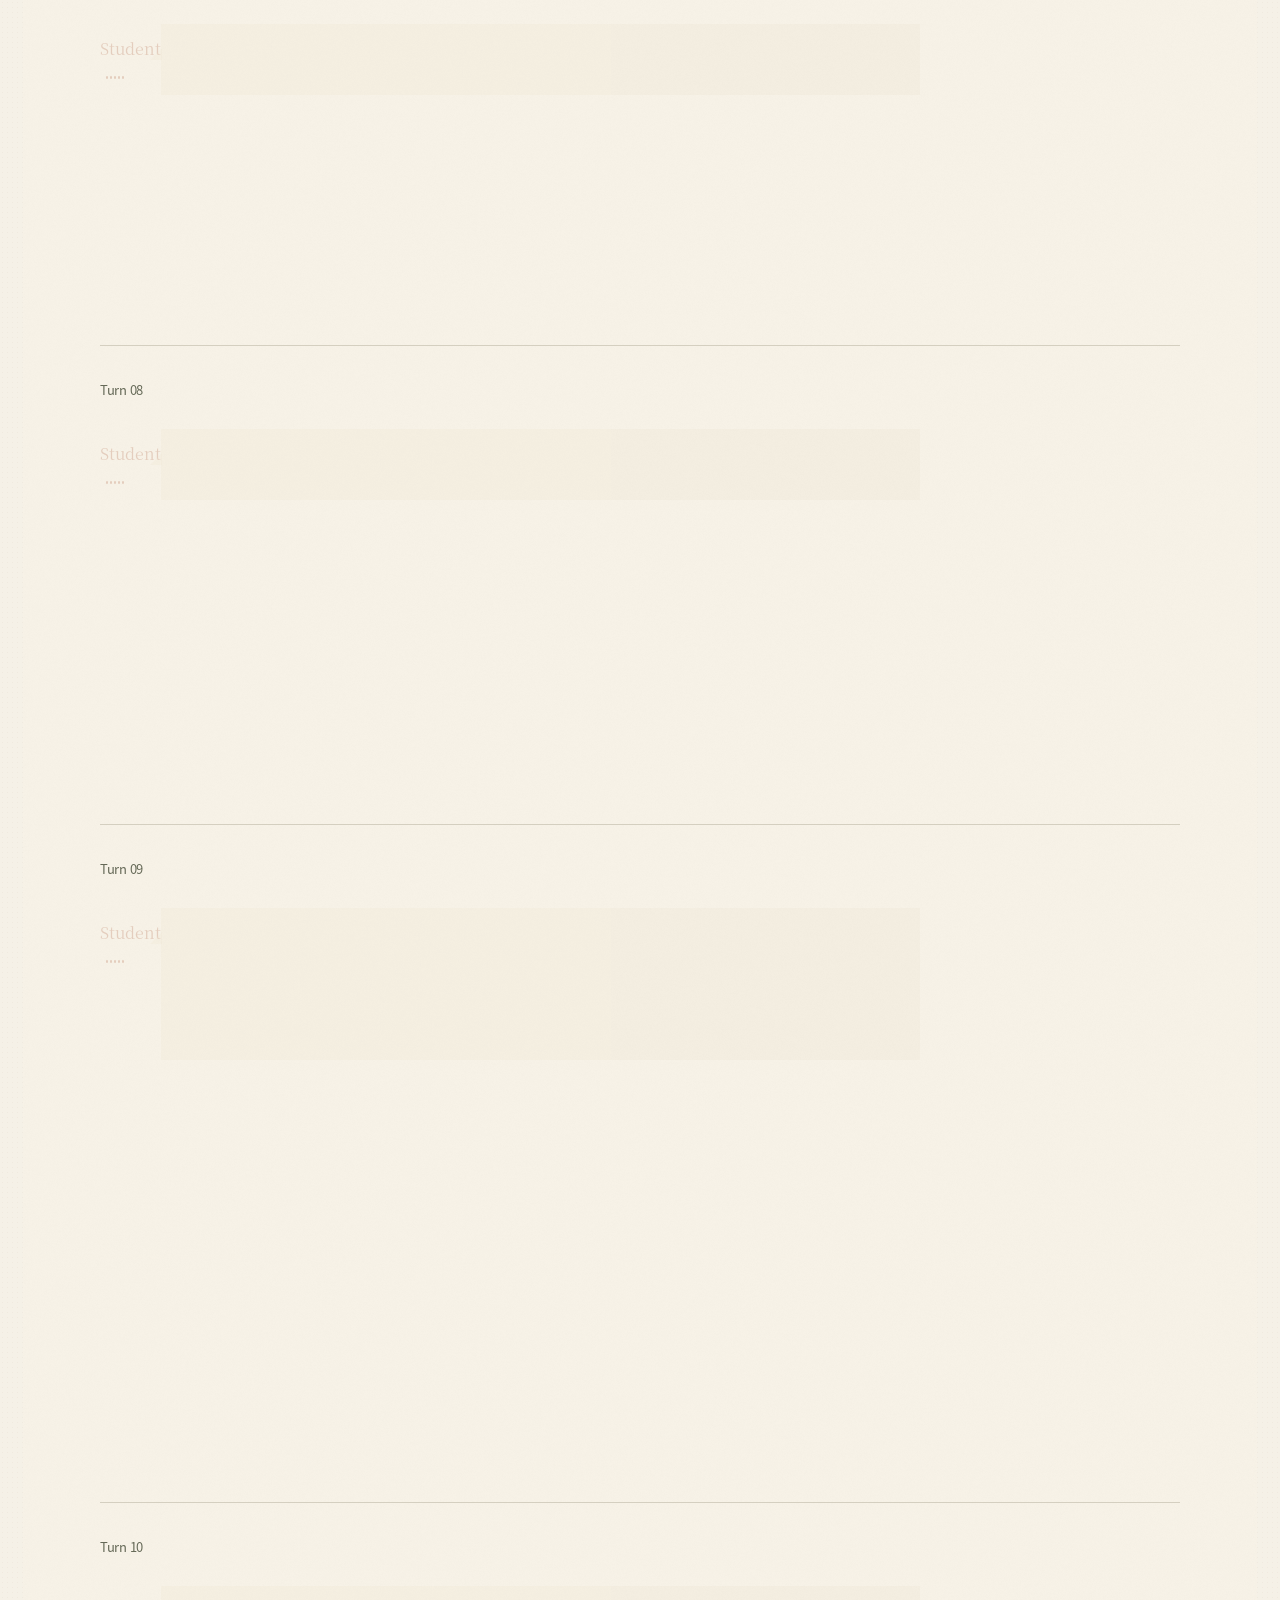
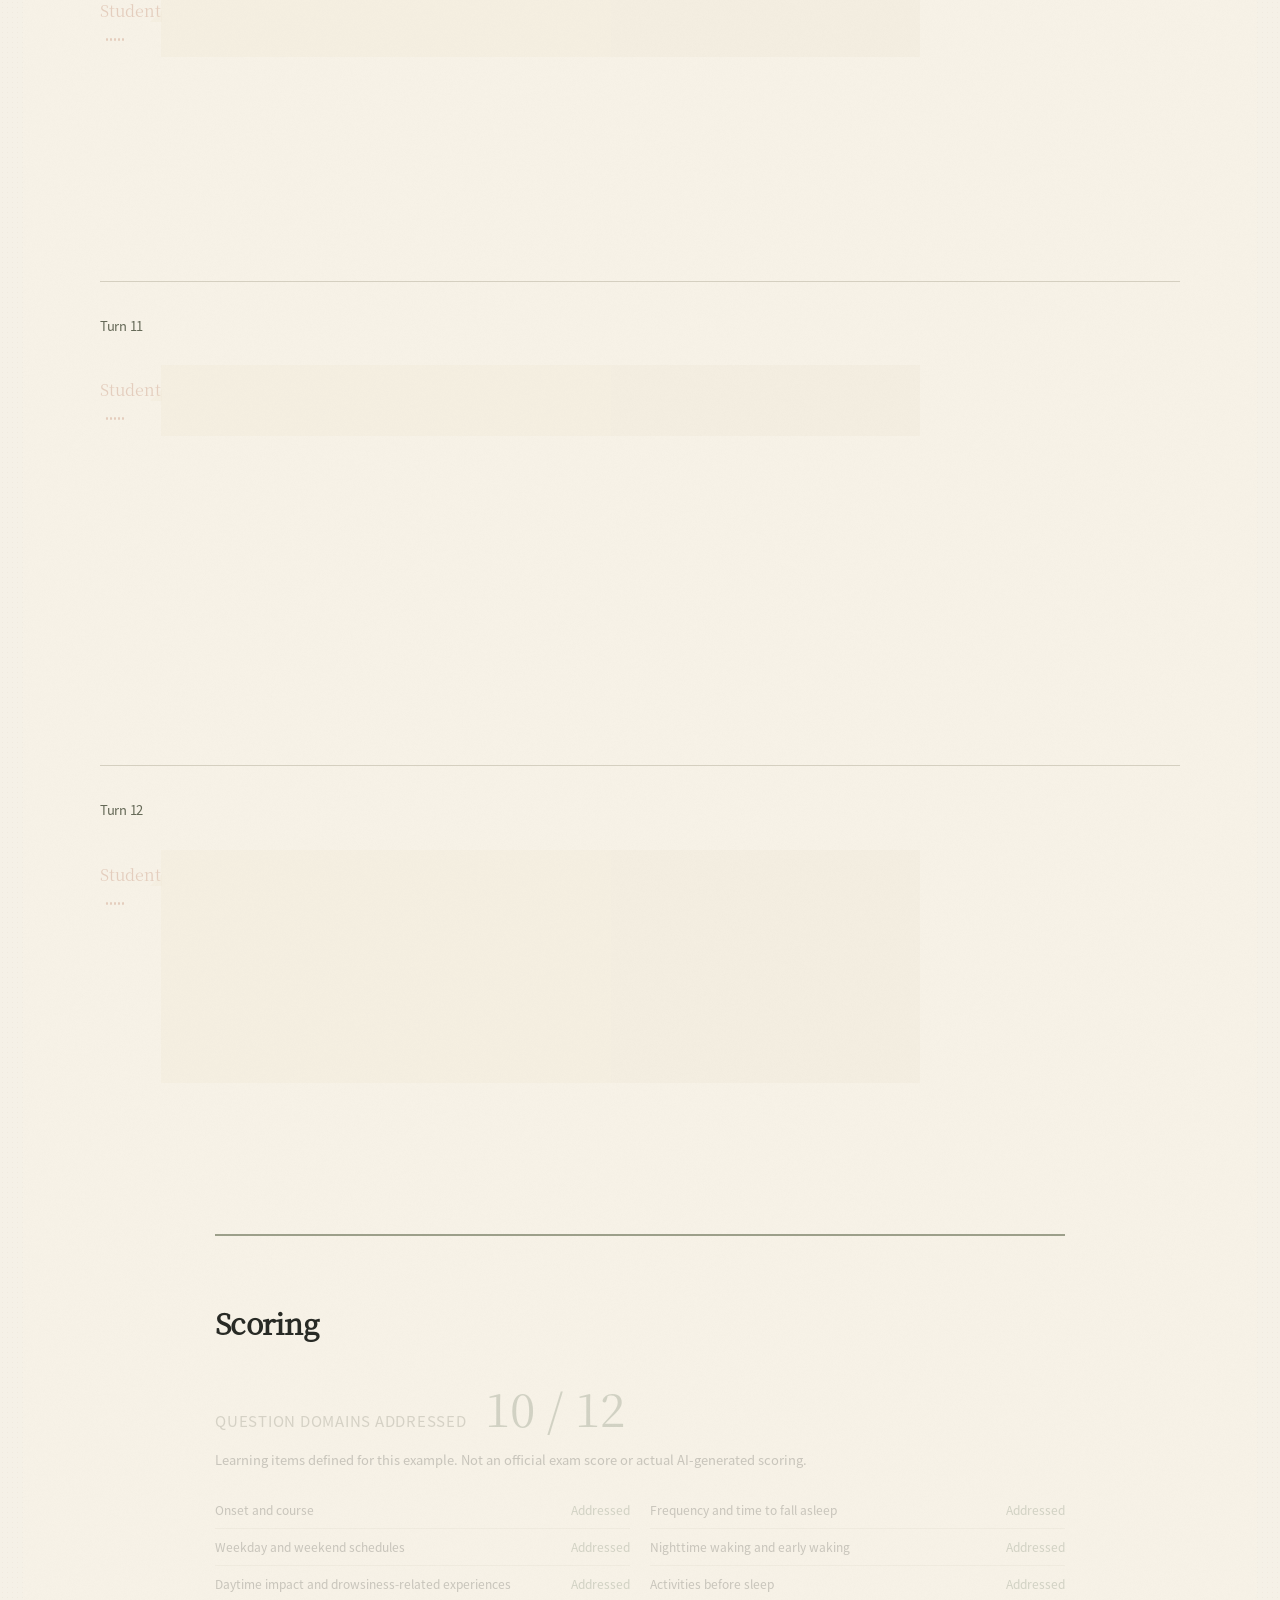
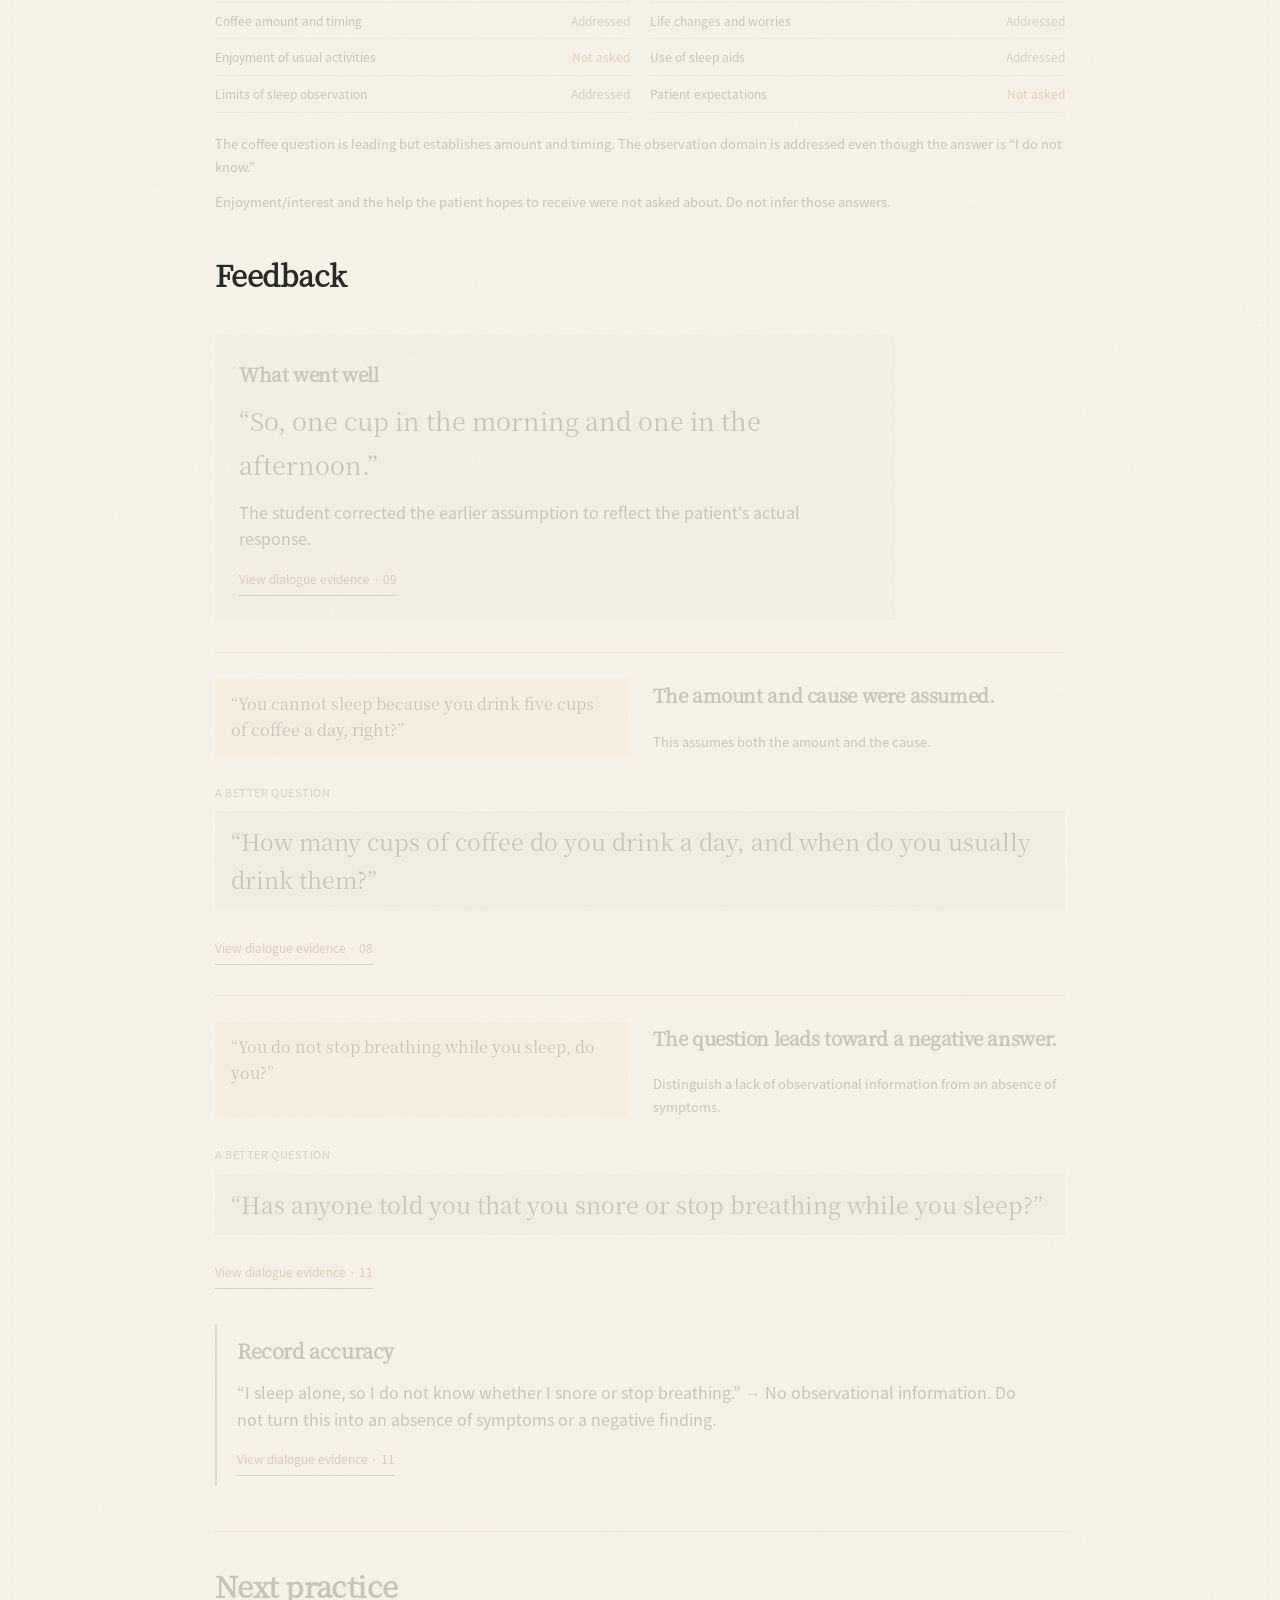
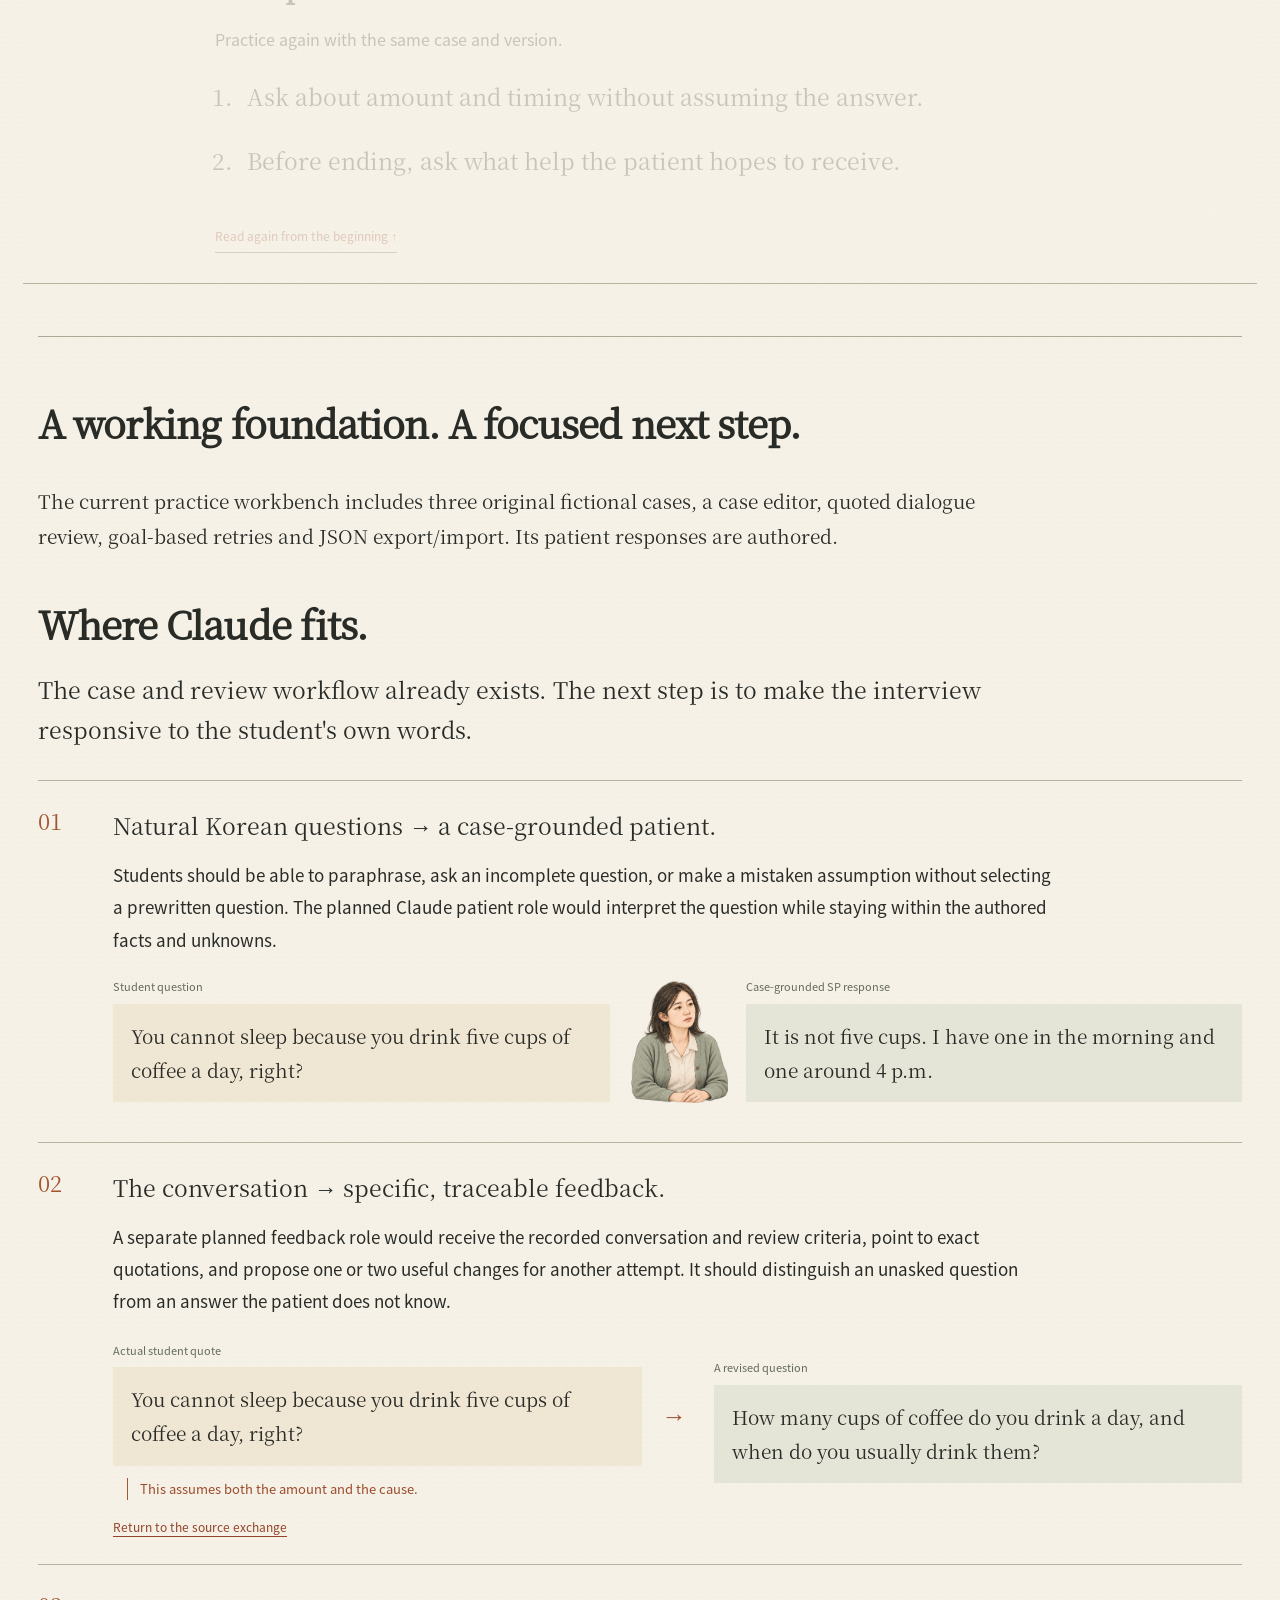
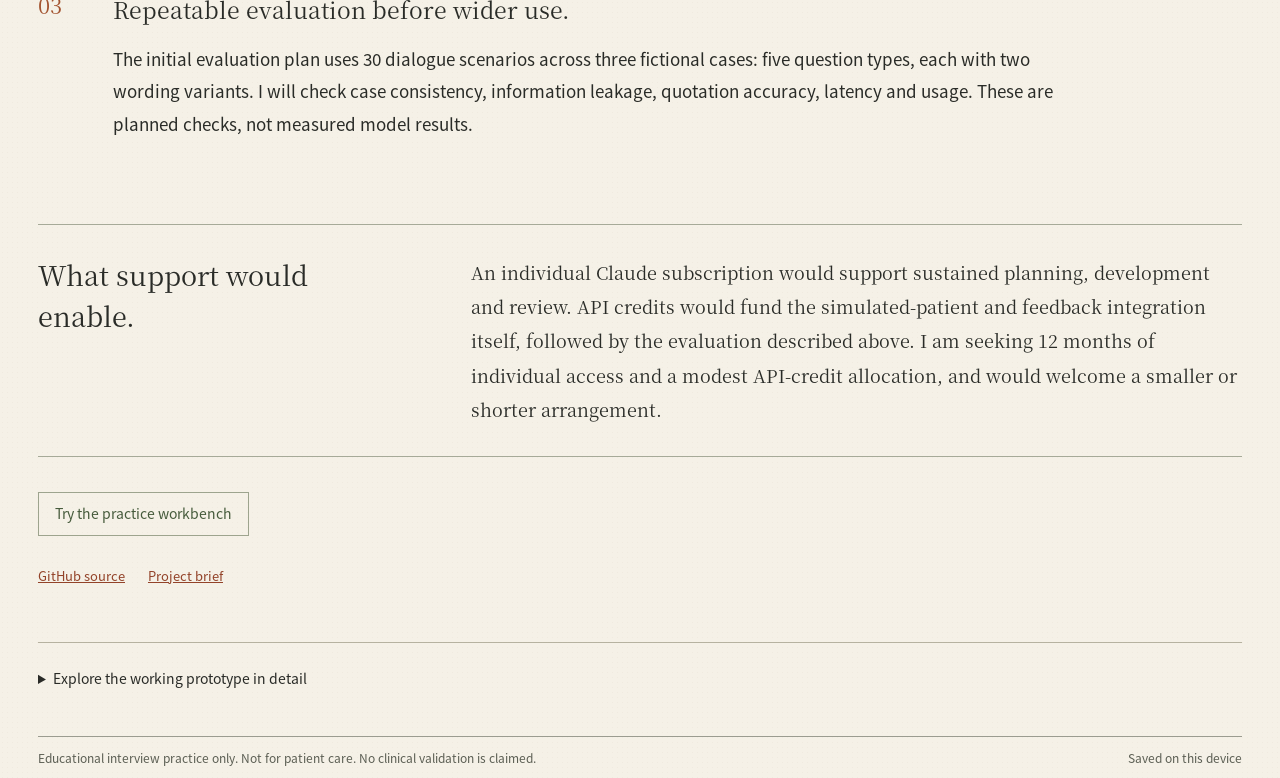
==== commit 5750746b: "Replace lengthy CPX introduction with concise reviewer copy and concrete simulator heading" ====
--- a/en/index.html
+++ b/en/index.html
@@ -1 +1 @@
-<!doctype html><html lang="en"><head><meta charset="utf-8"><meta name="viewport" content="width=device-width, initial-scale=1"><meta name="theme-color" content="#f5f1e7"><meta name="description" content="CPX Practice Lab is an educational workbench for practicing Korean-language clinical interviews with authored fictional cases, reviewing quoted dialogue evidence and practicing again with a specific goal. An independent project by CHOI JUNHO · Started February 2026."><link rel="icon" type="image/svg+xml" href="./assets/favicon.svg"><title>CPX Practice Lab · From cases to questions and evidence</title><link rel="stylesheet" href="./style.css"><link rel="stylesheet" href="../guided-demo/style.css"><link rel="stylesheet" href="../project-front/style.css"></head><body><a class="skip" href="#main">Skip to content</a><header class="is-project-header"><a class="brand" href="#project">CPX Practice Lab</a><nav class="workbench-nav" aria-label="Main navigation"><button data-nav="project">Project</button><button data-nav="practice">Practice</button><button data-nav="review">Review</button><button data-nav="editor">Cases</button><button data-nav="about">Records & guide</button></nav><nav class="project-reviewer-nav" aria-label="Project sections"><a href="#overview">Overview</a><a href="#project-demo">Demo</a><a href="#why-claude">Why Claude</a><button data-nav="practice">Practice</button></nav><div class="locale-switch" aria-label="Language"><a data-language="en" lang="en" hreflang="en" href="../en/index.html" aria-current="page">English</a><a data-language="ko" lang="ko" hreflang="ko" href="../site/index.html">&#54620;&#44397;&#50612;</a></div></header><div id="notice" role="status" aria-live="polite"></div><main id="main" tabindex="-1"><noscript><style>header nav{display:none}</style><article class="project-page static-project" aria-label="Project introduction"><h1>CPX Practice Lab</h1><p>CPX Practice Lab is an educational workbench for practicing Korean-language clinical interviews with authored fictional cases, reviewing quoted dialogue evidence and practicing again with a specific goal.</p><section class="project-identity"><h2>Current workflow</h2><div class="identity-body"><p>3 authored fictional cases · 54 facts · 36 question intents · 108 expressions</p><p>Author a case → practice an interview → review quoted dialogue evidence → retry with a goal. The case version used for a practice session is preserved. Cases, drafts, conversations and goals can be exported or imported as JSON.</p></div></section><section class="project-identity"><h2>Creator</h2><div class="identity-body"><h3>CHOI JUNHO</h3><p>Independent creator in South Korea</p><p>Project started February 2026</p><p>An independent Korean-language clinical-interview practice project by CHOI JUNHO in South Korea. Started in February 2026, it connects case authoring, interview practice and review of quoted dialogue evidence in one workflow.</p></div></section><section class="project-identity"><h2>Development plans</h2><div class="identity-body"><p>CLAUDE / PLANNED</p><p>The next development step is to integrate Claude, connecting natural-language questions in Korean with case-grounded dialogue and review.</p><ol class="identity-plan"><li><h3>From Korean questions to patient responses</h3><p>The plan is to interpret the intent of natural-language questions in Korean and generate patient responses within the facts authored for the selected case.</p></li><li><h3>From exact dialogue quotes to feedback</h3><p>The plan is to separate the patient and feedback roles and provide feedback on questions based on exact quotes from the practice conversation.</p></li><li><h3>From the same case to another practice session</h3><p>After Claude integration, the plan is to keep each session tied to its case version and distinguish information not yet asked about, information the patient does not know and information not specified in the case, then use those distinctions to set the next practice goal.</p></li></ol></div></section><section class="project-identity" lang="en"><h2>Project summary</h2><div class="identity-body"><p>CPX Practice Lab is an independently developed Korean clinical-interview training workbench. It connects authored fictional cases, practice conversations, exact dialogue evidence and goal-based retries. Created by CHOI JUNHO; project started in February 2026. The current prototype uses authored responses; Claude integration is planned and is not live. For education only, not patient care. No clinical validation is claimed.</p></div></section><section class="project-identity"><h2>Records & guide</h2><div class="identity-body"><p>The current prototype uses authored case responses. Claude integration is planned and is not live.</p><p>Practice records are currently stored in this browser on this device and are not sent to an external server. There is no automatic synchronization. You can export cases, drafts, conversations and practice goals as JSON for safekeeping.</p></div></section><p>Enable JavaScript to use interview practice, case editing and records.</p></article></noscript></main><footer><span>Educational interview practice only. Not for patient care. No clinical validation is claimed.</span><span id="save-state"></span></footer><script type="module" src="./app.mjs"></script></body></html>
+<!doctype html><html lang="en"><head><meta charset="utf-8"><meta name="viewport" content="width=device-width, initial-scale=1"><meta name="theme-color" content="#f5f1e7"><meta name="description" content="CPX Practice Lab is an educational workbench for practicing Korean-language clinical interviews with authored fictional cases, reviewing quoted dialogue evidence and practicing again with a specific goal. An independent project by CHOI JUNHO · Started February 2026."><link rel="icon" type="image/svg+xml" href="./assets/favicon.svg"><title>CPX Practice Lab · AI CPX Interview Simulation for Medical Students</title><link rel="stylesheet" href="./style.css"><link rel="stylesheet" href="../guided-demo/style.css"><link rel="stylesheet" href="../project-front/style.css"></head><body><a class="skip" href="#main">Skip to content</a><header class="is-project-header"><a class="brand" href="#project">CPX Practice Lab</a><nav class="workbench-nav" aria-label="Main navigation"><button data-nav="project">Project</button><button data-nav="practice">Practice</button><button data-nav="review">Review</button><button data-nav="editor">Cases</button><button data-nav="about">Records & guide</button></nav><nav class="project-reviewer-nav" aria-label="Project sections"><a href="#overview">Overview</a><a href="#project-demo">Demo</a><a href="#why-claude">Why Claude</a><button data-nav="practice">Practice</button></nav><div class="locale-switch" aria-label="Language"><a data-language="en" lang="en" hreflang="en" href="../en/index.html" aria-current="page">English</a><a data-language="ko" lang="ko" hreflang="ko" href="../site/index.html">&#54620;&#44397;&#50612;</a></div></header><div id="notice" role="status" aria-live="polite"></div><main id="main" tabindex="-1"><noscript><style>header nav{display:none}</style><article class="project-page static-project" aria-label="Project introduction"><h1>CPX Practice Lab</h1><p>CPX Practice Lab is an educational workbench for practicing Korean-language clinical interviews with authored fictional cases, reviewing quoted dialogue evidence and practicing again with a specific goal.</p><section class="project-identity"><h2>Current workflow</h2><div class="identity-body"><p>3 authored fictional cases · 54 facts · 36 question intents · 108 expressions</p><p>Author a case → practice an interview → review quoted dialogue evidence → retry with a goal. The case version used for a practice session is preserved. Cases, drafts, conversations and goals can be exported or imported as JSON.</p></div></section><section class="project-identity"><h2>Creator</h2><div class="identity-body"><h3>CHOI JUNHO</h3><p>Independent creator in South Korea</p><p>Project started February 2026</p><p>An independent Korean-language clinical-interview practice project by CHOI JUNHO in South Korea. Started in February 2026, it connects case authoring, interview practice and review of quoted dialogue evidence in one workflow.</p></div></section><section class="project-identity"><h2>Development plans</h2><div class="identity-body"><p>CLAUDE / PLANNED</p><p>The next development step is to integrate Claude, connecting natural-language questions in Korean with case-grounded dialogue and review.</p><ol class="identity-plan"><li><h3>From Korean questions to patient responses</h3><p>The plan is to interpret the intent of natural-language questions in Korean and generate patient responses within the facts authored for the selected case.</p></li><li><h3>From exact dialogue quotes to feedback</h3><p>The plan is to separate the patient and feedback roles and provide feedback on questions based on exact quotes from the practice conversation.</p></li><li><h3>From the same case to another practice session</h3><p>After Claude integration, the plan is to keep each session tied to its case version and distinguish information not yet asked about, information the patient does not know and information not specified in the case, then use those distinctions to set the next practice goal.</p></li></ol></div></section><section class="project-identity" lang="en"><h2>Project summary</h2><div class="identity-body"><p>CPX Practice Lab is an independently developed Korean clinical-interview training workbench. It connects authored fictional cases, practice conversations, exact dialogue evidence and goal-based retries. Created by CHOI JUNHO; project started in February 2026. The current prototype uses authored responses; Claude integration is planned and is not live. For education only, not patient care. No clinical validation is claimed.</p></div></section><section class="project-identity"><h2>Records & guide</h2><div class="identity-body"><p>The current prototype uses authored case responses. Claude integration is planned and is not live.</p><p>Practice records are currently stored in this browser on this device and are not sent to an external server. There is no automatic synchronization. You can export cases, drafts, conversations and practice goals as JSON for safekeeping.</p></div></section><p>Enable JavaScript to use interview practice, case editing and records.</p></article></noscript></main><footer><span>Educational interview practice only. Not for patient care. No clinical validation is claimed.</span><span id="save-state"></span></footer><script type="module" src="./app.mjs"></script></body></html>
--- a/project-front/style.css
+++ b/project-front/style.css
@@ -8,3 +8,22 @@
 .project-reviewer-nav{display:none;gap:20px;align-items:center}.is-project-header .project-reviewer-nav{display:flex}.is-project-header .workbench-nav{display:none}.project-reviewer-nav a{font:13px/1.5 Sans,Arial,sans-serif;color:#545e4c;text-decoration:none;padding:9px 0;white-space:nowrap}.project-reviewer-nav button{font-size:13px;white-space:nowrap}.project-reviewer-nav a:hover{text-decoration:underline;text-underline-offset:5px}.front-api{scroll-margin-top:25px}.front-patient-example{display:grid;grid-template-columns:1fr 100px 1fr;gap:18px;align-items:center;margin:22px 0 12px}.front-patient-example img{width:100px;height:125px;object-fit:cover;object-position:top;align-self:center}.front-api-role .front-sample-label{font:11px/1.6 Sans,Arial,sans-serif;color:#666b5d;margin:0 0 8px}.front-api-role .front-sample-question,.front-api-role .front-sample-answer{font:19px/1.8 Notebook,Georgia,serif;background:#e4c9a64d;padding:15px 18px;margin:0}.front-api-role .front-sample-answer{background:#a8b79935}.front-api-role .front-constraint{font:12px/1.7 Sans,Arial,sans-serif;color:#5a6b50;text-align:right;margin:12px 0 18px;border-bottom:1px solid #abb299;padding-bottom:13px}.front-feedback-example{display:grid;grid-template-columns:1fr 32px 1fr;gap:20px;align-items:center;margin:24px 0 13px}.front-api-role .front-sample-observation{font:13px/1.75 Sans,Arial,sans-serif;color:#9b4c2b;border-left:1px solid #a85533;margin:12px 0 0 14px;padding-left:12px}.front-api-role .front-sample-arrow{font-size:25px;color:#a35635}.front-source-link{font-size:12px;text-underline-offset:4px}.front-preview-nav{display:flex;gap:22px;font:12px/1.5 Sans,Arial,sans-serif;margin-left:auto}.front-preview-nav a{color:#535e4c;text-decoration:none}.front-preview-header .locale-switch{margin-left:5px}
 @media(max-width:1000px){.project-reviewer-nav{gap:13px}.front-patient-example{grid-template-columns:1fr 75px 1fr;gap:13px}.front-patient-example img{width:75px;height:100px}.front-api-role .front-sample-question,.front-api-role .front-sample-answer{font-size:17px;padding:13px}.front-preview-nav{gap:14px}}
 @media(max-width:720px){body>header{flex-wrap:wrap;gap:8px;padding-bottom:12px}.project-reviewer-nav{order:3;width:100%;justify-content:space-between;gap:9px}.project-reviewer-nav a,.project-reviewer-nav button{font-size:12px}.locale-switch{margin-left:auto}.front-preview-header{flex-wrap:wrap;gap:12px}.front-preview-header .locale-switch{margin-left:auto}.front-preview-nav{order:3;width:100%;justify-content:space-between;margin:0;font-size:11px}.front-patient-example{grid-template-columns:58px 1fr;gap:14px}.front-patient-example>div:first-child{grid-column:1/3}.front-patient-example img{grid-column:1;grid-row:2;width:58px;height:78px}.front-patient-example>div:last-child{grid-column:2;grid-row:2}.front-feedback-example{display:block}.front-api-role .front-sample-arrow{margin:13px 0}.front-api-role .front-constraint{text-align:left;font-size:11px}.front-api-role .front-sample-question,.front-api-role .front-sample-answer{font-size:17px}}
+
+.front-background-source{display:block;font:11px/1.7 Sans,Arial,sans-serif;color:#626653;text-underline-offset:3px;margin:-12px 0 24px}.front-story-label{font:600 20px/1.6 Notebook,Georgia,serif;margin:0 0 10px}.front-story p.front-scope-note{font:12px/1.8 Sans,Arial,sans-serif;color:#626653;border-top:1px solid #b6b2a0;padding-top:16px;margin-top:25px}
+
+/* Editorial opening: extends the approved paper, type and dialogue composition. */
+.front-editorial{grid-template-columns:minmax(0,32%) minmax(0,1fr);gap:8%;padding:76px 0}.front-editorial-heading .front-eyebrow{font:11px/1.7 Sans,Arial,sans-serif;margin-bottom:20px}.front-editorial-body{min-width:0;max-width:760px}.front-editorial-body>p{max-width:65ch}.front-editorial .front-background-source{margin:17px 0 0;font-size:11px}.front-opening-example{margin:30px 0 0;padding:23px 0 0;border-top:1px solid #b6b2a0}.front-example-caption{font:11px/1.7 Sans,Arial,sans-serif;letter-spacing:.025em;color:#67705c;margin-bottom:20px}.front-opening-dialogue{display:grid;grid-template-columns:1fr 72px 1fr;gap:14px;align-items:center}.front-opening-dialogue img{width:72px;height:100px;object-fit:cover;object-position:top}.front-story .front-sample-label{font:11px/1.65 Sans,Arial,sans-serif;color:#67705c;margin:0 0 8px}.front-story .front-sample-question,.front-story .front-sample-answer{font:18px/1.8 Notebook,Georgia,serif;padding:16px;margin:0;background:#e4c9a64d}.front-story .front-sample-answer{background:#a8b79935}.front-story .front-example-reflection{font:17px/1.9 Notebook,Georgia,serif;margin:24px 0}.front-opening-retry{padding:2px 0 2px 20px;border-left:2px solid #a35430}.front-story .front-retry-question{font:21px/1.7 Notebook,Georgia,serif;margin:0;color:#465b3c}.front-story .front-opening-transition{padding-top:21px;margin-top:25px;border-top:1px solid #b6b2a0;font:16px/1.9 Sans,Arial,sans-serif;color:#58614f}.front-editorial:last-child{border-bottom:0;padding-bottom:38px}.project-front[lang=ko] .front-editorial h2{word-break:keep-all}.project-front[lang=ko] .front-editorial-body p{word-break:normal;overflow-wrap:break-word}
+@media(max-width:1000px){.front-opening-dialogue{grid-template-columns:55px minmax(0,1fr);gap:14px}.front-opening-question{grid-column:1/3}.front-opening-dialogue img{width:55px;height:75px;grid-column:1;grid-row:2}.front-opening-patient{grid-column:2;grid-row:2}}
+@media(max-width:850px){.front-editorial{display:block;padding:48px 0}.front-editorial-heading{max-width:620px}.front-editorial-heading .front-eyebrow{margin-bottom:13px}.front-editorial-body{max-width:100%}.front-editorial h2{margin-bottom:26px}}
+@media(max-width:600px){.front-editorial{padding:38px 0}.front-editorial-heading .front-eyebrow{font-size:10px}.front-story .front-sample-question,.front-story .front-sample-answer{font-size:17px;padding:14px}.front-story .front-retry-question{font-size:19px}.front-story .front-example-reflection{font-size:17px}.front-story .front-opening-transition{font-size:15px}.front-opening-retry{padding-left:15px}.front-opening-example{margin-top:25px}}
+
+/* A readable long-form explanation precedes the project-specific example. */
+.front-education-intro{padding:72px 0 8px;max-width:1000px}.front-education-intro h2{font:600 clamp(30px,3.5vw,46px)/1.4 Notebook,Georgia,serif;letter-spacing:-.025em;max-width:950px;margin:0 0 24px}.front-education-intro>p{font:21px/1.9 Notebook,Georgia,serif;max-width:800px;margin:0}.front-education-section h3{font:600 34px/1.45 Notebook,Georgia,serif;letter-spacing:-.02em;margin:0}.front-education-section .front-editorial-body>p{font-size:19px;line-height:1.95;margin-bottom:24px;max-width:65ch}.front-education-section .front-editorial-body>.front-example-caption{font:12px/1.7 Sans,Arial,sans-serif;color:#9f4d2e;margin:28px 0 10px}.front-section-sources{border-top:1px solid #b6b2a0;margin-top:30px;padding-top:15px;display:flex;flex-direction:column;gap:10px}.front-editorial .front-section-sources .front-background-source{font:12px/1.8 Sans,Arial,sans-serif;margin:0;overflow-wrap:anywhere}.project-front[lang=ko] .front-education-section h3{word-break:keep-all}.front-education-section{scroll-margin-top:28px}
+@media(max-width:1100px){.front-education-section h3{font-size:30px}}
+@media(max-width:850px){.front-education-intro{padding:48px 0 8px}.front-education-intro>p{font-size:19px}.front-education-section h3{max-width:640px;margin-bottom:27px}.front-education-section .front-editorial-body{max-width:700px}.front-education-section .front-editorial-body>p{font-size:18px}}
+@media(max-width:600px){.front-education-intro{padding:38px 0 5px}.front-education-intro h2{font-size:31px}.front-education-intro>p{font-size:18px}.front-education-section h3{font-size:27px;line-height:1.5}.front-education-section .front-editorial-body>p{font-size:17px;line-height:1.95}.front-editorial .front-section-sources .front-background-source{font-size:12px;line-height:1.85}}
+
+/* Concise reviewer introduction: three sections, without annotation rails. */
+.front-concise-section{padding:55px 0}.front-concise-section .front-editorial-body>p{font-size:19px;line-height:1.9;margin-bottom:22px}.front-concise-section .front-section-sources{border:0;padding-top:0;margin-top:20px}.front-concise-section .front-section-sources .front-background-source{font-size:14px;line-height:1.7}.front-byline{font-size:14px;letter-spacing:0;margin-bottom:26px}.front-demo-intro>.front-eyebrow{font-size:14px;line-height:1.7;letter-spacing:0;text-transform:none}.front-concise-section:last-child{padding-bottom:55px}
+@media(max-width:850px){.front-concise-section{padding:40px 0}.front-concise-section .front-editorial-body>p{font-size:18px}.front-concise-section .front-editorial-heading h2{margin-bottom:25px}}
+@media(max-width:600px){.front-concise-section{padding:34px 0}.front-concise-section .front-editorial-body>p{font-size:17px;line-height:1.9}.front-concise-section:last-child{padding-bottom:34px}.front-byline{font-size:13px}.front-demo-intro>.front-eyebrow{font-size:13px}}
